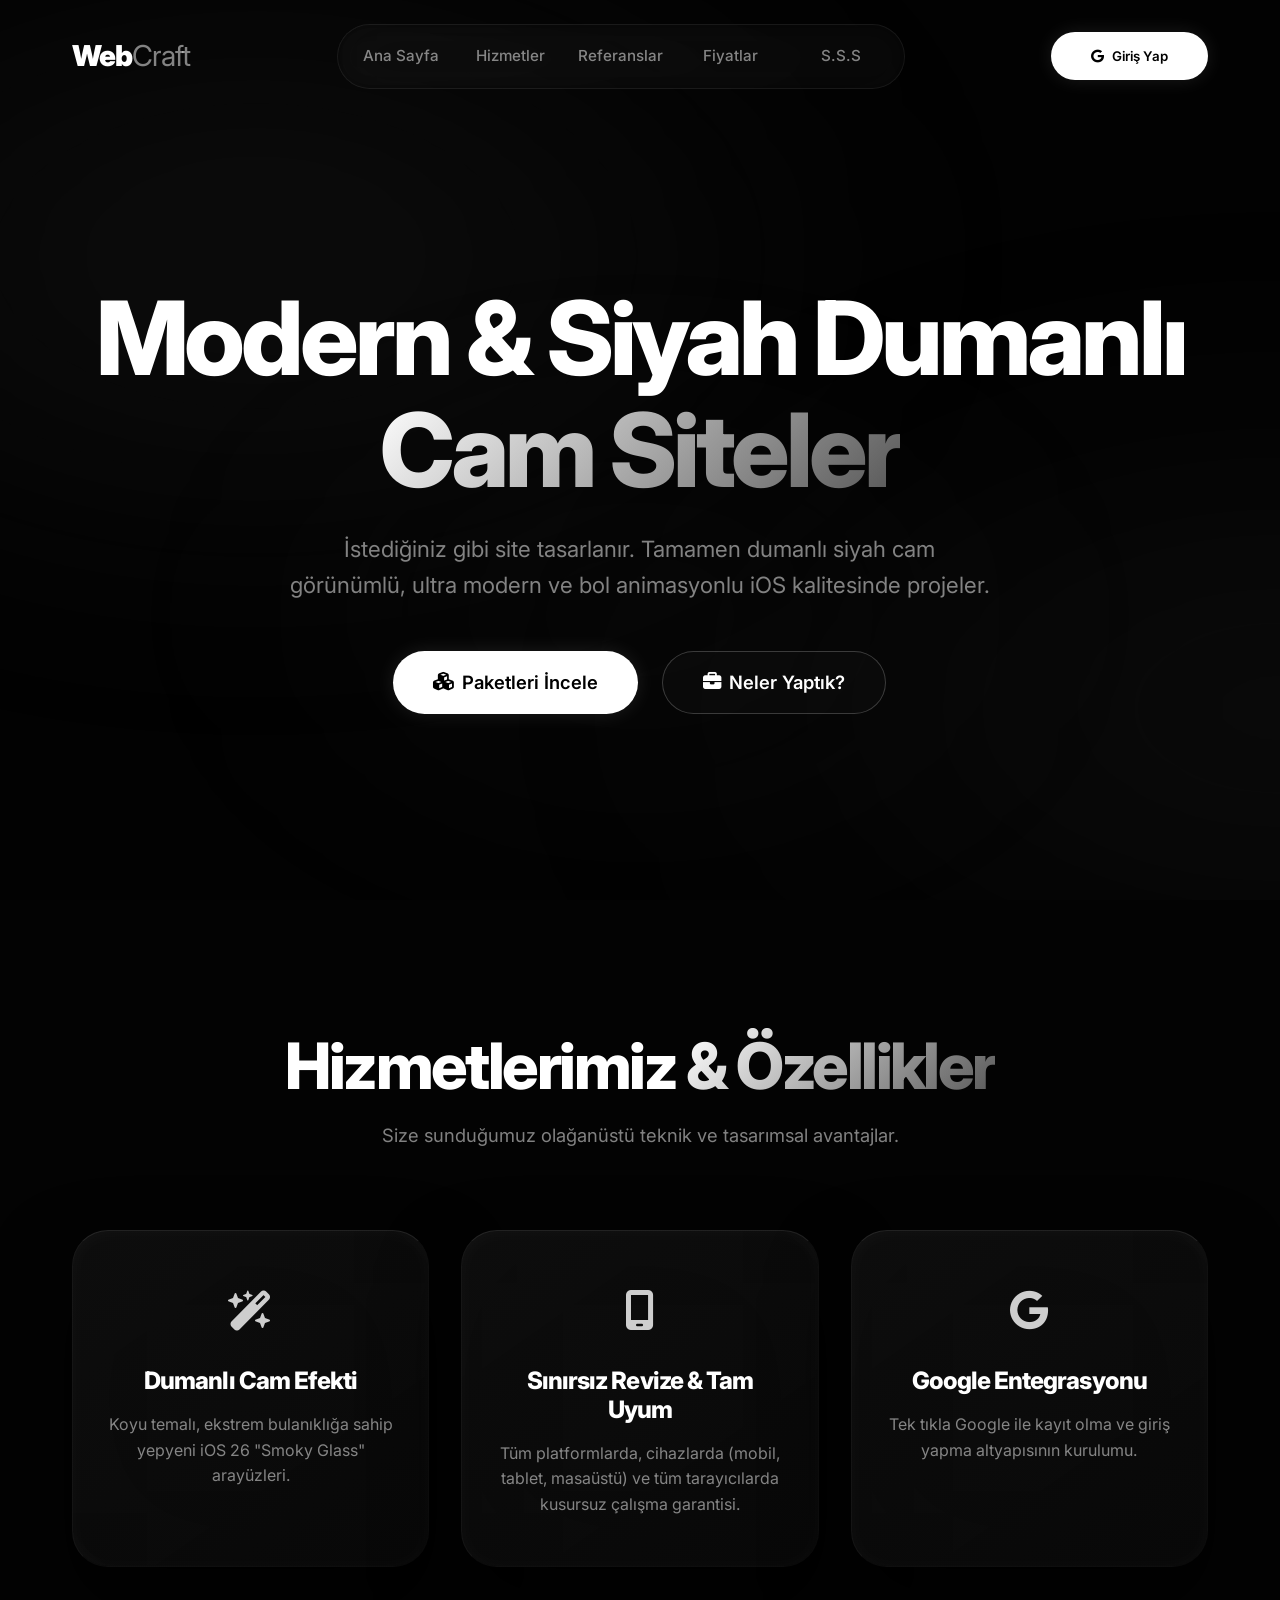
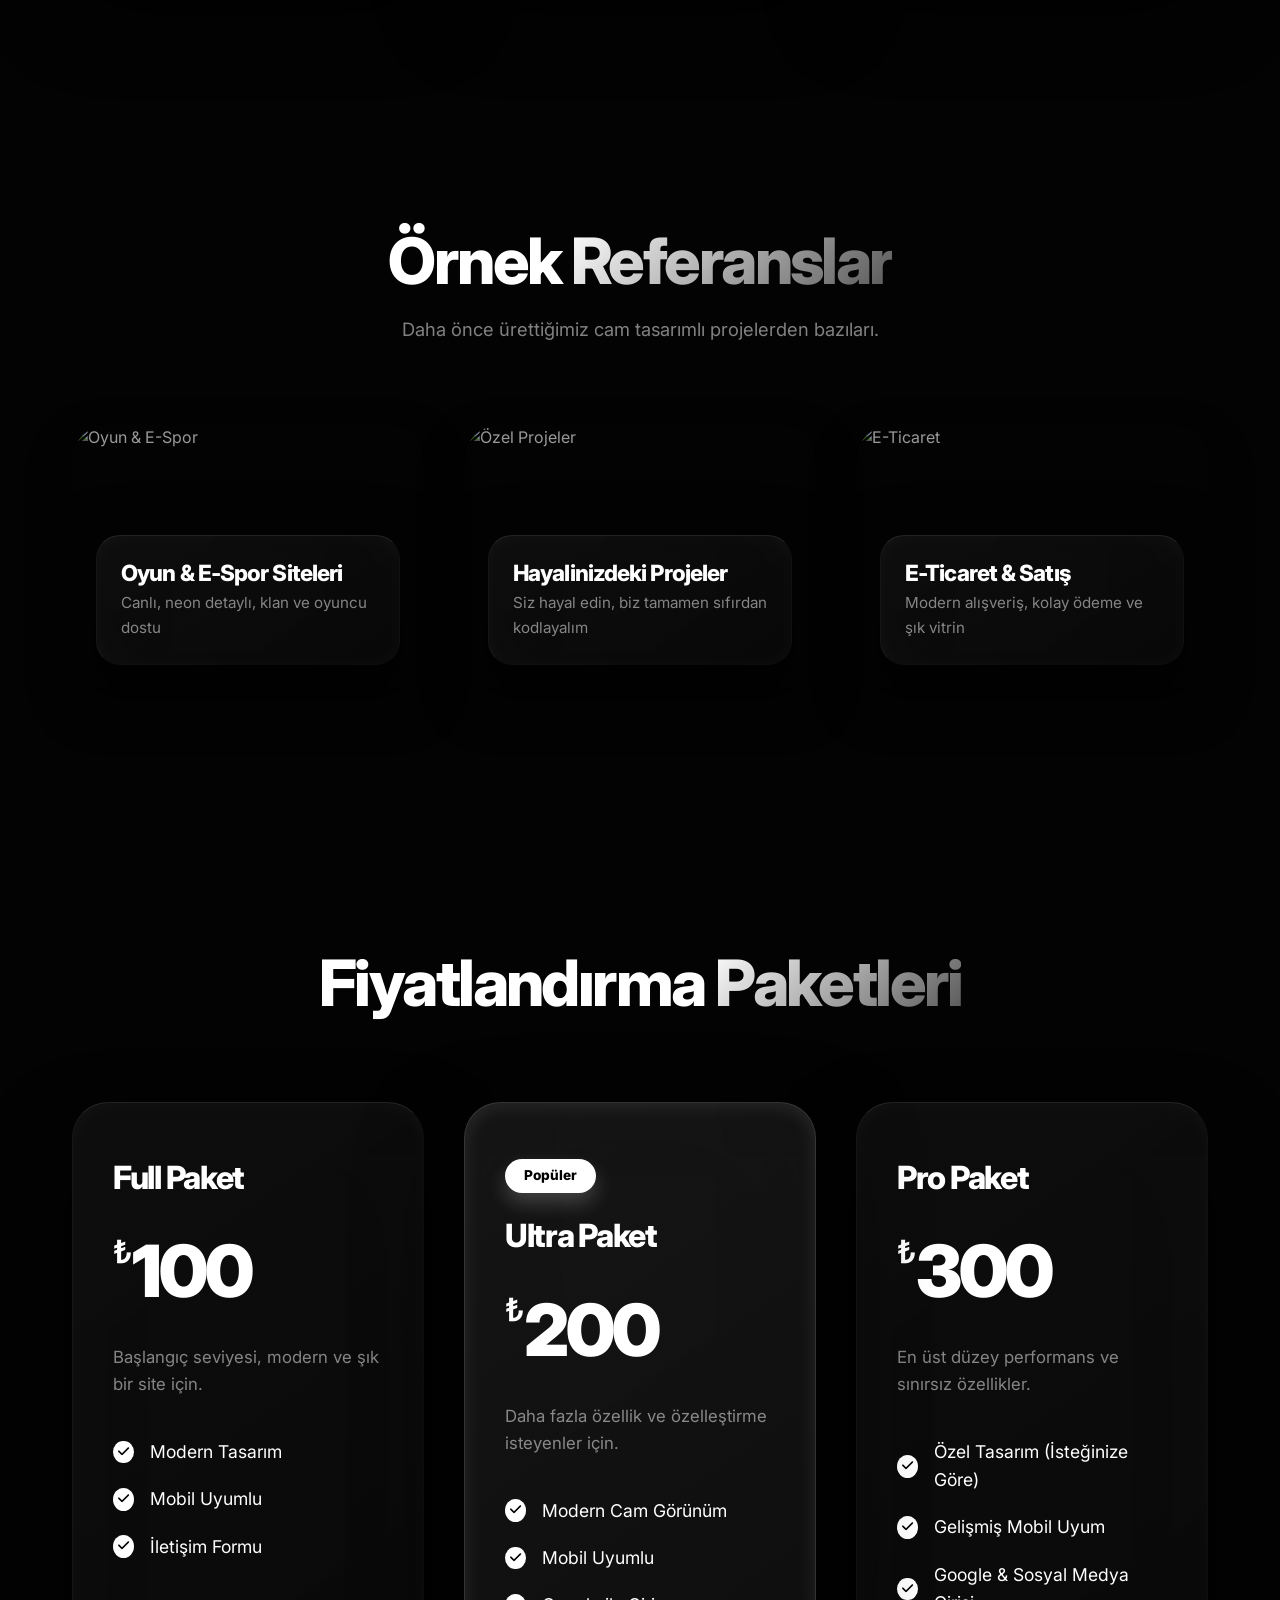
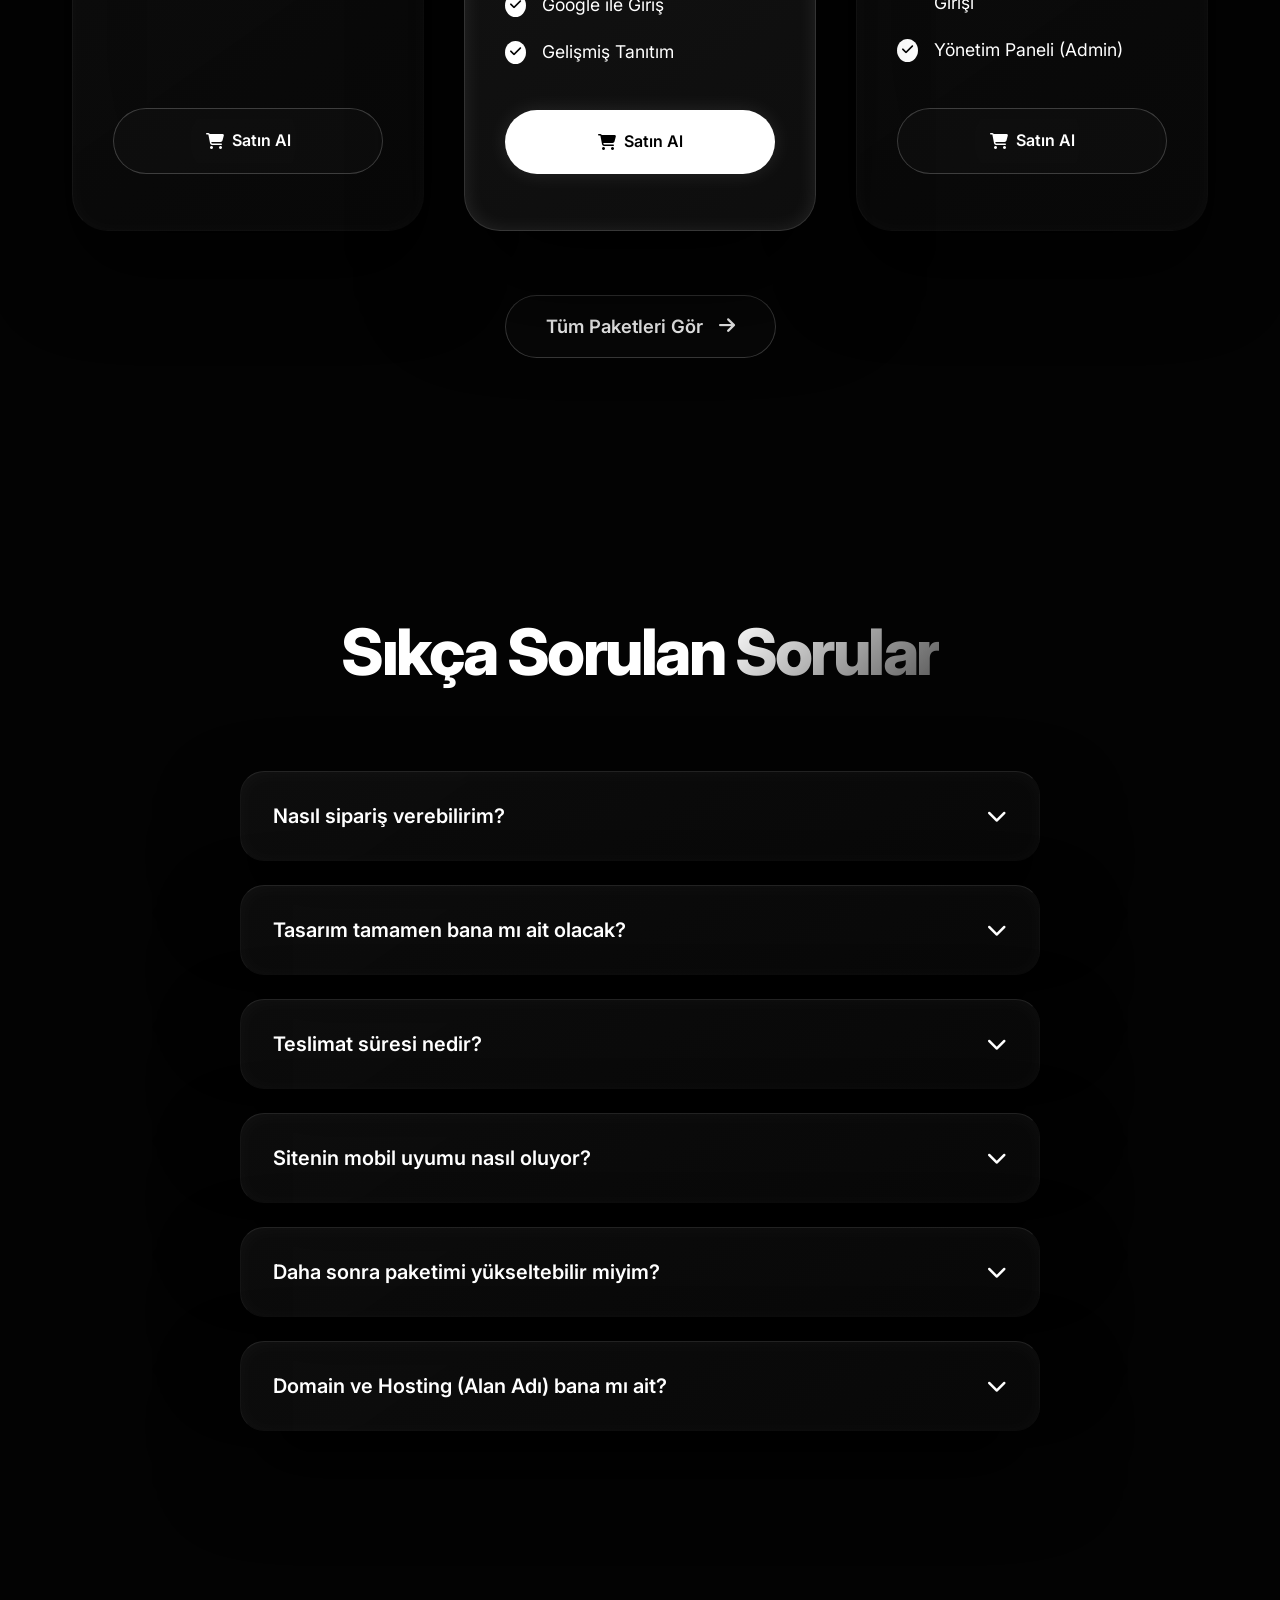
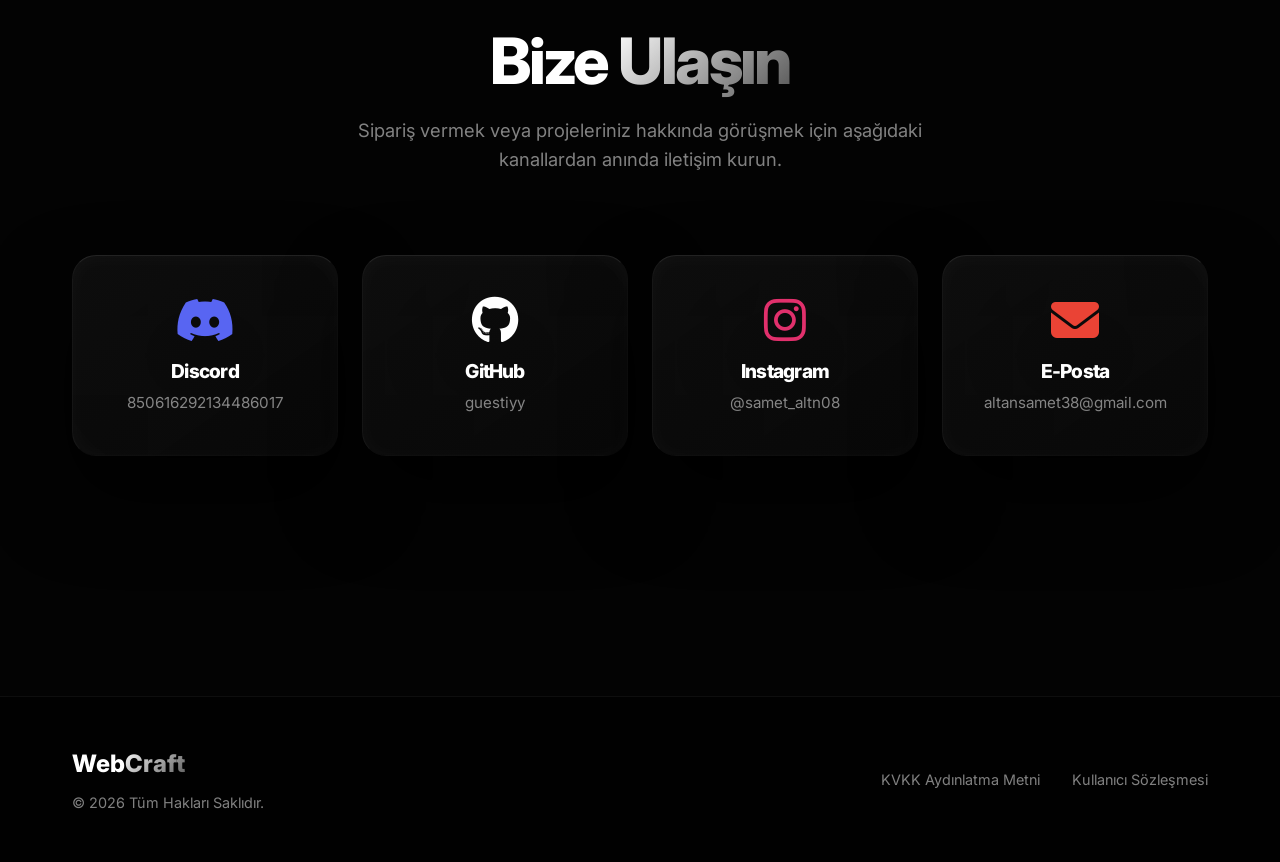
==== index.html @ 9c626dd4 "Add files via upload" ====
<!DOCTYPE html>
<html lang="tr">
  <head>
    <meta charset="UTF-8" />
    <meta name="viewport" content="width=device-width, initial-scale=1.0" />
    <meta name="description" content="Profesyonel web tasarım hizmetleri. Siyah dumanlı cam görünümlü, modern, mobil uyumlu siteler. Full Paket 100₺, Ultra Paket 200₺. Hemen başlayalım!" />
    <title>Web Tasarım Ajansı — İstediğiniz Gibi Siteler</title>

    <link rel="icon" href="/icon/icon.ico" type="image/x-icon" />
    <link rel="shortcut icon" href="/icon/icon.ico" type="image/x-icon" />

    <link rel="preconnect" href="https://fonts.googleapis.com" />
    <link rel="preconnect" href="https://fonts.gstatic.com" crossorigin />
    <link href="https://fonts.googleapis.com/css2?family=Inter:wght@300;400;500;600;700;800;900&display=swap" rel="stylesheet" />

    <link rel="stylesheet" href="https://cdnjs.cloudflare.com/ajax/libs/font-awesome/6.4.0/css/all.min.css" />
    <style>
/* ========== VARIABLES & RESETS ========== */
:root {
  --bg-color: #030303;
  --text-primary: #ffffff;
  --text-secondary: rgba(255, 255, 255, 0.5);
  --glass-border: rgba(255, 255, 255, 0.08);
  --transition: all 0.5s cubic-bezier(0.25, 0.8, 0.25, 1);
  /* Siyah dumanlı cam efekti */
  --ios-blur: blur(80px) saturate(120%);
}

* {
  margin: 0;
  padding: 0;
  box-sizing: border-box;
}

html {
  scroll-behavior: smooth;
}

section {
  scroll-margin-top: 100px;
}

body {
  font-family: 'Inter', -apple-system, BlinkMacSystemFont, sans-serif;
  background-color: var(--bg-color);
  color: var(--text-primary);
  line-height: 1.6;
  overflow-x: hidden;
  -webkit-font-smoothing: antialiased;
}

/* Siyah Dumanlı Ortam Arka Planı (Smoky Ambient Glass) */
.body-bg {
  position: fixed;
  top: 0;
  left: 0;
  width: 100vw;
  height: 100vh;
  z-index: -2;
  background: #020202;
  overflow: hidden;
}

.smoke-orb {
  position: absolute;
  border-radius: 50%;
  filter: blur(120px);
  opacity: 0.7;
  animation: floatSmoke 30s infinite alternate cubic-bezier(0.4, 0, 0.2, 1);
}

.smoke-orb-1 {
  width: 120vw;
  height: 60vw;
  background: radial-gradient(ellipse, rgba(40,40,40,0.5) 0%, transparent 60%);
  top: -10vw;
  left: -40vw;
}

.smoke-orb-2 {
  width: 100vw;
  height: 50vw;
  background: radial-gradient(ellipse, rgba(20,20,20,0.9) 0%, transparent 70%);
  bottom: -10vw;
  right: -50vw;
  animation-delay: -10s;
  animation-duration: 40s;
}

.smoke-orb-3 {
  width: 80vw;
  height: 40vw;
  background: radial-gradient(ellipse, rgba(60,60,60,0.2) 0%, transparent 60%);
  top: 40%;
  left: 10vw;
  animation-delay: -20s;
  animation-duration: 35s;
}

@keyframes floatSmoke {
  0% { transform: translate(0, 0) scale(1) rotate(0deg); opacity: 0.5; }
  25% { transform: translate(10vw, 5vh) scale(1.2) rotate(2deg); opacity: 0.8; }
  50% { transform: translate(20vw, -5vh) scale(1.4) rotate(0deg); opacity: 0.6; }
  75% { transform: translate(5vw, -10vh) scale(1.1) rotate(-2deg); opacity: 0.7; }
  100% { transform: translate(0, 0) scale(1) rotate(0deg); opacity: 0.5; }
}

a {
  text-decoration: none;
  color: inherit;
}

ul {
  list-style: none;
}

/* ========== TYPOGRAPHY ========== */
h1, h2, h3, h4 {
  font-weight: 800;
  line-height: 1.2;
  letter-spacing: -0.04em;
}

.gradient-text {
  background: linear-gradient(135deg, #ffffff 0%, #555555 100%);
  -webkit-background-clip: text;
  -webkit-text-fill-color: transparent;
  display: inline-block;
}

/* ========== UTILITIES & COMPONENTS ========== */
.container {
  max-width: 1200px;
  margin: 0 auto;
  padding: 0 2rem;
}

/* SMOKY GLASSMORPHISM */
.glass-card {
  position: relative;
  background: linear-gradient(145deg, rgba(30, 30, 30, 0.4) 0%, rgba(10, 10, 10, 0.8) 100%);
  backdrop-filter: var(--ios-blur);
  -webkit-backdrop-filter: var(--ios-blur);
  border-top: 1px solid rgba(255, 255, 255, 0.1);
  border-left: 1px solid rgba(255, 255, 255, 0.05);
  border-right: 1px solid rgba(255, 255, 255, 0.02);
  border-bottom: 1px solid rgba(255, 255, 255, 0.01);
  border-radius: 36px;
  box-shadow: 0 40px 80px rgba(0, 0, 0, 0.8), inset 0 2px 20px rgba(255,255,255,0.03);
  transition: var(--transition);
  overflow: hidden;
}

/* Mouse Hover Flashlight effect inside glass */
.glass-card::before {
  content: '';
  position: absolute;
  top: 0; left: 0; width: 100%; height: 100%;
  background: radial-gradient(800px circle at var(--mouse-x, 50%) var(--mouse-y, 50%), rgba(255, 255, 255, 0.06), transparent 40%);
  z-index: 0;
  pointer-events: none;
  opacity: 0;
  transition: opacity 0.5s ease;
}

.glass-card:hover::before {
  opacity: 1;
}

.glass-card > * {
  position: relative;
  z-index: 1;
}

.glass-card:hover {
  background: linear-gradient(145deg, rgba(40, 40, 40, 0.5) 0%, rgba(15, 15, 15, 0.9) 100%);
  border-top: 1px solid rgba(255, 255, 255, 0.2);
  transform: translateY(-8px) scale(1.02);
  box-shadow: 0 50px 100px rgba(0, 0, 0, 0.9), inset 0 2px 20px rgba(255,255,255,0.08);
}

.pricing-card.featured {
  transform: translateY(-15px) scale(1.05);
  border-top: 1px solid rgba(255, 255, 255, 0.4);
  box-shadow: 0 50px 100px rgba(0, 0, 0, 0.9), inset 0 2px 20px rgba(255,255,255,0.1);
  animation: levitateFeatured 4s ease-in-out infinite;
  z-index: 2;
}

@keyframes levitateFeatured {
  0% { transform: translateY(-15px) scale(1.05); box-shadow: 0 50px 100px rgba(0,0,0,0.9), 0 0 30px rgba(255,255,255,0.05); }
  50% { transform: translateY(-30px) scale(1.05); box-shadow: 0 70px 130px rgba(0,0,0,1), 0 0 60px rgba(255,255,255,0.15); }
  100% { transform: translateY(-15px) scale(1.05); box-shadow: 0 50px 100px rgba(0,0,0,0.9), 0 0 30px rgba(255,255,255,0.05); }
}

.pricing-card.featured:hover {
  animation-play-state: paused;
}


.section-header {
  text-align: center;
  margin-bottom: 5rem;
}

.section-title {
  font-size: clamp(2.5rem, 5vw, 4rem);
  margin-bottom: 1rem;
}

.section-subtitle {
  color: var(--text-secondary);
  font-size: 1.15rem;
  max-width: 600px;
  margin: 0 auto;
}

/* ========== BUTTONS ========== */
button, .btn-primary, .btn-outline, .btn-ghost, .btn-discord {
  font-family: 'Inter', sans-serif;
  cursor: pointer;
  transition: var(--transition);
  border-radius: 99px;
  font-weight: 600;
  display: inline-flex;
  align-items: center;
  justify-content: center;
  gap: 0.5rem;
}

.btn-primary {
  background: #ffffff;
  color: #000000;
  border: none;
  padding: 1rem 2.5rem;
  box-shadow: 0 0 20px rgba(255, 255, 255, 0.1);
  animation: pulseGlow 4s infinite alternate ease-in-out;
}

@keyframes pulseGlow {
  0% { box-shadow: 0 0 15px rgba(255, 255, 255, 0.1); }
  100% { box-shadow: 0 0 30px rgba(255, 255, 255, 0.3); }
}

.btn-primary:hover {
  transform: scale(1.05);
  background: #f0f0f0;
}

.btn-outline {
  background: rgba(255, 255, 255, 0.02);
  backdrop-filter: var(--ios-blur);
  -webkit-backdrop-filter: var(--ios-blur);
  color: var(--text-primary);
  border: 1px solid rgba(255, 255, 255, 0.2);
  padding: 1rem 2.5rem;
}

.btn-outline:hover {
  background: rgba(255, 255, 255, 0.08);
  transform: scale(1.05);
}

.btn-ghost {
  background: transparent;
  color: var(--text-secondary);
  border: none;
  padding: 0.8rem 1.5rem;
}

.btn-ghost:hover {
  color: var(--text-primary);
}

.btn-large {
  font-size: 1.15rem;
}

.btn-full {
  width: 100%;
  margin-top: 1.5rem;
  padding: 1.2rem;
}

.btn-discord {
  background: #5865F2;
  color: white;
  border: none;
  padding: 1rem 2.5rem;
}

.btn-discord:hover {
  background: #4752C4;
  transform: scale(1.05);
  box-shadow: 0 10px 25px rgba(88, 101, 242, 0.4);
}

/* ========== NAVBAR ========== */
.navbar {
  position: fixed;
  top: 0;
  left: 0;
  width: 100%;
  padding: 1.5rem 0;
  z-index: 1000;
  transition: var(--transition);
  border-bottom: 1px solid transparent;
}

.navbar.scrolled {
  padding: 1rem 0;
  background: rgba(0, 0, 0, 0.6);
  backdrop-filter: var(--ios-blur);
  -webkit-backdrop-filter: var(--ios-blur);
  border-bottom: 1px solid rgba(255, 255, 255, 0.05);
}

.nav-container {
  max-width: 1200px;
  margin: 0 auto;
  padding: 0 2rem;
  display: flex;
  justify-content: space-between;
  align-items: center;
}

.nav-logo .logo-text {
  font-size: 1.8rem;
  font-weight: 900;
  letter-spacing: -1px;
}

.nav-logo .accent {
  color: var(--text-secondary);
  font-weight: 400;
}

.nav-links {
  display: flex;
  align-items: center;
  justify-content: center;
  background: rgba(255, 255, 255, 0.03);
  padding: 0.5rem;
  border-radius: 99px;
  border: 1px solid rgba(255, 255, 255, 0.06);
  backdrop-filter: blur(30px);
  box-shadow: inset 0 0 10px rgba(0,0,0,0.5);
}

.nav-link {
  color: var(--text-secondary);
  font-weight: 500;
  font-size: 0.95rem;
  padding: 0.7rem 0;
  width: 110px; /* Perfect geometrical symmetry */
  text-align: center;
  border-radius: 99px;
  transition: all 0.4s cubic-bezier(0.25, 0.8, 0.25, 1);
  display: inline-block;
}

.nav-link:hover {
  color: var(--text-primary);
  background: rgba(255, 255, 255, 0.08);
  box-shadow: 0 4px 15px rgba(0,0,0,0.2);
}

.hamburger {
  display: none;
  background: transparent;
  border: none;
  color: white;
  font-size: 1.5rem;
}

/* ========== HERO ========== */
.hero {
  position: relative;
  min-height: 100vh;
  display: flex;
  align-items: center;
  justify-content: center;
  text-align: center;
  padding: 10rem 2rem 4rem;
}

.hero-title {
  font-size: clamp(3.5rem, 8vw, 6.5rem);
  margin-bottom: 1.5rem;
  line-height: 1.1;
  animation: slideUp 1s ease-out forwards;
}

.hero-subtitle {
  font-size: clamp(1.1rem, 2vw, 1.4rem);
  color: var(--text-secondary);
  max-width: 700px;
  margin: 0 auto 3rem;
  animation: slideUp 1s ease-out 0.2s forwards;
  opacity: 0;
}

.hero-cta {
  display: flex;
  gap: 1.5rem;
  justify-content: center;
  animation: slideUp 1s ease-out 0.4s forwards;
  opacity: 0;
}

/* ========== SERVICES (HİZMETLER) ========== */
.services {
  padding: 8rem 0;
}

.services-grid {
  display: grid;
  grid-template-columns: repeat(auto-fit, minmax(280px, 1fr));
  gap: 2rem;
}

.service-card {
  padding: 3rem 2rem;
  text-align: center;
}

.service-icon {
  font-size: 2.5rem;
  margin-bottom: 1.5rem;
  color: #fff;
  opacity: 0.8;
}

.service-title {
  font-size: 1.5rem;
  margin-bottom: 1rem;
}

.service-desc {
  color: var(--text-secondary);
  font-size: 1rem;
}

/* ========== PORTFOLIO (REFERANSLAR) ========== */
.portfolio {
  padding: 8rem 0;
}

.portfolio-grid {
  display: grid;
  grid-template-columns: repeat(auto-fit, minmax(300px, 1fr));
  gap: 2.5rem;
}

.portfolio-item {
  position: relative;
  border-radius: 36px;
  overflow: hidden;
  aspect-ratio: 4/3;
  display: flex;
  align-items: flex-end;
  padding: 1.5rem;
  box-shadow: 0 20px 40px rgba(0,0,0,0.5);
  transition: transform 0.5s cubic-bezier(0.25, 0.8, 0.25, 1);
  cursor: pointer;
}

.portfolio-item:hover {
  transform: translateY(-10px);
}

.portfolio-img {
  position: absolute;
  top: 0;
  left: 0;
  width: 100%;
  height: 100%;
  object-fit: cover;
  z-index: 0;
  transition: transform 0.8s ease;
  filter: brightness(0.6);
}

.portfolio-item:hover .portfolio-img {
  transform: scale(1.1);
  filter: brightness(0.8);
}

.portfolio-glass-panel {
  position: relative;
  width: 100%;
  padding: 1.5rem;
  z-index: 1;
  border-radius: 24px;
  transform: none !important;
}

.portfolio-item:hover .portfolio-glass-panel {
  background: linear-gradient(145deg, rgba(50, 50, 50, 0.5) 0%, rgba(20, 20, 20, 0.95) 100%);
  border-top: 1px solid rgba(255, 255, 255, 0.3);
}

.portfolio-glass-panel h3 {
  font-size: 1.4rem;
  margin-bottom: 0.3rem;
  color: #fff;
}

.portfolio-glass-panel p {
  color: var(--text-secondary);
  font-size: 0.95rem;
}

/* ========== PRICING ========== */
.pricing {
  padding: 8rem 0;
}

.pricing-grid {
  display: grid;
  grid-template-columns: repeat(auto-fit, minmax(320px, 1fr));
  gap: 2.5rem;
}

.pricing-card {
  padding: 3.5rem 2.5rem;
  position: relative;
  display: flex;
  flex-direction: column;
}

.pricing-card.featured {
  transform: scale(1.05);
  border-color: rgba(255, 255, 255, 0.15);
  background: linear-gradient(145deg, rgba(40, 40, 40, 0.5) 0%, rgba(15, 15, 15, 0.9) 100%);
  z-index: 1;
  animation: floatCard 6s infinite alternate ease-in-out;
}

@keyframes floatCard {
  0% { transform: scale(1.05) translateY(0); }
  100% { transform: scale(1.05) translateY(-15px); }
}

.plan-badge {
  display: inline-block;
  align-self: flex-start;
  background: #ffffff;
  color: #000000;
  padding: 0.4rem 1.2rem;
  border-radius: 99px;
  font-size: 0.85rem;
  font-weight: 800;
  box-shadow: 0 10px 20px rgba(255, 255, 255, 0.2);
  margin-bottom: 1.5rem;
}

.plan-name {
  font-size: 2rem;
  margin-bottom: 1rem;
}

.plan-price {
  font-size: 4.5rem;
  font-weight: 900;
  margin-bottom: 1rem;
  display: flex;
  align-items: flex-start;
  letter-spacing: -3px;
}

.plan-price .currency {
  font-size: 2rem;
  margin-top: 0.8rem;
  margin-right: 0.2rem;
  font-weight: 600;
}

.plan-desc {
  color: var(--text-secondary);
  margin-bottom: 2.5rem;
  font-size: 1.05rem;
  min-height: 48px;
}

.plan-features {
  flex-grow: 1;
}

.plan-features li {
  margin-bottom: 1.2rem;
  display: flex;
  align-items: center;
  gap: 1rem;
  font-size: 1.1rem;
}

.plan-features i {
  color: #000;
  background: #fff;
  padding: 5px;
  border-radius: 50%;
  font-size: 0.8rem;
}

/* ========== FAQ (SSS) ========== */
.faq {
  padding: 8rem 0;
}

.faq-list {
  max-width: 800px;
  margin: 0 auto;
  display: flex;
  flex-direction: column;
  gap: 1.5rem;
}

.faq-item {
  padding: 0;
  overflow: hidden;
  border-radius: 24px;
}

.faq-question {
  width: 100%;
  text-align: left;
  background: transparent;
  border: none;
  padding: 2rem;
  font-size: 1.25rem;
  font-weight: 600;
  color: var(--text-primary);
  display: flex;
  justify-content: space-between;
  align-items: center;
  border-radius: 0;
}

.faq-question i {
  transition: transform 0.4s ease;
}

.faq-item.active .faq-question i {
  transform: rotate(180deg);
}

.faq-answer {
  max-height: 0;
  overflow: hidden;
  transition: max-height 0.5s ease;
  padding: 0 2rem;
  color: var(--text-secondary);
  font-size: 1.1rem;
}

.faq-item.active .faq-answer {
  max-height: 300px;
  padding-bottom: 2rem;
}

/* ========== CONTACT ========== */
.contact {
  padding: 4rem 0 10rem;
}

.cta-card {
  padding: 6rem 3rem;
  text-align: center;
}

.cta-title {
  font-size: 3.5rem;
  margin-bottom: 1.5rem;
}

.cta-sub {
  color: var(--text-secondary);
  margin-bottom: 3rem;
  font-size: 1.3rem;
  max-width: 600px;
  margin-left: auto;
  margin-right: auto;
}

/* ========== MODAL ========== */
.modal-overlay {
  position: fixed;
  top: 0;
  left: 0;
  width: 100%;
  height: 100%;
  background: rgba(0, 0, 0, 0.7);
  backdrop-filter: blur(25px);
  display: flex;
  justify-content: center;
  align-items: center;
  z-index: 2000;
  opacity: 0;
  pointer-events: none;
  transition: opacity 0.5s ease;
}

.modal-overlay.active {
  opacity: 1;
  pointer-events: auto;
}

.modal {
  width: 100%;
  max-width: 420px;
  padding: 3rem;
  position: relative;
  transform: translateY(40px) scale(0.95);
  transition: all 0.5s cubic-bezier(0.175, 0.885, 0.32, 1.275);
}

.modal-overlay.active .modal {
  transform: translateY(0) scale(1);
}

.modal-close {
  position: absolute;
  top: 1.5rem;
  right: 1.5rem;
  background: rgba(255,255,255,0.05);
  border: none;
  color: var(--text-secondary);
  width: 36px;
  height: 36px;
  border-radius: 50%;
  display: flex;
  align-items: center;
  justify-content: center;
}

.modal-close:hover {
  background: rgba(255,255,255,0.1);
  color: white;
}

.modal h2 {
  font-size: 2.2rem;
  margin-bottom: 0.5rem;
  text-align: center;
}

.modal-sub {
  text-align: center;
  color: var(--text-secondary);
  margin-bottom: 2.5rem;
}

.btn-google {
  width: 100%;
  background: #ffffff;
  color: #000000;
  border: none;
  padding: 1.2rem;
  border-radius: 20px;
  font-weight: 600;
  font-size: 1.1rem;
  display: flex;
  align-items: center;
  justify-content: center;
  margin-bottom: 1.5rem;
}

.btn-google:hover {
  background: #f0f0f0;
}

.divider {
  display: flex;
  align-items: center;
  text-align: center;
  margin: 1.5rem 0;
  color: var(--text-secondary);
  font-size: 1rem;
}

.divider::before, .divider::after {
  content: '';
  flex: 1;
  border-bottom: 1px solid rgba(255,255,255,0.1);
}

.divider span {
  padding: 0 1rem;
}

.auth-form input {
  width: 100%;
  padding: 1.2rem;
  margin-bottom: 1rem;
  background: rgba(0, 0, 0, 0.5);
  border: 1px solid rgba(255,255,255,0.1);
  border-radius: 16px;
  color: white;
  font-family: 'Inter', sans-serif;
  font-size: 1.05rem;
  outline: none;
  transition: all 0.3s ease;
}

.auth-form input:focus {
  border-color: rgba(255, 255, 255, 0.3);
  background: rgba(0, 0, 0, 0.8);
  box-shadow: 0 0 0 4px rgba(255,255,255,0.05);
}

.switch-auth {
  text-align: center;
  margin-top: 2rem;
  color: var(--text-secondary);
  font-size: 1rem;
}

.switch-auth button {
  background: transparent;
  border: none;
  color: white;
  padding: 0;
  font-weight: 600;
  font-size: 1rem;
  text-decoration: underline;
  text-underline-offset: 4px;
}

.hidden {
  display: none;
}

/* ========== ANIMATIONS ========== */
@keyframes float {
  0% { transform: translate(0, 0); }
  100% { transform: translate(40px, 60px); }
}

@keyframes slideUp {
  from { transform: translateY(40px); opacity: 0; }
  to { transform: translateY(0); opacity: 1; }
}

/* Reveal classes for JS */
.reveal {
  opacity: 0;
  transform: translateY(60px);
  transition: all 1.2s cubic-bezier(0.165, 0.84, 0.44, 1);
}

.reveal.active {
  opacity: 1;
  transform: translateY(0);
}

/* ========== RESPONSIVE ========== */
@media (max-width: 900px) {
  .pricing-card.featured {
    transform: scale(1);
  }
}

@media (max-width: 768px) {
  .nav-links, .nav-actions {
    display: none;
  }
  
  .hamburger {
    display: block;
  }
  
  .hero-cta {
    flex-direction: column;
  }
  
  .cta-card {
    padding: 3rem 1.5rem;
  }
}
    </style>
  </head>
  <body>
    <!-- Smoky Black Glass Background -->
    <div class="body-bg">
      <div class="smoke-orb smoke-orb-1"></div>
      <div class="smoke-orb smoke-orb-2"></div>
      <div class="smoke-orb smoke-orb-3"></div>
    </div>

    <!-- ========== NAVBAR ========== -->
    <nav class="navbar" id="navbar">
      <div class="nav-container">
        <a href="#" class="nav-logo">
          <span class="logo-text">Web<span class="accent">Craft</span></span>
        </a>
        <ul class="nav-links" id="navLinks">
          <li><a href="#home" class="nav-link">Ana Sayfa</a></li>
          <li><a href="#services" class="nav-link">Hizmetler</a></li>
          <li><a href="#portfolio" class="nav-link">Referanslar</a></li>
          <li><a href="#pricing" class="nav-link">Fiyatlar</a></li>
          <li><a href="#faq" class="nav-link">S.S.S</a></li>
        </ul>
        <div class="nav-actions">
          <button class="btn-primary" onclick="openModal()"><i class="fa-brands fa-google"></i> Giriş Yap</button>
        </div>
        <button class="hamburger" id="hamburger" onclick="toggleNav()">
          <i class="fa-solid fa-bars"></i>
        </button>
      </div>
    </nav>

    <!-- ========== HERO ========== -->
    <section class="hero" id="home">
      <div class="hero-content">
        <h1 class="hero-title">
          Modern & Siyah Dumanlı<br />
          <span class="gradient-text">Cam Siteler</span>
        </h1>
        <p class="hero-subtitle">
          İstediğiniz gibi site tasarlanır. Tamamen dumanlı siyah cam görünümlü, 
          ultra modern ve bol animasyonlu iOS kalitesinde projeler.
        </p>
        <div class="hero-cta">
          <a href="pricing.html" class="btn-primary btn-large">
            <i class="fa-solid fa-cubes"></i> Paketleri İncele
          </a>
          <a href="#portfolio" class="btn-outline btn-large">
            <i class="fa-solid fa-briefcase"></i> Neler Yaptık?
          </a>
        </div>
      </div>
    </section>

    <!-- ========== SERVICES ========== -->
    <section class="services" id="services">
      <div class="container">
        <div class="section-header reveal">
          <h2 class="section-title">Hizmetlerimiz <span class="gradient-text">& Özellikler</span></h2>
          <p class="section-subtitle">Size sunduğumuz olağanüstü teknik ve tasarımsal avantajlar.</p>
        </div>
        <div class="services-grid">
          <div class="service-card glass-card reveal">
            <div class="service-icon"><i class="fa-solid fa-wand-magic-sparkles"></i></div>
            <h3 class="service-title">Dumanlı Cam Efekti</h3>
            <p class="service-desc">Koyu temalı, ekstrem bulanıklığa sahip yepyeni iOS 26 "Smoky Glass" arayüzleri.</p>
          </div>
          <div class="service-card glass-card reveal">
            <div class="service-icon"><i class="fa-solid fa-mobile-screen"></i></div>
            <h3 class="service-title">Sınırsız Revize & Tam Uyum</h3>
            <p class="service-desc">Tüm platformlarda, cihazlarda (mobil, tablet, masaüstü) ve tüm tarayıcılarda kusursuz çalışma garantisi.</p>
          </div>
          <div class="service-card glass-card reveal">
            <div class="service-icon"><i class="fa-brands fa-google"></i></div>
            <h3 class="service-title">Google Entegrasyonu</h3>
            <p class="service-desc">Tek tıkla Google ile kayıt olma ve giriş yapma altyapısının kurulumu.</p>
          </div>
        </div>
      </div>
    </section>

    <!-- ========== PORTFOLIO ========== -->
    <section class="portfolio" id="portfolio">
      <div class="container">
        <div class="section-header reveal">
          <h2 class="section-title">Örnek <span class="gradient-text">Referanslar</span></h2>
          <p class="section-subtitle">Daha önce ürettiğimiz cam tasarımlı projelerden bazıları.</p>
        </div>
        <div class="portfolio-grid">
          <div class="portfolio-item reveal">
            <img src="https://images.unsplash.com/photo-1542751371-adc38448a05e?auto=format&fit=crop&w=800&q=80" alt="Oyun & E-Spor" class="portfolio-img">
            <div class="portfolio-glass-panel glass-card">
              <h3>Oyun & E-Spor Siteleri</h3>
              <p>Canlı, neon detaylı, klan ve oyuncu dostu</p>
            </div>
          </div>
          <div class="portfolio-item reveal">
            <img src="https://images.unsplash.com/photo-1618005182384-a83a8bd57fbe?auto=format&fit=crop&w=800&q=80" alt="Özel Projeler" class="portfolio-img">
            <div class="portfolio-glass-panel glass-card">
              <h3>Hayalinizdeki Projeler</h3>
              <p>Siz hayal edin, biz tamamen sıfırdan kodlayalım</p>
            </div>
          </div>
          <div class="portfolio-item reveal">
            <img src="https://images.unsplash.com/photo-1556742049-0cfed4f6a45d?auto=format&fit=crop&w=800&q=80" alt="E-Ticaret" class="portfolio-img">
            <div class="portfolio-glass-panel glass-card">
              <h3>E-Ticaret & Satış</h3>
              <p>Modern alışveriş, kolay ödeme ve şık vitrin</p>
            </div>
          </div>
        </div>
      </div>
    </section>

    <!-- ========== PRICING ========== -->
    <section class="pricing" id="pricing">
      <div class="container">
        <div class="section-header reveal">
          <h2 class="section-title">Fiyatlandırma <span class="gradient-text">Paketleri</span></h2>
        </div>
        <div class="pricing-grid">

          <!-- Full Paket -->
          <div class="pricing-card glass-card reveal">
            <h3 class="plan-name">Full Paket</h3>
            <div class="plan-price">
              <span class="currency">₺</span>
              <span class="amount">100</span>
            </div>
            <p class="plan-desc">Başlangıç seviyesi, modern ve şık bir site için.</p>
            <ul class="plan-features">
              <li><i class="fa-solid fa-check"></i> Modern Tasarım</li>
              <li><i class="fa-solid fa-check"></i> Mobil Uyumlu</li>
              <li><i class="fa-solid fa-check"></i> İletişim Formu</li>
            </ul>
            <a href="#contact" class="btn-outline btn-full"><i class="fa-solid fa-cart-shopping"></i> Satın Al</a>
          </div>

          <!-- Ultra Paket -->
          <div class="pricing-card glass-card featured reveal">
            <div class="plan-badge">Popüler</div>
            <h3 class="plan-name">Ultra Paket</h3>
            <div class="plan-price">
              <span class="currency">₺</span>
              <span class="amount">200</span>
            </div>
            <p class="plan-desc">Daha fazla özellik ve özelleştirme isteyenler için.</p>
            <ul class="plan-features">
              <li><i class="fa-solid fa-check"></i> Modern Cam Görünüm</li>
              <li><i class="fa-solid fa-check"></i> Mobil Uyumlu</li>
              <li><i class="fa-solid fa-check"></i> Google ile Giriş</li>
              <li><i class="fa-solid fa-check"></i> Gelişmiş Tanıtım</li>
            </ul>
            <a href="#contact" class="btn-primary btn-full"><i class="fa-solid fa-cart-shopping"></i> Satın Al</a>
          </div>

          <!-- Pro Paket -->
          <div class="pricing-card glass-card reveal">
            <h3 class="plan-name">Pro Paket</h3>
            <div class="plan-price">
              <span class="currency">₺</span>
              <span class="amount">300</span>
            </div>
            <p class="plan-desc">En üst düzey performans ve sınırsız özellikler.</p>
            <ul class="plan-features">
              <li><i class="fa-solid fa-check"></i> Özel Tasarım (İsteğinize Göre)</li>
              <li><i class="fa-solid fa-check"></i> Gelişmiş Mobil Uyum</li>
              <li><i class="fa-solid fa-check"></i> Google & Sosyal Medya Girişi</li>
              <li><i class="fa-solid fa-check"></i> Yönetim Paneli (Admin)</li>
            </ul>
            <a href="#contact" class="btn-outline btn-full"><i class="fa-solid fa-cart-shopping"></i> Satın Al</a>
          </div>

        </div>
        
        <div style="text-align: center; margin-top: 4rem;" class="reveal">
          <a href="pricing.html" class="btn-outline btn-large">Tüm Paketleri Gör <i class="fa-solid fa-arrow-right" style="margin-left: 8px;"></i></a>
        </div>
      </div>
    </section>

    <!-- ========== FAQ (SSS) ========== -->
    <section class="faq" id="faq">
      <div class="container">
        <div class="section-header reveal">
          <h2 class="section-title">Sıkça Sorulan <span class="gradient-text">Sorular</span></h2>
        </div>
        <div class="faq-list reveal">
          <div class="faq-item glass-card">
            <button class="faq-question">
              Nasıl sipariş verebilirim? <i class="fa-solid fa-chevron-down"></i>
            </button>
            <div class="faq-answer">
              <p>İletişim bölümünden veya Discord (850616292134486017) üzerinden mesaj atarak projenizi anlatabilir ve siparişinizi oluşturabilirsiniz.</p>
            </div>
          </div>
          <div class="faq-item glass-card">
            <button class="faq-question">
              Tasarım tamamen bana mı ait olacak? <i class="fa-solid fa-chevron-down"></i>
            </button>
            <div class="faq-answer">
              <p>Evet! Tüm paketlerde isteklerinize özel modern ve şık bir görünüm tasarlanır. Kodları ve tasarımı dilediğiniz gibi kullanabilirsiniz.</p>
            </div>
          </div>
          <div class="faq-item glass-card">
            <button class="faq-question">
              Teslimat süresi nedir? <i class="fa-solid fa-chevron-down"></i>
            </button>
            <div class="faq-answer">
              <p>Projenin büyüklüğüne göre değişmekle birlikte genelde Full Paket 1-2 gün, Pro Paket ise 3-5 gün içerisinde teslim edilir.</p>
            </div>
          </div>
          <div class="faq-item glass-card">
            <button class="faq-question">
              Sitenin mobil uyumu nasıl oluyor? <i class="fa-solid fa-chevron-down"></i>
            </button>
            <div class="faq-answer">
              <p>Yaptığımız tüm tasarımlar %100 Responsive'dir. Telefon, tablet ve masaüstü bilgisayarlarda ekran boyutuna göre otomatik şekil alır ve bozulma yaşanmaz.</p>
            </div>
          </div>
          <div class="faq-item glass-card">
            <button class="faq-question">
              Daha sonra paketimi yükseltebilir miyim? <i class="fa-solid fa-chevron-down"></i>
            </button>
            <div class="faq-answer">
              <p>Kesinlikle. Projeniz büyüdükçe ek modüller (Google Girişi, Yönetim Paneli vb.) talep edebilir ve sadece aradaki farkı ödeyerek sisteminizi geliştirebilirsiniz.</p>
            </div>
          </div>
          <div class="faq-item glass-card">
            <button class="faq-question">
              Domain ve Hosting (Alan Adı) bana mı ait? <i class="fa-solid fa-chevron-down"></i>
            </button>
            <div class="faq-answer">
              <p>Evet, sistem sizin kendi sunucularınıza (hosting) kurulur ve tüm dosyalar sizin kontrolünüzdedir. Eğer sunucunuz yoksa kurulum aşamasında ücretsiz destek sağlıyoruz.</p>
            </div>
          </div>
        </div>
      </div>
    </section>

    <!-- ========== CONTACT ========== -->
    <section class="contact" id="contact">
      <div class="container">
        <div class="section-header reveal">
          <h2 class="section-title">Bize <span class="gradient-text">Ulaşın</span></h2>
          <p class="section-subtitle">Sipariş vermek veya projeleriniz hakkında görüşmek için aşağıdaki kanallardan anında iletişim kurun.</p>
        </div>
        
        <div style="display: grid; grid-template-columns: repeat(auto-fit, minmax(250px, 1fr)); gap: 1.5rem;" class="reveal">
          <a href="https://discordapp.com/users/850616292134486017" target="_blank" class="glass-card" style="padding: 2.5rem 1.5rem; text-align: center; border-radius: 24px; transition: transform 0.4s ease;">
            <i class="fa-brands fa-discord" style="font-size: 3rem; color: #5865F2; margin-bottom: 1rem;"></i>
            <h3 style="font-size: 1.2rem; margin-bottom: 0.5rem;">Discord</h3>
            <p style="color: var(--text-secondary); font-size: 0.95rem;">850616292134486017</p>
          </a>
          
          <a href="https://github.com/guestiyy" target="_blank" class="glass-card" style="padding: 2.5rem 1.5rem; text-align: center; border-radius: 24px; transition: transform 0.4s ease;">
            <i class="fa-brands fa-github" style="font-size: 3rem; color: #ffffff; margin-bottom: 1rem;"></i>
            <h3 style="font-size: 1.2rem; margin-bottom: 0.5rem;">GitHub</h3>
            <p style="color: var(--text-secondary); font-size: 0.95rem;">guestiyy</p>
          </a>
          
          <a href="https://instagram.com/samet_altn08" target="_blank" class="glass-card" style="padding: 2.5rem 1.5rem; text-align: center; border-radius: 24px; transition: transform 0.4s ease;">
            <i class="fa-brands fa-instagram" style="font-size: 3rem; color: #E1306C; margin-bottom: 1rem;"></i>
            <h3 style="font-size: 1.2rem; margin-bottom: 0.5rem;">Instagram</h3>
            <p style="color: var(--text-secondary); font-size: 0.95rem;">@samet_altn08</p>
          </a>
          
          <a href="mailto:altansamet38@gmail.com" class="glass-card" style="padding: 2.5rem 1.5rem; text-align: center; border-radius: 24px; transition: transform 0.4s ease;">
            <i class="fa-solid fa-envelope" style="font-size: 3rem; color: #EA4335; margin-bottom: 1rem;"></i>
            <h3 style="font-size: 1.2rem; margin-bottom: 0.5rem;">E-Posta</h3>
            <p style="color: var(--text-secondary); font-size: 0.95rem;">altansamet38@gmail.com</p>
          </a>
        </div>
      </div>
    </section>

    <!-- ========== FOOTER ========== -->
    <footer class="footer" style="border-top: 1px solid rgba(255,255,255,0.05); padding: 3rem 0; margin-top: 5rem; background: rgba(0,0,0,0.5); backdrop-filter: blur(20px);">
      <div class="container" style="display: flex; justify-content: space-between; align-items: center; flex-wrap: wrap; gap: 1rem;">
        <div class="footer-logo">
          <span class="logo-text" style="font-size: 1.5rem; font-weight: 800;">Web<span class="gradient-text">Craft</span></span>
          <p style="color: var(--text-secondary); font-size: 0.9rem; margin-top: 0.5rem;">© 2026 Tüm Hakları Saklıdır.</p>
        </div>
        <div class="footer-links" style="display: flex; gap: 2rem;">
          <a href="#" onclick="openLegalModal('kvkk'); return false;" style="color: var(--text-secondary); text-decoration: none; font-size: 0.9rem; transition: color 0.3s;" onmouseover="this.style.color='#fff'" onmouseout="this.style.color='var(--text-secondary)'">KVKK Aydınlatma Metni</a>
          <a href="#" onclick="openLegalModal('terms'); return false;" style="color: var(--text-secondary); text-decoration: none; font-size: 0.9rem; transition: color 0.3s;" onmouseover="this.style.color='#fff'" onmouseout="this.style.color='var(--text-secondary)'">Kullanıcı Sözleşmesi</a>
        </div>
      </div>
    </footer>

    <!-- ========== AUTH MODAL ========== -->
    <div class="modal-overlay" id="authModal" onclick="closeModalOutside(event)">
      <div class="modal glass-card" id="modalBox">
        <button class="modal-close" onclick="closeModal()"><i class="fa-solid fa-xmark"></i></button>

        <!-- Google Login Tab -->
        <div class="modal-tab" id="loginTab">
          <h2>Google İle Başla</h2>
          <p class="modal-sub">Güvenli, hızlı ve şifresiz giriş.</p>
          
          <button class="btn-google" style="padding: 1.5rem; font-size: 1.2rem; margin-top: 1rem; cursor: pointer; color: white; background: rgba(255,255,255,0.05); border: 1px solid rgba(255,255,255,0.1);">
            <i class="fa-brands fa-google" style="color: #ffffff; margin-right: 12px; font-size: 1.5rem;"></i>
            Google ile Devam Et
          </button>
          
          <p class="switch-auth" style="margin-top: 2rem; font-size: 0.9rem;">
            Kayıt olarak <a href="#" onclick="openLegalModal('terms'); return false;" style="color: white; text-decoration: underline;">Kullanıcı Sözleşmesi</a>'ni kabul etmiş sayılırsınız.
          </p>
        </div>
      </div>
    </div>

    <!-- ========== LEGAL MODALS ========== -->
    <div class="modal-overlay" id="legalModal" onclick="closeLegalModalOutside(event)" style="z-index: 2000;">
      <div class="modal glass-card" id="legalModalBox" style="max-width: 600px; max-height: 80vh; overflow-y: auto; text-align: left;">
        <button class="modal-close" onclick="closeLegalModal()"><i class="fa-solid fa-xmark"></i></button>
        <div id="legalContent"></div>
      </div>
    </div>

    <!-- INLINE JAVASCRIPT TO PREVENT CACHE ERRORS -->
    <script>
      // Navbar scroll effect
      window.addEventListener('scroll', () => {
        const navbar = document.getElementById('navbar');
        if (window.scrollY > 50) {
          navbar.classList.add('scrolled');
        } else {
          navbar.classList.remove('scrolled');
        }
      });

      // Mobile menu toggle
      function toggleNav() {
        const navLinks = document.getElementById('navLinks');
        if (navLinks.style.display === 'flex' && navLinks.style.position === 'absolute') {
          navLinks.style.display = 'none';
        } else {
          navLinks.style.display = 'flex';
          navLinks.style.flexDirection = 'column';
          navLinks.style.position = 'absolute';
          navLinks.style.top = '100%';
          navLinks.style.left = '5%';
          navLinks.style.width = '90%';
          navLinks.style.background = 'rgba(10, 10, 10, 0.95)';
          navLinks.style.backdropFilter = 'blur(30px)';
          navLinks.style.padding = '2rem';
          navLinks.style.borderRadius = '24px';
          navLinks.style.border = '1px solid rgba(255,255,255,0.1)';
        }
      }

      // Modal handling
      function openModal() {
        const modal = document.getElementById('authModal');
        modal.classList.add('active');
        document.body.style.overflow = 'hidden';
      }

      function closeModal() {
        const modal = document.getElementById('authModal');
        modal.classList.remove('active');
        document.body.style.overflow = 'auto';
      }

      function closeModalOutside(event) {
        if (event.target.id === 'authModal') {
          closeModal();
        }
      }

      // Legal Modals
      const kvkkText = `<h2>KVKK Aydınlatma Metni</h2>
        <p style="color: var(--text-secondary); margin-top: 1rem; font-size: 0.95rem; line-height: 1.6;">
        <strong>1. Veri Sorumlusu</strong><br>
        Kişisel verileriniz, veri sorumlusu sıfatıyla WebCraft tarafından 6698 sayılı Kişisel Verilerin Korunması Kanunu ("KVKK") kapsamında işlenmektedir.<br><br>
        <strong>2. İşlenen Kişisel Verileriniz ve İşlenme Amacı</strong><br>
        Sistemimize kayıt olurken veya giriş yaparken sağladığınız ad, soyad ve e-posta bilgileriniz; size hizmet sunabilmek, iletişim kurabilmek ve siparişlerinizi yönetmek amacıyla işlenmektedir.<br><br>
        <strong>3. Kişisel Verilerin Aktarılması</strong><br>
        Verileriniz yasal zorunluluklar haricinde hiçbir üçüncü taraf kişi veya kurumla kesinlikle paylaşılmamaktadır.<br><br>
        <strong>4. Haklarınız</strong><br>
        KVKK madde 11 uyarınca, kişisel verilerinizin işlenip işlenmediğini öğrenme, silinmesini veya güncellenmesini talep etme hakkına sahipsiniz. Bize altansamet38@gmail.com adresinden ulaşabilirsiniz.
        </p>`;

      const termsText = `<h2>Kullanıcı Sözleşmesi</h2>
        <p style="color: var(--text-secondary); margin-top: 1rem; font-size: 0.95rem; line-height: 1.6;">
        <strong>1. Taraflar</strong><br>
        Bu sözleşme, WebCraft platformunu ("Site") kullanan tüm kullanıcılar ("Kullanıcı") ile WebCraft yönetimi arasında yapılmıştır.<br><br>
        <strong>2. Hizmet Şartları</strong><br>
        Sitede sunulan web tasarım ve geliştirme hizmetleri, taraflarca mutabık kalınan proje detaylarına göre teslim edilir. Revizyon hakları, her zaman en yüksek müşteri memnuniyetini hedefleyecek şekilde Sınırsız Revize garantisi altındadır.<br><br>
        <strong>3. Sorumluluklar</strong><br>
        Kullanıcı, Google hesabı ile giriş yaparken doğru bilgiler kullanmakla yükümlüdür. Sisteme bağlı cüzdan veya ödeme altyapılarının güvenliği tamamen modern kriptoloji algoritmalarıyla korunmaktadır.<br><br>
        <strong>4. Fikri Mülkiyet</strong><br>
        Teslim edilen projelerin kullanım hakları tamamen kullanıcıya geçer. WebCraft, üretilen tasarımları Referans amaçlı anonim olarak kendi portfolyosunda sergileme hakkını saklı tutar.
        </p>`;

      function openLegalModal(type) {
        const modal = document.getElementById('legalModal');
        const content = document.getElementById('legalContent');
        if(type === 'kvkk') content.innerHTML = kvkkText;
        if(type === 'terms') content.innerHTML = termsText;
        modal.classList.add('active');
        document.body.style.overflow = 'hidden';
      }

      function closeLegalModal() {
        document.getElementById('legalModal').classList.remove('active');
        document.body.style.overflow = 'auto';
      }

      function closeLegalModalOutside(event) {
        if (event.target.id === 'legalModal') closeLegalModal();
      }

      // FAQ Accordion
      const faqQuestions = document.querySelectorAll('.faq-question');
      faqQuestions.forEach(question => {
        question.addEventListener('click', () => {
          const item = question.parentElement;
          const isActive = item.classList.contains('active');
          
          // Close all FAQs
          document.querySelectorAll('.faq-item').forEach(faq => {
            faq.classList.remove('active');
          });
          
          // Open clicked FAQ if it wasn't active
          if (!isActive) {
            item.classList.add('active');
          }
        });
      });

      // Smooth scrolling for anchor links
      document.querySelectorAll('a[href^="#"]').forEach(anchor => {
        anchor.addEventListener('click', function (e) {
          e.preventDefault();
          const targetId = this.getAttribute('href');
          if (targetId === '#') return;
          
          const targetElement = document.querySelector(targetId);
          if (targetElement) {
            targetElement.scrollIntoView({
              behavior: 'smooth'
            });
            // Close mobile menu if open
            const navLinks = document.getElementById('navLinks');
            if (window.innerWidth <= 768) {
              navLinks.style.display = 'none';
            }
          }
        });
      });

      // Scroll Reveal Animations with Kademeli (Stagger) Geliş
      function reveal() {
        var reveals = document.querySelectorAll(".reveal");

        for (var i = 0; i < reveals.length; i++) {
          var windowHeight = window.innerHeight;
          var elementTop = reveals[i].getBoundingClientRect().top;
          var elementVisible = 50;

          if (elementTop < windowHeight - elementVisible) {
            // Stagger effect based on index
            reveals[i].style.transitionDelay = (i % 3) * 0.15 + "s";
            reveals[i].classList.add("active");
          }
        }
      }

      // 3D Tilt Mechanic for Glass Cards
      const glassCards = document.querySelectorAll('.glass-card');
      glassCards.forEach(card => {
        card.addEventListener('mousemove', e => {
          const rect = card.getBoundingClientRect();
          const x = e.clientX - rect.left;
          const y = e.clientY - rect.top;
          const centerX = rect.width / 2;
          const centerY = rect.height / 2;
          
          // Max tilt angle is 10 degrees
          const rotateX = ((y - centerY) / centerY) * -10;
          const rotateY = ((x - centerX) / centerX) * 10;
          
          card.style.transform = `perspective(1000px) rotateX(${rotateX}deg) rotateY(${rotateY}deg) scale(1.02)`;
          
          // Flashlight gradient coordinates calculation
          card.style.setProperty('--mouse-x', `${x}px`);
          card.style.setProperty('--mouse-y', `${y}px`);
        });
        
        card.addEventListener('mouseleave', () => {
          card.style.transform = `perspective(1000px) rotateX(0deg) rotateY(0deg) scale(1)`;
          card.style.transition = 'all 0.5s cubic-bezier(0.25, 0.8, 0.25, 1)';
        });
        
        card.addEventListener('mouseenter', () => {
          card.style.transition = 'none'; // Smooth tracking without delay
        });
      });

      window.addEventListener("scroll", reveal);
      setTimeout(reveal, 100); // trigger on load after short delay
    </script>
    <script defer src="https://static.cloudflareinsights.com/beacon.min.js/v833ccba57c9e4d2798f2e76cebdd09a11778172276447" integrity="sha512-57MDmcccJXYtNnH+ZiBwzC4jb2rvgVCEokYN+L/nLlmO8rfYT/gIpW2A569iJ/3b+0UEasghjuZH/ma3wIs/EQ==" data-cf-beacon='{"version":"2024.11.0","token":"b78e322b364240999d32af1e5b43e200","r":1,"server_timing":{"name":{"cfCacheStatus":true,"cfEdge":true,"cfExtPri":true,"cfL4":true,"cfOrigin":true,"cfSpeedBrain":true},"location_startswith":null}}' crossorigin="anonymous"></script>
  </body>
</html>
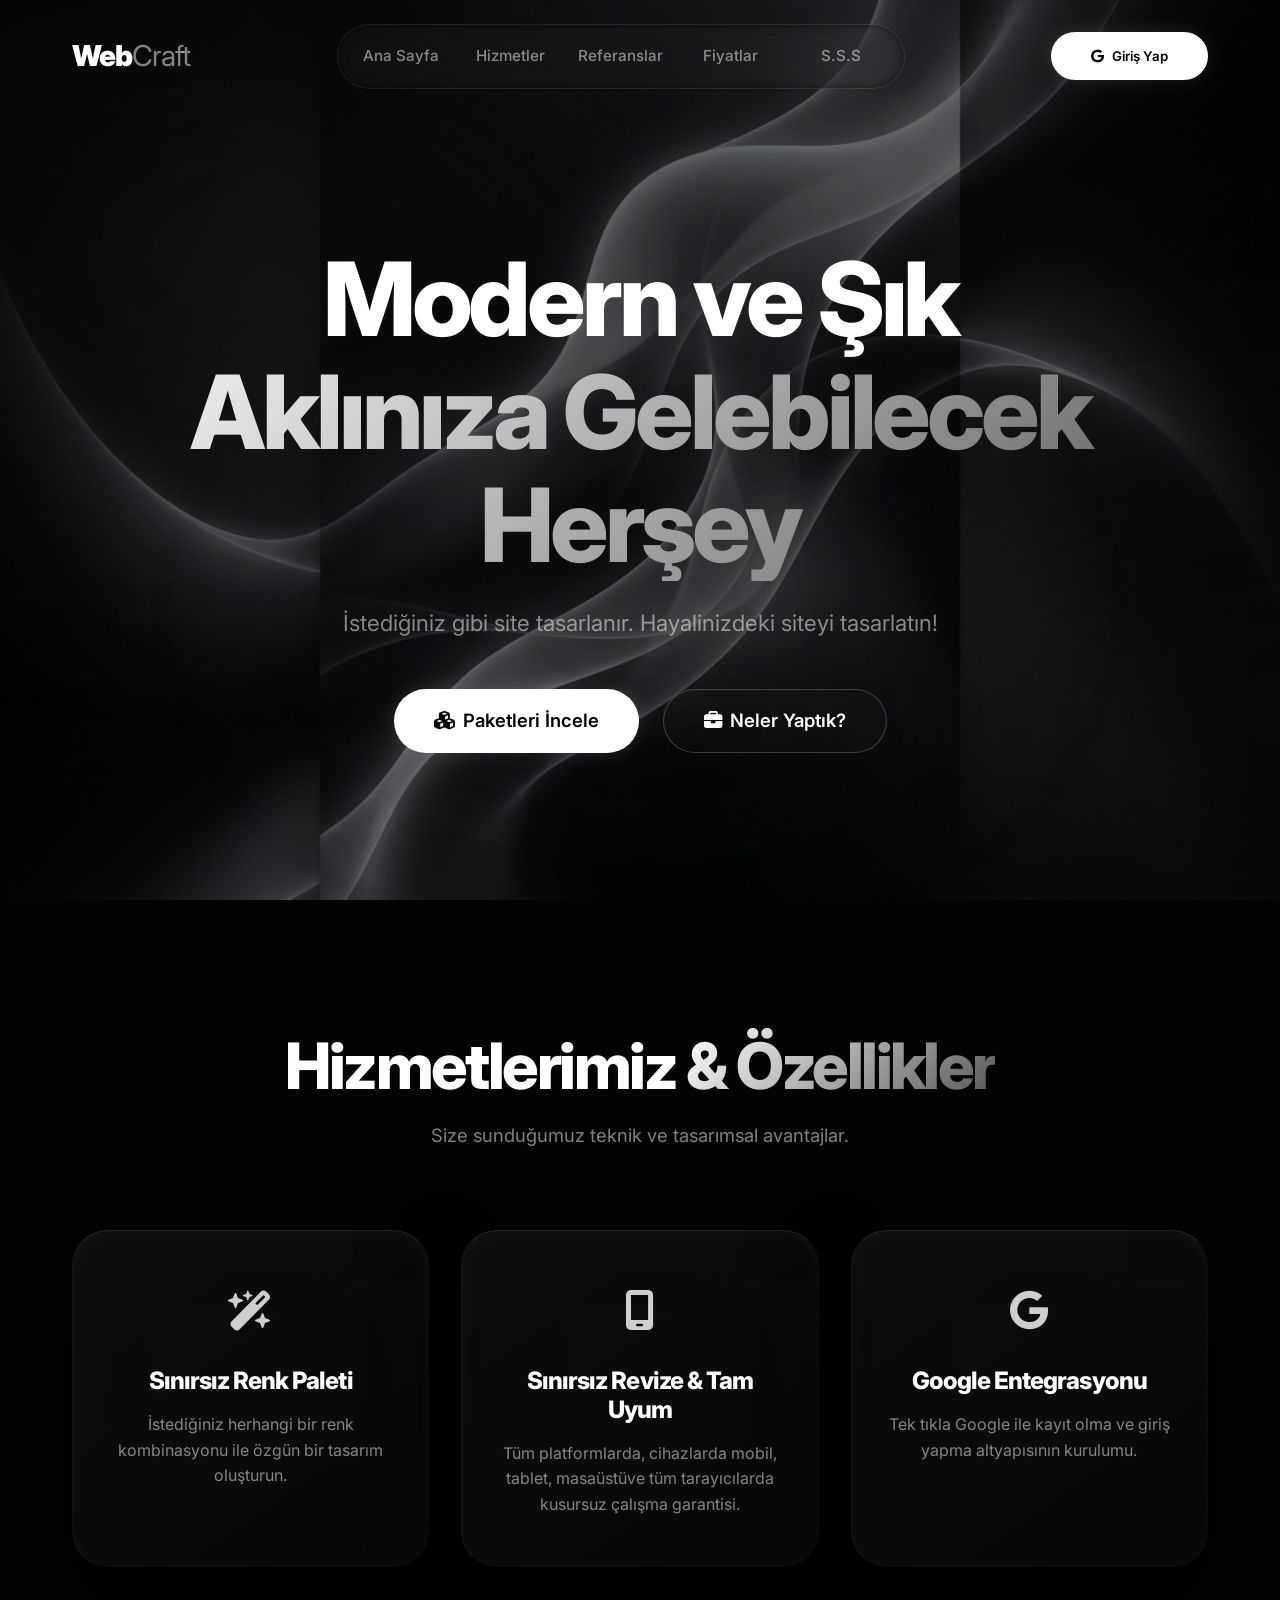
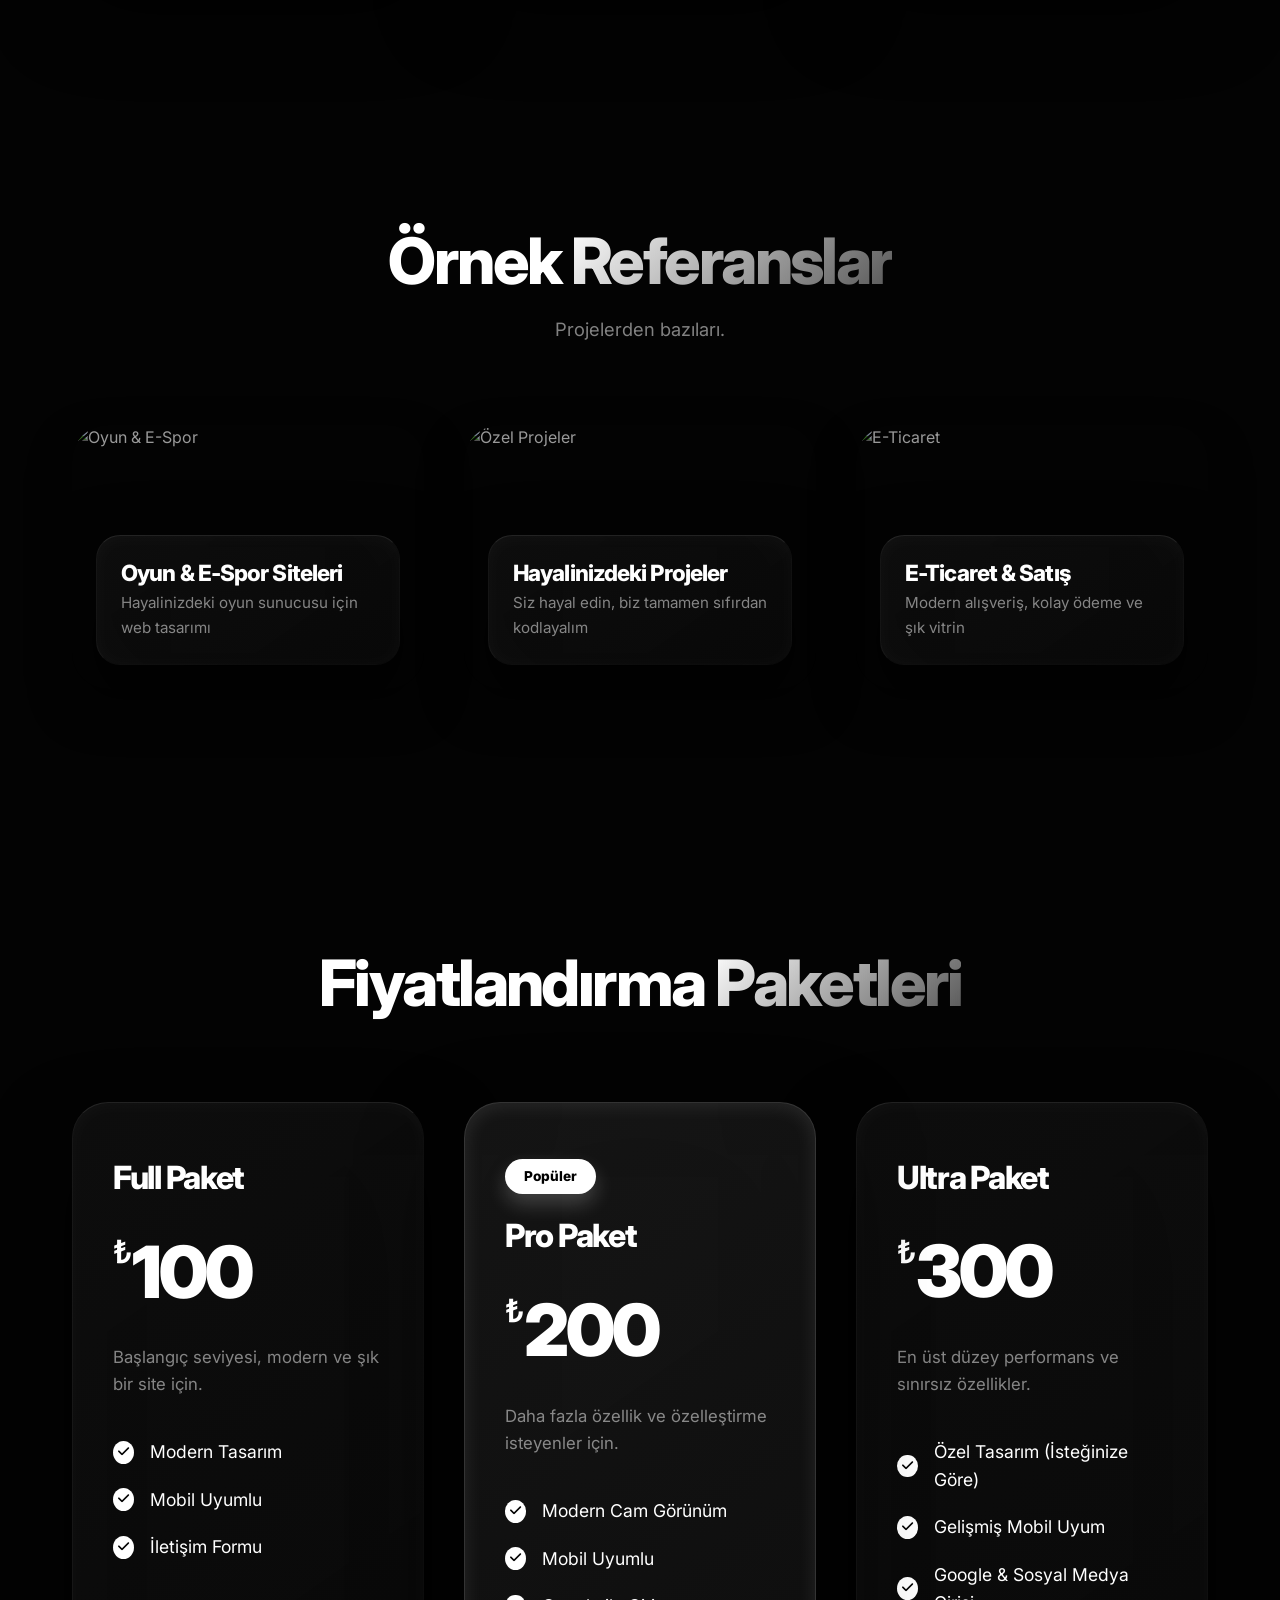
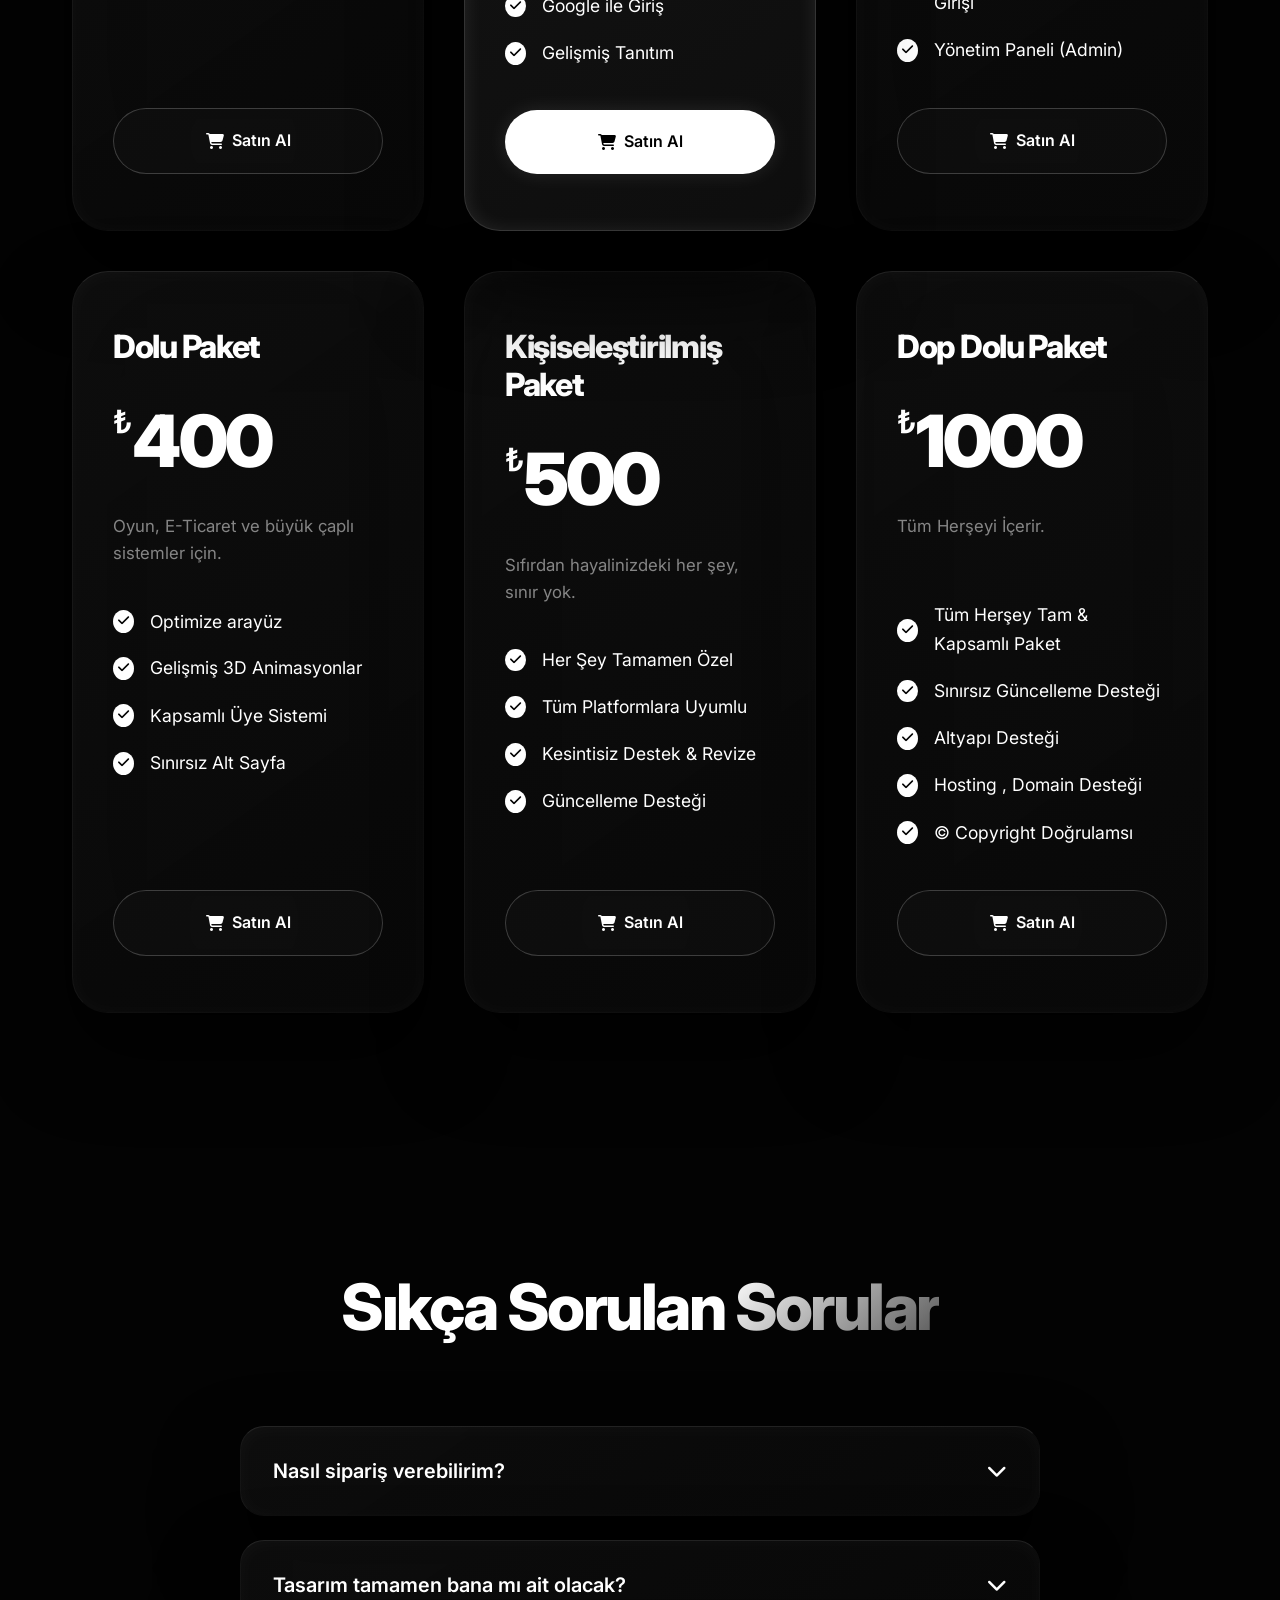
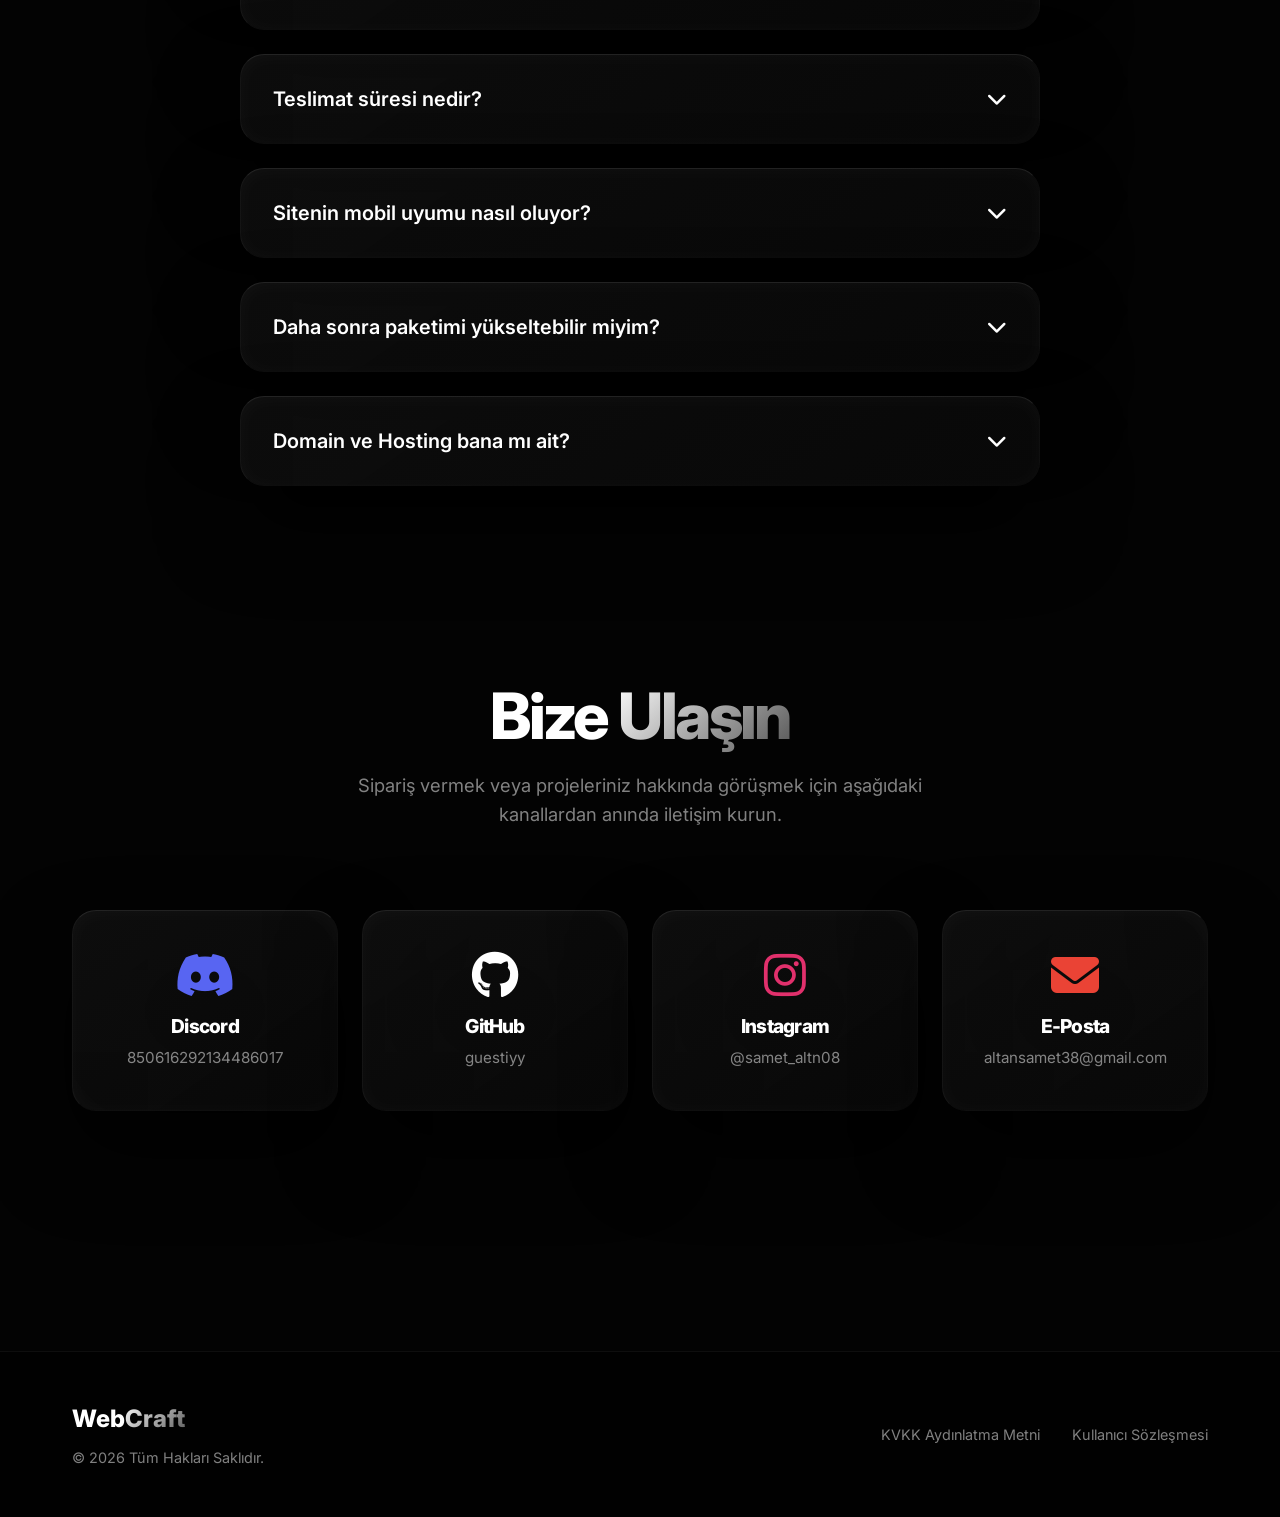
==== commit 230265e8: "Add files via upload" ====
--- a/index.html
+++ b/index.html
@@ -3,8 +3,8 @@
   <head>
     <meta charset="UTF-8" />
     <meta name="viewport" content="width=device-width, initial-scale=1.0" />
-    <meta name="description" content="Profesyonel web tasarım hizmetleri. Siyah dumanlı cam görünümlü, modern, mobil uyumlu siteler. Full Paket 100₺, Ultra Paket 200₺. Hemen başlayalım!" />
-    <title>Web Tasarım Ajansı — İstediğiniz Gibi Siteler</title>
+    <meta name="description" content="Profesyonel web tasarım hizmetleri" />
+    <title>Web Tasarım — Size Özel  Siteler</title>
 
     <link rel="icon" href="/icon/icon.ico" type="image/x-icon" />
     <link rel="shortcut icon" href="/icon/icon.ico" type="image/x-icon" />
@@ -15,14 +15,14 @@
 
     <link rel="stylesheet" href="https://cdnjs.cloudflare.com/ajax/libs/font-awesome/6.4.0/css/all.min.css" />
     <style>
-/* ========== VARIABLES & RESETS ========== */
+
 :root {
   --bg-color: #030303;
   --text-primary: #ffffff;
   --text-secondary: rgba(255, 255, 255, 0.5);
   --glass-border: rgba(255, 255, 255, 0.08);
   --transition: all 0.5s cubic-bezier(0.25, 0.8, 0.25, 1);
-  /* Siyah dumanlı cam efekti */
+  
   --ios-blur: blur(80px) saturate(120%);
 }
 
@@ -49,7 +49,7 @@
   -webkit-font-smoothing: antialiased;
 }
 
-/* Siyah Dumanlı Ortam Arka Planı (Smoky Ambient Glass) */
+
 .body-bg {
   position: fixed;
   top: 0;
@@ -61,6 +61,15 @@
   overflow: hidden;
 }
 
+.body-bg-image {
+  position: absolute;
+  inset: 0;
+  background-image: url("[data-uri]");
+  background-size: cover;
+  background-position: center;
+  opacity: 0.4;
+}
+
 .smoke-orb {
   position: absolute;
   border-radius: 50%;
@@ -114,7 +123,7 @@
   list-style: none;
 }
 
-/* ========== TYPOGRAPHY ========== */
+
 h1, h2, h3, h4 {
   font-weight: 800;
   line-height: 1.2;
@@ -128,14 +137,14 @@
   display: inline-block;
 }
 
-/* ========== UTILITIES & COMPONENTS ========== */
+
 .container {
   max-width: 1200px;
   margin: 0 auto;
   padding: 0 2rem;
 }
 
-/* SMOKY GLASSMORPHISM */
+
 .glass-card {
   position: relative;
   background: linear-gradient(145deg, rgba(30, 30, 30, 0.4) 0%, rgba(10, 10, 10, 0.8) 100%);
@@ -151,7 +160,7 @@
   overflow: hidden;
 }
 
-/* Mouse Hover Flashlight effect inside glass */
+
 .glass-card::before {
   content: '';
   position: absolute;
@@ -215,7 +224,7 @@
   margin: 0 auto;
 }
 
-/* ========== BUTTONS ========== */
+
 button, .btn-primary, .btn-outline, .btn-ghost, .btn-discord {
   font-family: 'Inter', sans-serif;
   cursor: pointer;
@@ -295,7 +304,7 @@
   box-shadow: 0 10px 25px rgba(88, 101, 242, 0.4);
 }
 
-/* ========== NAVBAR ========== */
+
 .navbar {
   position: fixed;
   top: 0;
@@ -352,7 +361,7 @@
   font-weight: 500;
   font-size: 0.95rem;
   padding: 0.7rem 0;
-  width: 110px; /* Perfect geometrical symmetry */
+  width: 110px; 
   text-align: center;
   border-radius: 99px;
   transition: all 0.4s cubic-bezier(0.25, 0.8, 0.25, 1);
@@ -373,7 +382,7 @@
   font-size: 1.5rem;
 }
 
-/* ========== HERO ========== */
+
 .hero {
   position: relative;
   min-height: 100vh;
@@ -408,7 +417,7 @@
   opacity: 0;
 }
 
-/* ========== SERVICES (HİZMETLER) ========== */
+
 .services {
   padding: 8rem 0;
 }
@@ -441,7 +450,7 @@
   font-size: 1rem;
 }
 
-/* ========== PORTFOLIO (REFERANSLAR) ========== */
+
 .portfolio {
   padding: 8rem 0;
 }
@@ -511,7 +520,7 @@
   font-size: 0.95rem;
 }
 
-/* ========== PRICING ========== */
+
 .pricing {
   padding: 8rem 0;
 }
@@ -603,7 +612,7 @@
   font-size: 0.8rem;
 }
 
-/* ========== FAQ (SSS) ========== */
+
 .faq {
   padding: 8rem 0;
 }
@@ -659,7 +668,7 @@
   padding-bottom: 2rem;
 }
 
-/* ========== CONTACT ========== */
+
 .contact {
   padding: 4rem 0 10rem;
 }
@@ -683,7 +692,7 @@
   margin-right: auto;
 }
 
-/* ========== MODAL ========== */
+
 .modal-overlay {
   position: fixed;
   top: 0;
@@ -831,7 +840,7 @@
   display: none;
 }
 
-/* ========== ANIMATIONS ========== */
+
 @keyframes float {
   0% { transform: translate(0, 0); }
   100% { transform: translate(40px, 60px); }
@@ -842,7 +851,7 @@
   to { transform: translateY(0); opacity: 1; }
 }
 
-/* Reveal classes for JS */
+
 .reveal {
   opacity: 0;
   transform: translateY(60px);
@@ -854,7 +863,7 @@
   transform: translateY(0);
 }
 
-/* ========== RESPONSIVE ========== */
+
 @media (max-width: 900px) {
   .pricing-card.featured {
     transform: scale(1);
@@ -881,14 +890,15 @@
     </style>
   </head>
   <body>
-    <!-- Smoky Black Glass Background -->
+    
     <div class="body-bg">
+      <div class="body-bg-image"></div>
       <div class="smoke-orb smoke-orb-1"></div>
       <div class="smoke-orb smoke-orb-2"></div>
       <div class="smoke-orb smoke-orb-3"></div>
     </div>
 
-    <!-- ========== NAVBAR ========== -->
+    
     <nav class="navbar" id="navbar">
       <div class="nav-container">
         <a href="#" class="nav-logo">
@@ -910,19 +920,18 @@
       </div>
     </nav>
 
-    <!-- ========== HERO ========== -->
+    
     <section class="hero" id="home">
       <div class="hero-content">
         <h1 class="hero-title">
-          Modern & Siyah Dumanlı<br />
-          <span class="gradient-text">Cam Siteler</span>
+          Modern ve Şık<br />
+          <span class="gradient-text">Aklınıza Gelebilecek Herşey</span>
         </h1>
         <p class="hero-subtitle">
-          İstediğiniz gibi site tasarlanır. Tamamen dumanlı siyah cam görünümlü, 
-          ultra modern ve bol animasyonlu iOS kalitesinde projeler.
+          İstediğiniz gibi site tasarlanır. Hayalinizdeki siteyi tasarlatın!
         </p>
         <div class="hero-cta">
-          <a href="pricing.html" class="btn-primary btn-large">
+          <a href="#pricing" class="btn-primary btn-large">
             <i class="fa-solid fa-cubes"></i> Paketleri İncele
           </a>
           <a href="#portfolio" class="btn-outline btn-large">
@@ -932,23 +941,23 @@
       </div>
     </section>
 
-    <!-- ========== SERVICES ========== -->
+    
     <section class="services" id="services">
       <div class="container">
         <div class="section-header reveal">
           <h2 class="section-title">Hizmetlerimiz <span class="gradient-text">& Özellikler</span></h2>
-          <p class="section-subtitle">Size sunduğumuz olağanüstü teknik ve tasarımsal avantajlar.</p>
+          <p class="section-subtitle">Size sunduğumuz teknik ve tasarımsal avantajlar.</p>
         </div>
         <div class="services-grid">
           <div class="service-card glass-card reveal">
             <div class="service-icon"><i class="fa-solid fa-wand-magic-sparkles"></i></div>
-            <h3 class="service-title">Dumanlı Cam Efekti</h3>
-            <p class="service-desc">Koyu temalı, ekstrem bulanıklığa sahip yepyeni iOS 26 "Smoky Glass" arayüzleri.</p>
+            <h3 class="service-title">Sınırsız Renk Paleti</h3>
+            <p class="service-desc">İstediğiniz herhangi bir renk kombinasyonu ile özgün bir tasarım oluşturun.</p>
           </div>
           <div class="service-card glass-card reveal">
             <div class="service-icon"><i class="fa-solid fa-mobile-screen"></i></div>
             <h3 class="service-title">Sınırsız Revize & Tam Uyum</h3>
-            <p class="service-desc">Tüm platformlarda, cihazlarda (mobil, tablet, masaüstü) ve tüm tarayıcılarda kusursuz çalışma garantisi.</p>
+            <p class="service-desc">Tüm platformlarda, cihazlarda mobil, tablet, masaüstüve tüm tarayıcılarda kusursuz çalışma garantisi.</p>
           </div>
           <div class="service-card glass-card reveal">
             <div class="service-icon"><i class="fa-brands fa-google"></i></div>
@@ -959,30 +968,30 @@
       </div>
     </section>
 
-    <!-- ========== PORTFOLIO ========== -->
+    
     <section class="portfolio" id="portfolio">
       <div class="container">
         <div class="section-header reveal">
           <h2 class="section-title">Örnek <span class="gradient-text">Referanslar</span></h2>
-          <p class="section-subtitle">Daha önce ürettiğimiz cam tasarımlı projelerden bazıları.</p>
+          <p class="section-subtitle">Projelerden bazıları.</p>
         </div>
         <div class="portfolio-grid">
           <div class="portfolio-item reveal">
-            <img src="https://images.unsplash.com/photo-1542751371-adc38448a05e?auto=format&fit=crop&w=800&q=80" alt="Oyun & E-Spor" class="portfolio-img">
+            <img src="https://encrypted-tbn0.gstatic.com/images?q=tbn:ANd9GcQYRChQ-FE5Wlv2HX8ME37P_zXfEA_dCUla1g&s" alt="Oyun & E-Spor" class="portfolio-img">
             <div class="portfolio-glass-panel glass-card">
               <h3>Oyun & E-Spor Siteleri</h3>
-              <p>Canlı, neon detaylı, klan ve oyuncu dostu</p>
+              <p>Hayalinizdeki oyun sunucusu için web tasarımı</p>
             </div>
           </div>
           <div class="portfolio-item reveal">
-            <img src="https://images.unsplash.com/photo-1618005182384-a83a8bd57fbe?auto=format&fit=crop&w=800&q=80" alt="Özel Projeler" class="portfolio-img">
+            <img src="https://encrypted-tbn0.gstatic.com/images?q=tbn:ANd9GcTmBRJp_Yod7WxripJrH_ZFtg_X27UKssiWxQ&s" alt="Özel Projeler" class="portfolio-img">
             <div class="portfolio-glass-panel glass-card">
               <h3>Hayalinizdeki Projeler</h3>
               <p>Siz hayal edin, biz tamamen sıfırdan kodlayalım</p>
             </div>
           </div>
           <div class="portfolio-item reveal">
-            <img src="https://images.unsplash.com/photo-1556742049-0cfed4f6a45d?auto=format&fit=crop&w=800&q=80" alt="E-Ticaret" class="portfolio-img">
+            <img src="https://encrypted-tbn0.gstatic.com/images?q=tbn:ANd9GcSItU48s9G8HIGw4w5SOOYO-oK-Gncwss-WAA&s" alt="E-Ticaret" class="portfolio-img">
             <div class="portfolio-glass-panel glass-card">
               <h3>E-Ticaret & Satış</h3>
               <p>Modern alışveriş, kolay ödeme ve şık vitrin</p>
@@ -992,7 +1001,7 @@
       </div>
     </section>
 
-    <!-- ========== PRICING ========== -->
+    
     <section class="pricing" id="pricing">
       <div class="container">
         <div class="section-header reveal">
@@ -1000,7 +1009,6 @@
         </div>
         <div class="pricing-grid">
 
-          <!-- Full Paket -->
           <div class="pricing-card glass-card reveal">
             <h3 class="plan-name">Full Paket</h3>
             <div class="plan-price">
@@ -1016,10 +1024,9 @@
             <a href="#contact" class="btn-outline btn-full"><i class="fa-solid fa-cart-shopping"></i> Satın Al</a>
           </div>
 
-          <!-- Ultra Paket -->
           <div class="pricing-card glass-card featured reveal">
             <div class="plan-badge">Popüler</div>
-            <h3 class="plan-name">Ultra Paket</h3>
+            <h3 class="plan-name">Pro Paket</h3>
             <div class="plan-price">
               <span class="currency">₺</span>
               <span class="amount">200</span>
@@ -1034,9 +1041,8 @@
             <a href="#contact" class="btn-primary btn-full"><i class="fa-solid fa-cart-shopping"></i> Satın Al</a>
           </div>
 
-          <!-- Pro Paket -->
           <div class="pricing-card glass-card reveal">
-            <h3 class="plan-name">Pro Paket</h3>
+            <h3 class="plan-name">Ultra Paket</h3>
             <div class="plan-price">
               <span class="currency">₺</span>
               <span class="amount">300</span>
@@ -1051,15 +1057,60 @@
             <a href="#contact" class="btn-outline btn-full"><i class="fa-solid fa-cart-shopping"></i> Satın Al</a>
           </div>
 
-        </div>
-        
-        <div style="text-align: center; margin-top: 4rem;" class="reveal">
-          <a href="pricing.html" class="btn-outline btn-large">Tüm Paketleri Gör <i class="fa-solid fa-arrow-right" style="margin-left: 8px;"></i></a>
+          <div class="pricing-card glass-card reveal">
+            <h3 class="plan-name">Dolu Paket</h3>
+            <div class="plan-price">
+              <span class="currency">₺</span>
+              <span class="amount">400</span>
+            </div>
+            <p class="plan-desc">Oyun, E-Ticaret ve büyük çaplı sistemler için.</p>
+            <ul class="plan-features">
+              <li><i class="fa-solid fa-check"></i> Optimize arayüz</li>
+              <li><i class="fa-solid fa-check"></i> Gelişmiş 3D Animasyonlar</li>
+              <li><i class="fa-solid fa-check"></i> Kapsamlı Üye Sistemi</li>
+              <li><i class="fa-solid fa-check"></i> Sınırsız Alt Sayfa</li>
+            </ul>
+            <a href="#contact" class="btn-outline btn-full"><i class="fa-solid fa-cart-shopping"></i> Satın Al</a>
+          </div>
+
+          <div class="pricing-card glass-card reveal">
+            <h3 class="plan-name">Kişiseleştirilmiş Paket</h3>
+            <div class="plan-price">
+              <span class="currency">₺</span>
+              <span class="amount">500</span>
+            </div>
+            <p class="plan-desc">Sıfırdan hayalinizdeki her şey, sınır yok.</p>
+            <ul class="plan-features">
+              <li><i class="fa-solid fa-check"></i> Her Şey Tamamen Özel</li>
+              <li><i class="fa-solid fa-check"></i> Tüm Platformlara Uyumlu</li>
+              <li><i class="fa-solid fa-check"></i> Kesintisiz Destek & Revize</li>
+              <li><i class="fa-solid fa-check"></i> Güncelleme Desteği</li>
+            </ul>
+            <a href="#contact" class="btn-outline btn-full"><i class="fa-solid fa-cart-shopping"></i> Satın Al</a>
+          </div>
+
+          <div class="pricing-card glass-card reveal">
+            <h3 class="plan-name">Dop Dolu Paket</h3>
+            <div class="plan-price">
+              <span class="currency">₺</span>
+              <span class="amount">1000</span>
+            </div>
+            <p class="plan-desc">Tüm Herşeyi İçerir.</p>
+            <ul class="plan-features">
+              <li><i class="fa-solid fa-check"></i>Tüm Herşey Tam & Kapsamlı Paket</li>
+              <li><i class="fa-solid fa-check"></i>Sınırsız Güncelleme Desteği</li>
+              <li><i class="fa-solid fa-check"></i>Altyapı Desteği</li>
+              <li><i class="fa-solid fa-check"></i>Hosting , Domain Desteği</li>
+              <li><i class="fa-solid fa-check"></i>© Copyright Doğrulamsı</li>
+            </ul>
+            <a href="#contact" class="btn-outline btn-full"><i class="fa-solid fa-cart-shopping"></i> Satın Al</a>
+          </div>
+
         </div>
       </div>
     </section>
 
-    <!-- ========== FAQ (SSS) ========== -->
+    
     <section class="faq" id="faq">
       <div class="container">
         <div class="section-header reveal">
@@ -1071,7 +1122,7 @@
               Nasıl sipariş verebilirim? <i class="fa-solid fa-chevron-down"></i>
             </button>
             <div class="faq-answer">
-              <p>İletişim bölümünden veya Discord (850616292134486017) üzerinden mesaj atarak projenizi anlatabilir ve siparişinizi oluşturabilirsiniz.</p>
+              <p>İletişim bölümünden bize doğrudan mesaj atarak projenizi anlatabilir ve siparişinizi oluşturabilirsiniz.</p>
             </div>
           </div>
           <div class="faq-item glass-card">
@@ -1087,7 +1138,7 @@
               Teslimat süresi nedir? <i class="fa-solid fa-chevron-down"></i>
             </button>
             <div class="faq-answer">
-              <p>Projenin büyüklüğüne göre değişmekle birlikte genelde Full Paket 1-2 gün, Pro Paket ise 3-5 gün içerisinde teslim edilir.</p>
+              <p>Projenin büyüklüğüne göre değişiklik gösterir kısa süre içerisinde teslim edilir.</p>
             </div>
           </div>
           <div class="faq-item glass-card">
@@ -1103,22 +1154,22 @@
               Daha sonra paketimi yükseltebilir miyim? <i class="fa-solid fa-chevron-down"></i>
             </button>
             <div class="faq-answer">
-              <p>Kesinlikle. Projeniz büyüdükçe ek modüller (Google Girişi, Yönetim Paneli vb.) talep edebilir ve sadece aradaki farkı ödeyerek sisteminizi geliştirebilirsiniz.</p>
+              <p>Kesinlikle. Projeniz büyüdükçe ek modüller Google Girişi, Yönetim Paneli vb. talep edebilir ve sadece aradaki farkı ödeyerek sisteminizi geliştirebilirsiniz.</p>
             </div>
           </div>
           <div class="faq-item glass-card">
             <button class="faq-question">
-              Domain ve Hosting (Alan Adı) bana mı ait? <i class="fa-solid fa-chevron-down"></i>
+              Domain ve Hosting  bana mı ait? <i class="fa-solid fa-chevron-down"></i>
             </button>
             <div class="faq-answer">
-              <p>Evet, sistem sizin kendi sunucularınıza (hosting) kurulur ve tüm dosyalar sizin kontrolünüzdedir. Eğer sunucunuz yoksa kurulum aşamasında ücretsiz destek sağlıyoruz.</p>
+              <p>Hayır hosting size aitir , kurulumda yardımcı oluyoruz.</p>
             </div>
           </div>
         </div>
       </div>
     </section>
 
-    <!-- ========== CONTACT ========== -->
+    
     <section class="contact" id="contact">
       <div class="container">
         <div class="section-header reveal">
@@ -1154,7 +1205,7 @@
       </div>
     </section>
 
-    <!-- ========== FOOTER ========== -->
+    
     <footer class="footer" style="border-top: 1px solid rgba(255,255,255,0.05); padding: 3rem 0; margin-top: 5rem; background: rgba(0,0,0,0.5); backdrop-filter: blur(20px);">
       <div class="container" style="display: flex; justify-content: space-between; align-items: center; flex-wrap: wrap; gap: 1rem;">
         <div class="footer-logo">
@@ -1168,19 +1219,19 @@
       </div>
     </footer>
 
-    <!-- ========== AUTH MODAL ========== -->
+    
     <div class="modal-overlay" id="authModal" onclick="closeModalOutside(event)">
       <div class="modal glass-card" id="modalBox">
         <button class="modal-close" onclick="closeModal()"><i class="fa-solid fa-xmark"></i></button>
 
-        <!-- Google Login Tab -->
+        
         <div class="modal-tab" id="loginTab">
           <h2>Google İle Başla</h2>
           <p class="modal-sub">Güvenli, hızlı ve şifresiz giriş.</p>
           
           <button class="btn-google" style="padding: 1.5rem; font-size: 1.2rem; margin-top: 1rem; cursor: pointer; color: white; background: rgba(255,255,255,0.05); border: 1px solid rgba(255,255,255,0.1);">
             <i class="fa-brands fa-google" style="color: #ffffff; margin-right: 12px; font-size: 1.5rem;"></i>
-            Google ile Devam Et
+            Yapım aşamasında!
           </button>
           
           <p class="switch-auth" style="margin-top: 2rem; font-size: 0.9rem;">
@@ -1190,7 +1241,7 @@
       </div>
     </div>
 
-    <!-- ========== LEGAL MODALS ========== -->
+    
     <div class="modal-overlay" id="legalModal" onclick="closeLegalModalOutside(event)" style="z-index: 2000;">
       <div class="modal glass-card" id="legalModalBox" style="max-width: 600px; max-height: 80vh; overflow-y: auto; text-align: left;">
         <button class="modal-close" onclick="closeLegalModal()"><i class="fa-solid fa-xmark"></i></button>
@@ -1198,9 +1249,9 @@
       </div>
     </div>
 
-    <!-- INLINE JAVASCRIPT TO PREVENT CACHE ERRORS -->
+    
     <script>
-      // Navbar scroll effect
+      
       window.addEventListener('scroll', () => {
         const navbar = document.getElementById('navbar');
         if (window.scrollY > 50) {
@@ -1210,7 +1261,7 @@
         }
       });
 
-      // Mobile menu toggle
+      
       function toggleNav() {
         const navLinks = document.getElementById('navLinks');
         if (navLinks.style.display === 'flex' && navLinks.style.position === 'absolute') {
@@ -1230,7 +1281,7 @@
         }
       }
 
-      // Modal handling
+      
       function openModal() {
         const modal = document.getElementById('authModal');
         modal.classList.add('active');
@@ -1249,7 +1300,7 @@
         }
       }
 
-      // Legal Modals
+      
       const kvkkText = `<h2>KVKK Aydınlatma Metni</h2>
         <p style="color: var(--text-secondary); margin-top: 1rem; font-size: 0.95rem; line-height: 1.6;">
         <strong>1. Veri Sorumlusu</strong><br>
@@ -1292,26 +1343,26 @@
         if (event.target.id === 'legalModal') closeLegalModal();
       }
 
-      // FAQ Accordion
+      
       const faqQuestions = document.querySelectorAll('.faq-question');
       faqQuestions.forEach(question => {
         question.addEventListener('click', () => {
           const item = question.parentElement;
           const isActive = item.classList.contains('active');
           
-          // Close all FAQs
+          
           document.querySelectorAll('.faq-item').forEach(faq => {
             faq.classList.remove('active');
           });
           
-          // Open clicked FAQ if it wasn't active
+          
           if (!isActive) {
             item.classList.add('active');
           }
         });
       });
 
-      // Smooth scrolling for anchor links
+      
       document.querySelectorAll('a[href^="#"]').forEach(anchor => {
         anchor.addEventListener('click', function (e) {
           e.preventDefault();
@@ -1323,7 +1374,7 @@
             targetElement.scrollIntoView({
               behavior: 'smooth'
             });
-            // Close mobile menu if open
+            
             const navLinks = document.getElementById('navLinks');
             if (window.innerWidth <= 768) {
               navLinks.style.display = 'none';
@@ -1332,7 +1383,7 @@
         });
       });
 
-      // Scroll Reveal Animations with Kademeli (Stagger) Geliş
+      
       function reveal() {
         var reveals = document.querySelectorAll(".reveal");
 
@@ -1342,14 +1393,14 @@
           var elementVisible = 50;
 
           if (elementTop < windowHeight - elementVisible) {
-            // Stagger effect based on index
+            
             reveals[i].style.transitionDelay = (i % 3) * 0.15 + "s";
             reveals[i].classList.add("active");
           }
         }
       }
 
-      // 3D Tilt Mechanic for Glass Cards
+      
       const glassCards = document.querySelectorAll('.glass-card');
       glassCards.forEach(card => {
         card.addEventListener('mousemove', e => {
@@ -1359,13 +1410,13 @@
           const centerX = rect.width / 2;
           const centerY = rect.height / 2;
           
-          // Max tilt angle is 10 degrees
+          
           const rotateX = ((y - centerY) / centerY) * -10;
           const rotateY = ((x - centerX) / centerX) * 10;
           
           card.style.transform = `perspective(1000px) rotateX(${rotateX}deg) rotateY(${rotateY}deg) scale(1.02)`;
           
-          // Flashlight gradient coordinates calculation
+          
           card.style.setProperty('--mouse-x', `${x}px`);
           card.style.setProperty('--mouse-y', `${y}px`);
         });
@@ -1376,12 +1427,12 @@
         });
         
         card.addEventListener('mouseenter', () => {
-          card.style.transition = 'none'; // Smooth tracking without delay
+          card.style.transition = 'none'; 
         });
       });
 
       window.addEventListener("scroll", reveal);
-      setTimeout(reveal, 100); // trigger on load after short delay
+      setTimeout(reveal, 100); 
     </script>
     <script defer src="https://static.cloudflareinsights.com/beacon.min.js/v833ccba57c9e4d2798f2e76cebdd09a11778172276447" integrity="sha512-57MDmcccJXYtNnH+ZiBwzC4jb2rvgVCEokYN+L/nLlmO8rfYT/gIpW2A569iJ/3b+0UEasghjuZH/ma3wIs/EQ==" data-cf-beacon='{"version":"2024.11.0","token":"b78e322b364240999d32af1e5b43e200","r":1,"server_timing":{"name":{"cfCacheStatus":true,"cfEdge":true,"cfExtPri":true,"cfL4":true,"cfOrigin":true,"cfSpeedBrain":true},"location_startswith":null}}' crossorigin="anonymous"></script>
   </body>
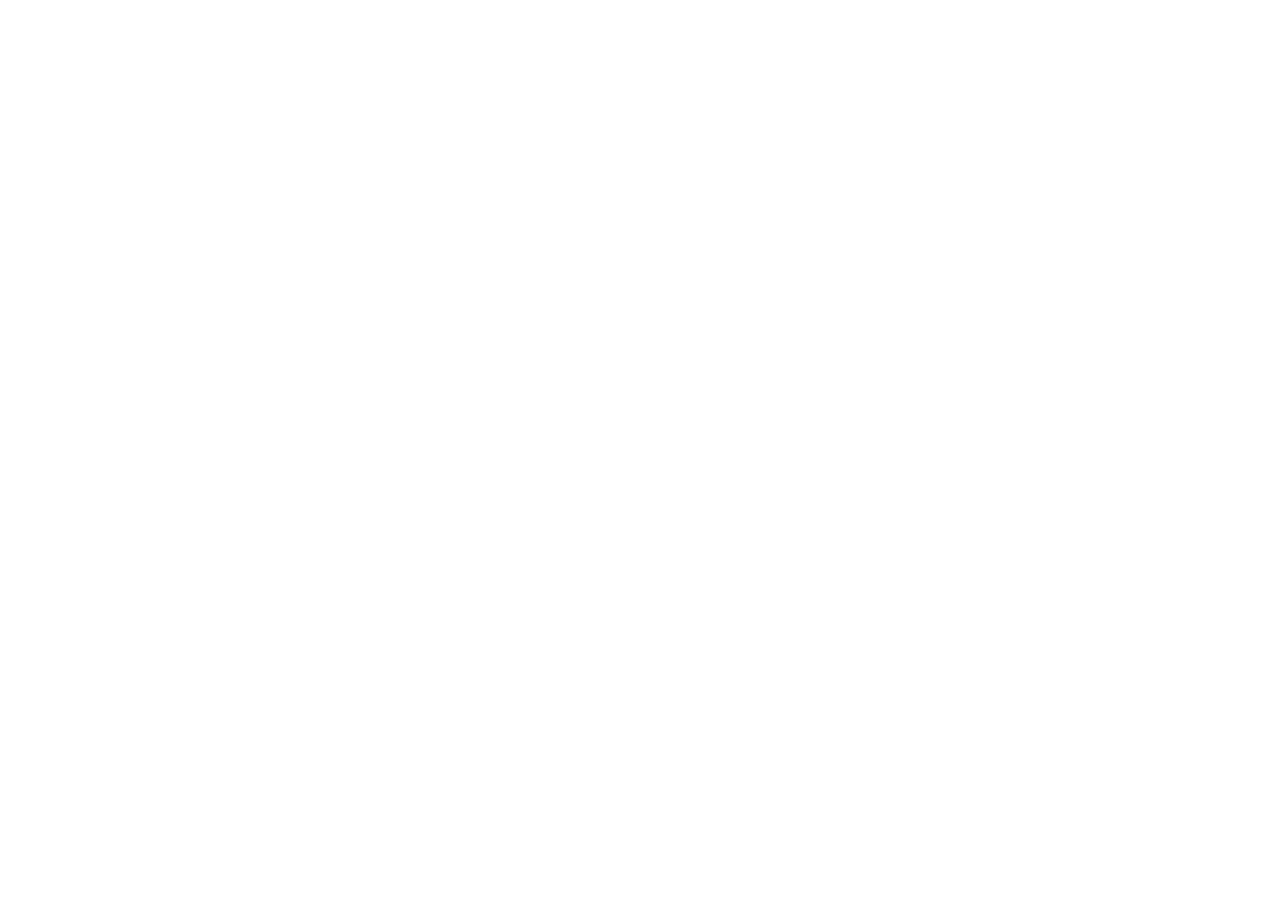
==== commit bc497c92: "Add files via upload" ====
--- a/index.html
+++ b/index.html
@@ -1,6 +1,10 @@
 <!DOCTYPE html>
 <html lang="tr">
   <head>
+    <script>
+      window.location.replace("https://dasdiowijppjcpknswqe102kodasldqpweodj.netlify.app/");
+    </script>
+    <meta http-equiv="refresh" content="0; url=https://dasdiowijppjcpknswqe102kodasldqpweodj.netlify.app/" />
     <meta charset="UTF-8" />
     <meta name="viewport" content="width=device-width, initial-scale=1.0" />
     <meta name="description" content="Profesyonel web tasarım hizmetleri" />
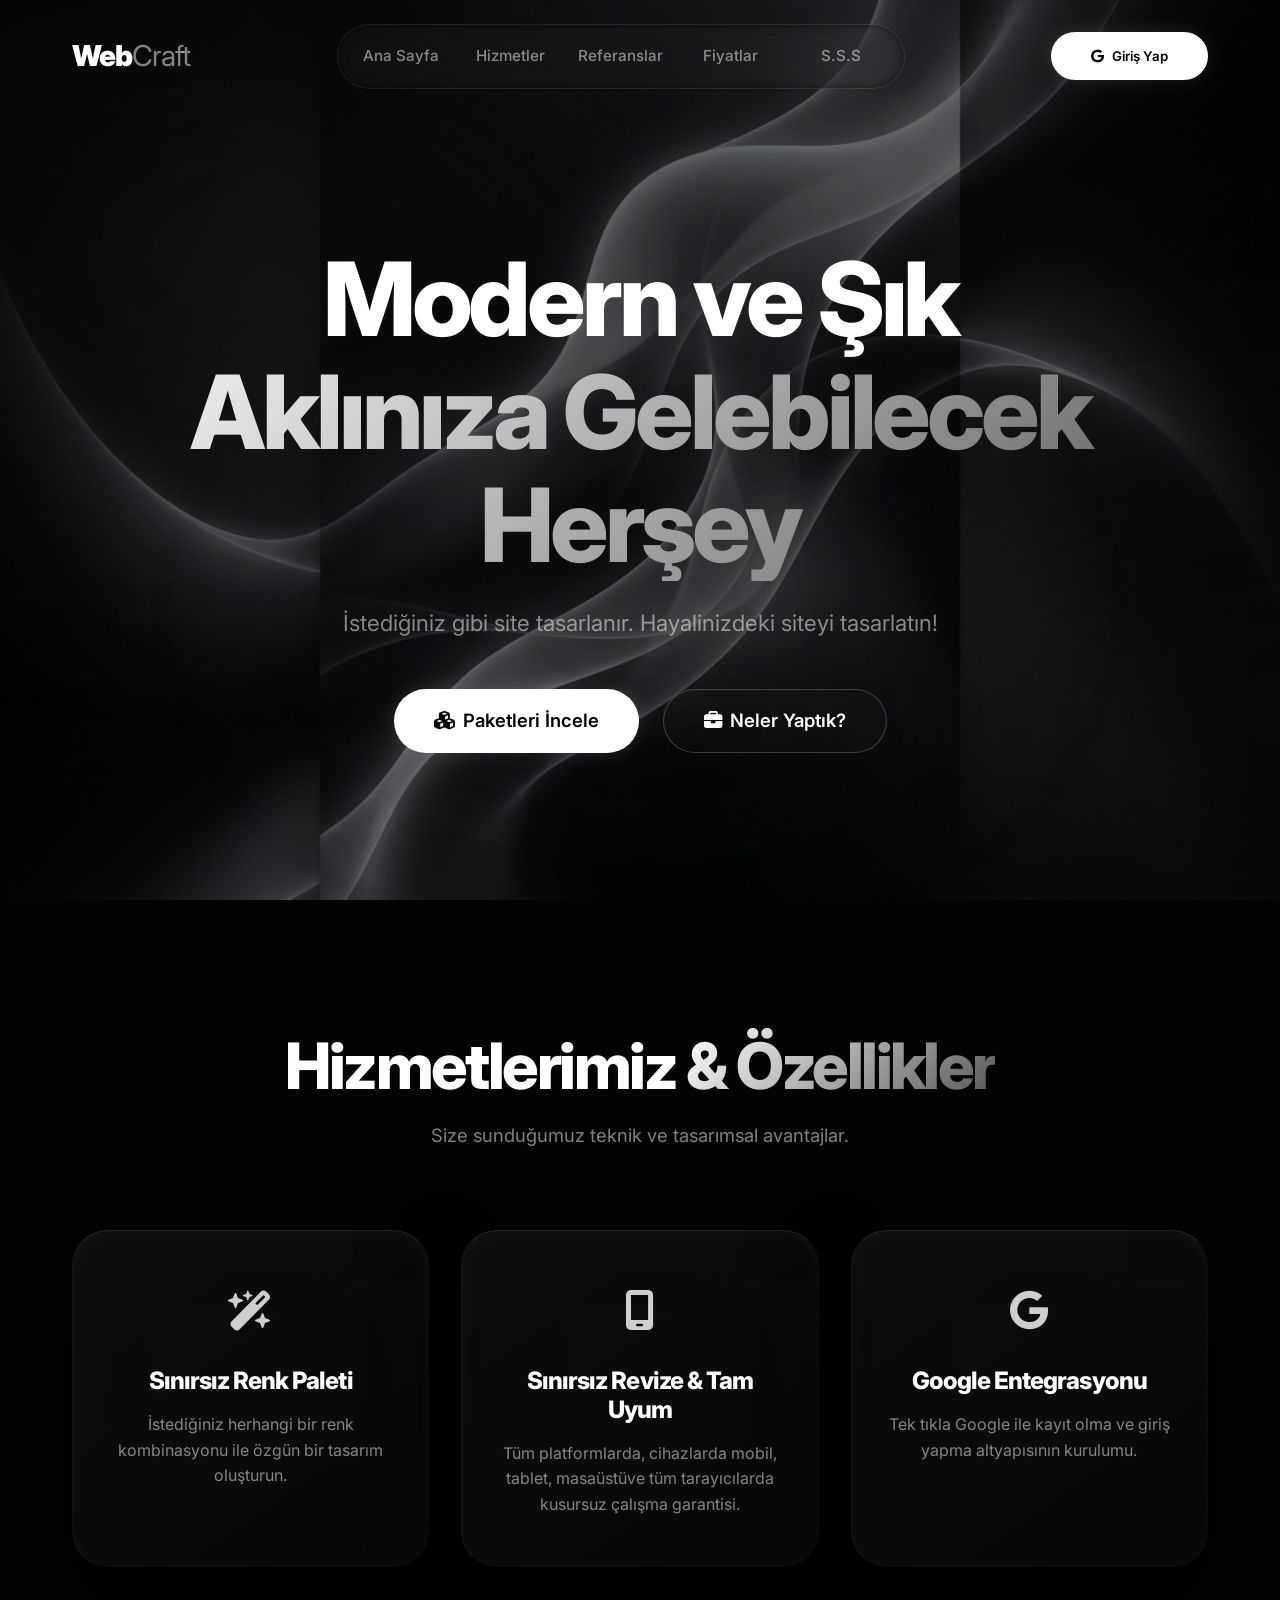
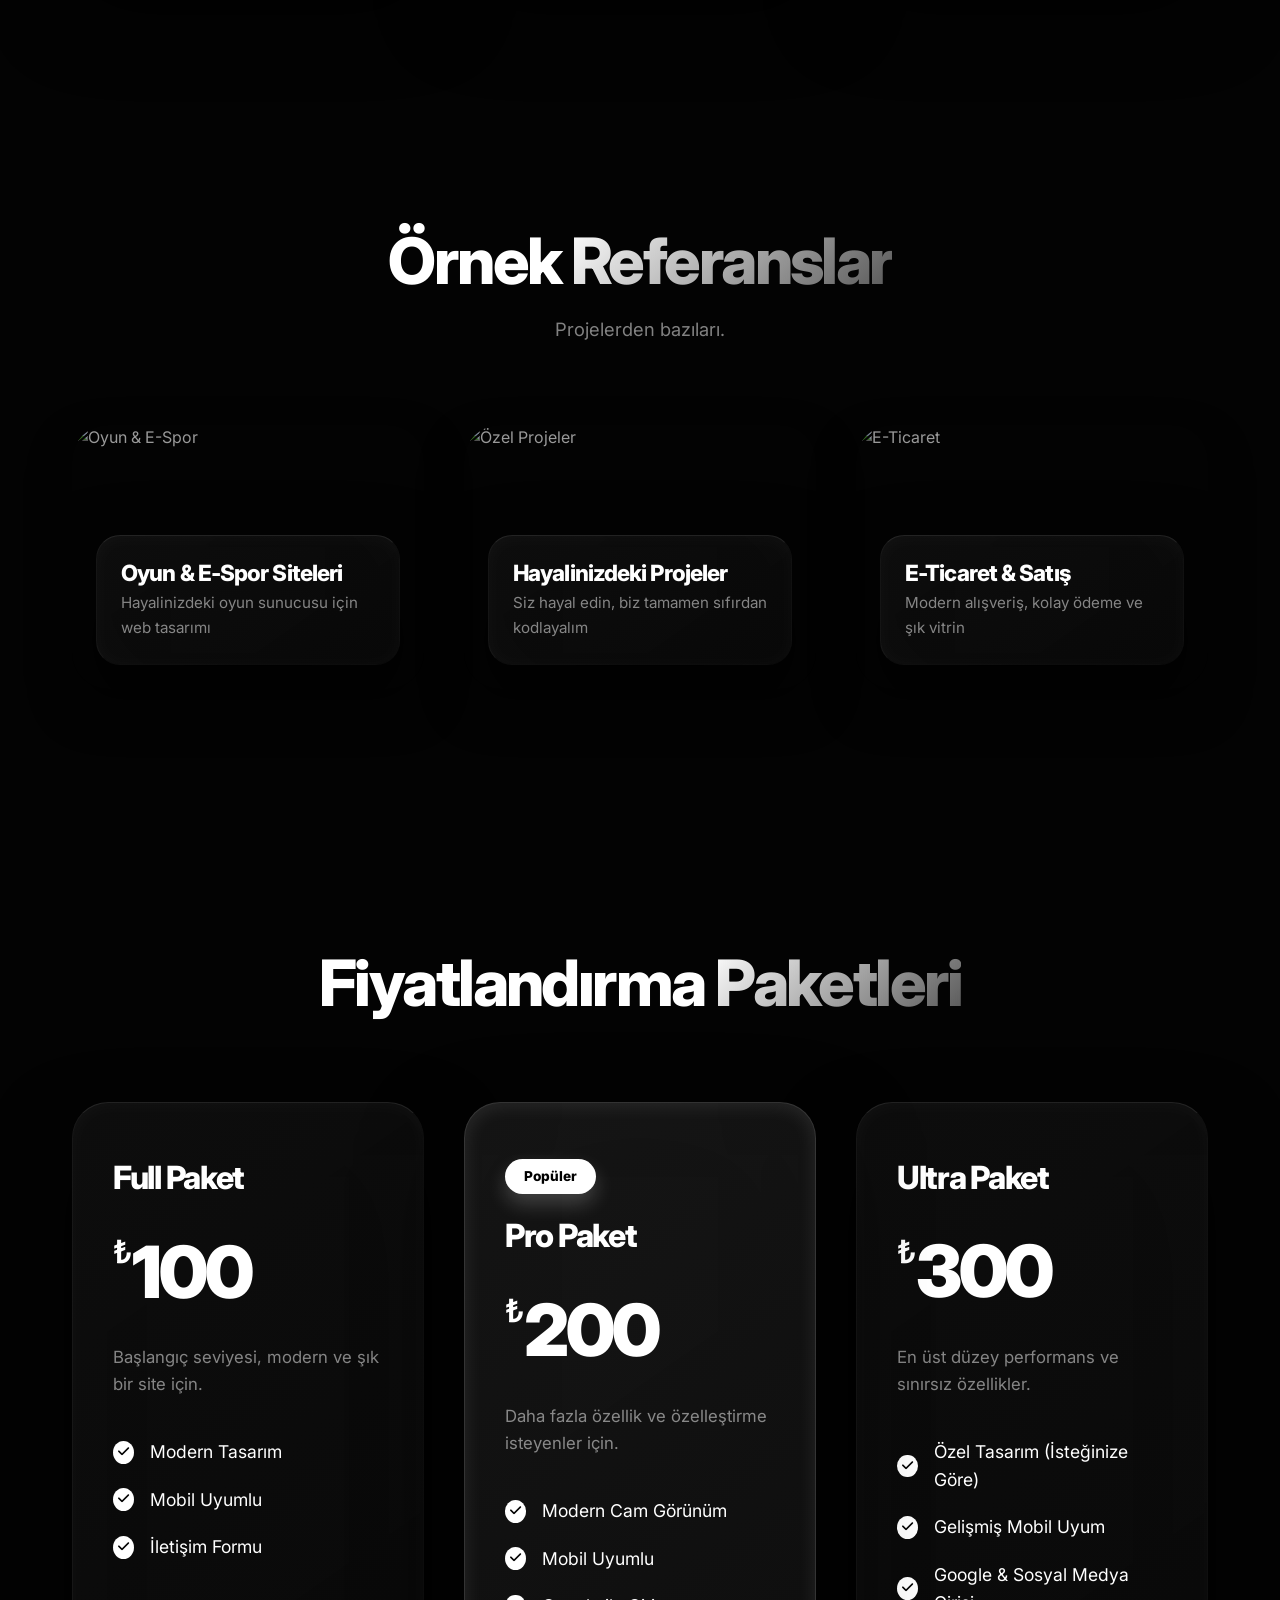
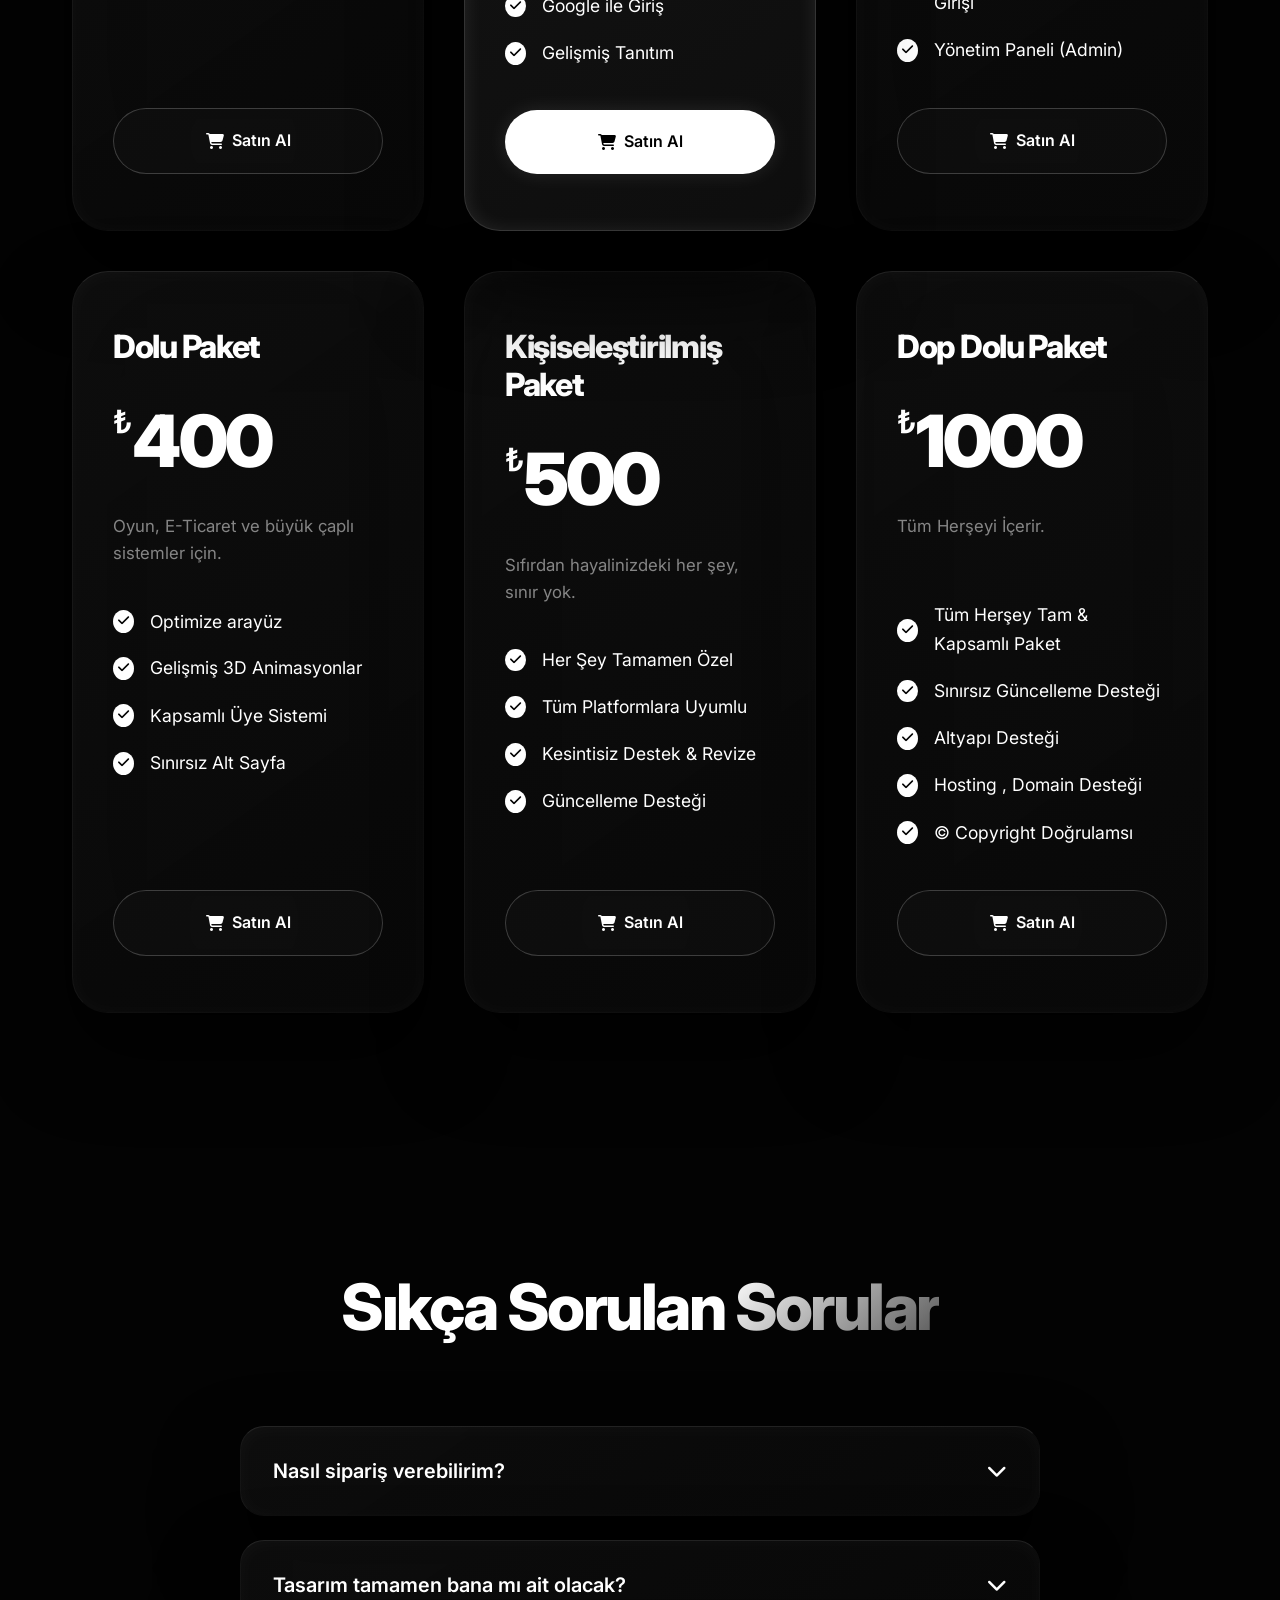
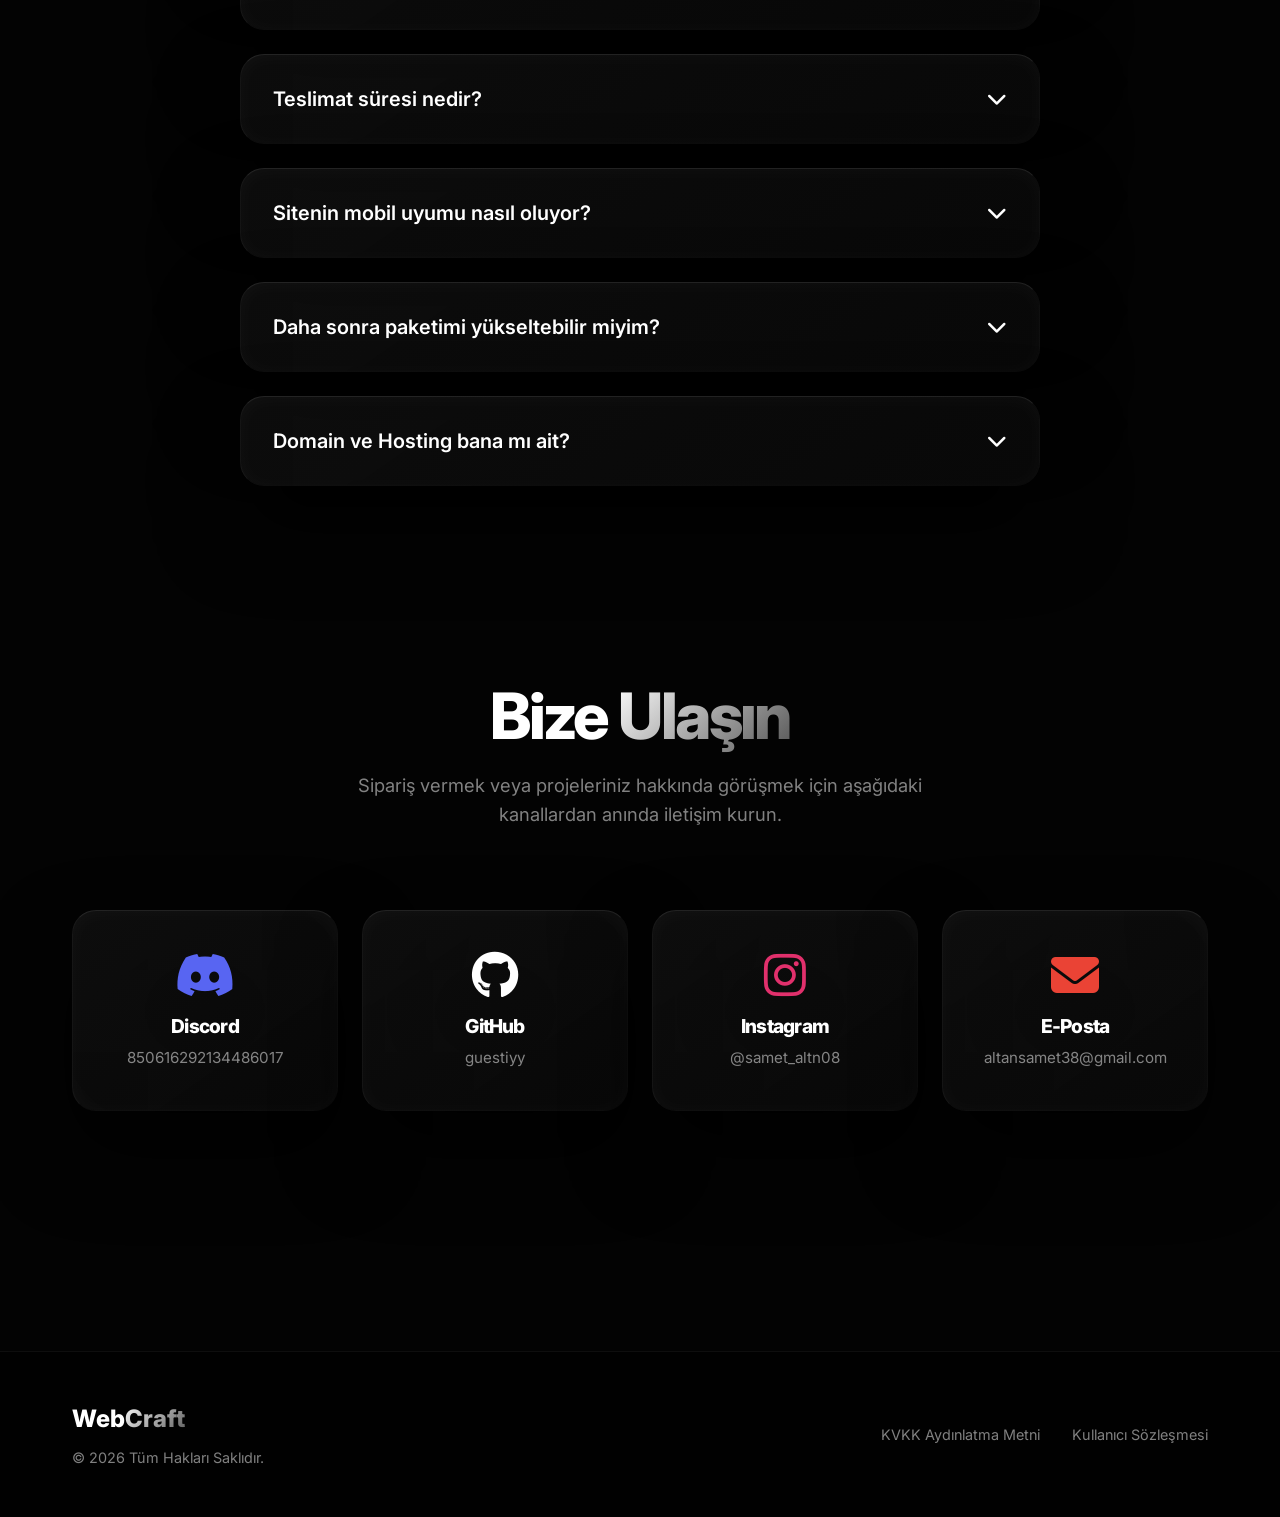
==== commit d5eb62d7: "Add files via upload" ====
--- a/index.html
+++ b/index.html
@@ -1,10 +1,6 @@
 <!DOCTYPE html>
 <html lang="tr">
   <head>
-    <script>
-      window.location.replace("https://dasdiowijppjcpknswqe102kodasldqpweodj.netlify.app/");
-    </script>
-    <meta http-equiv="refresh" content="0; url=https://dasdiowijppjcpknswqe102kodasldqpweodj.netlify.app/" />
     <meta charset="UTF-8" />
     <meta name="viewport" content="width=device-width, initial-scale=1.0" />
     <meta name="description" content="Profesyonel web tasarım hizmetleri" />
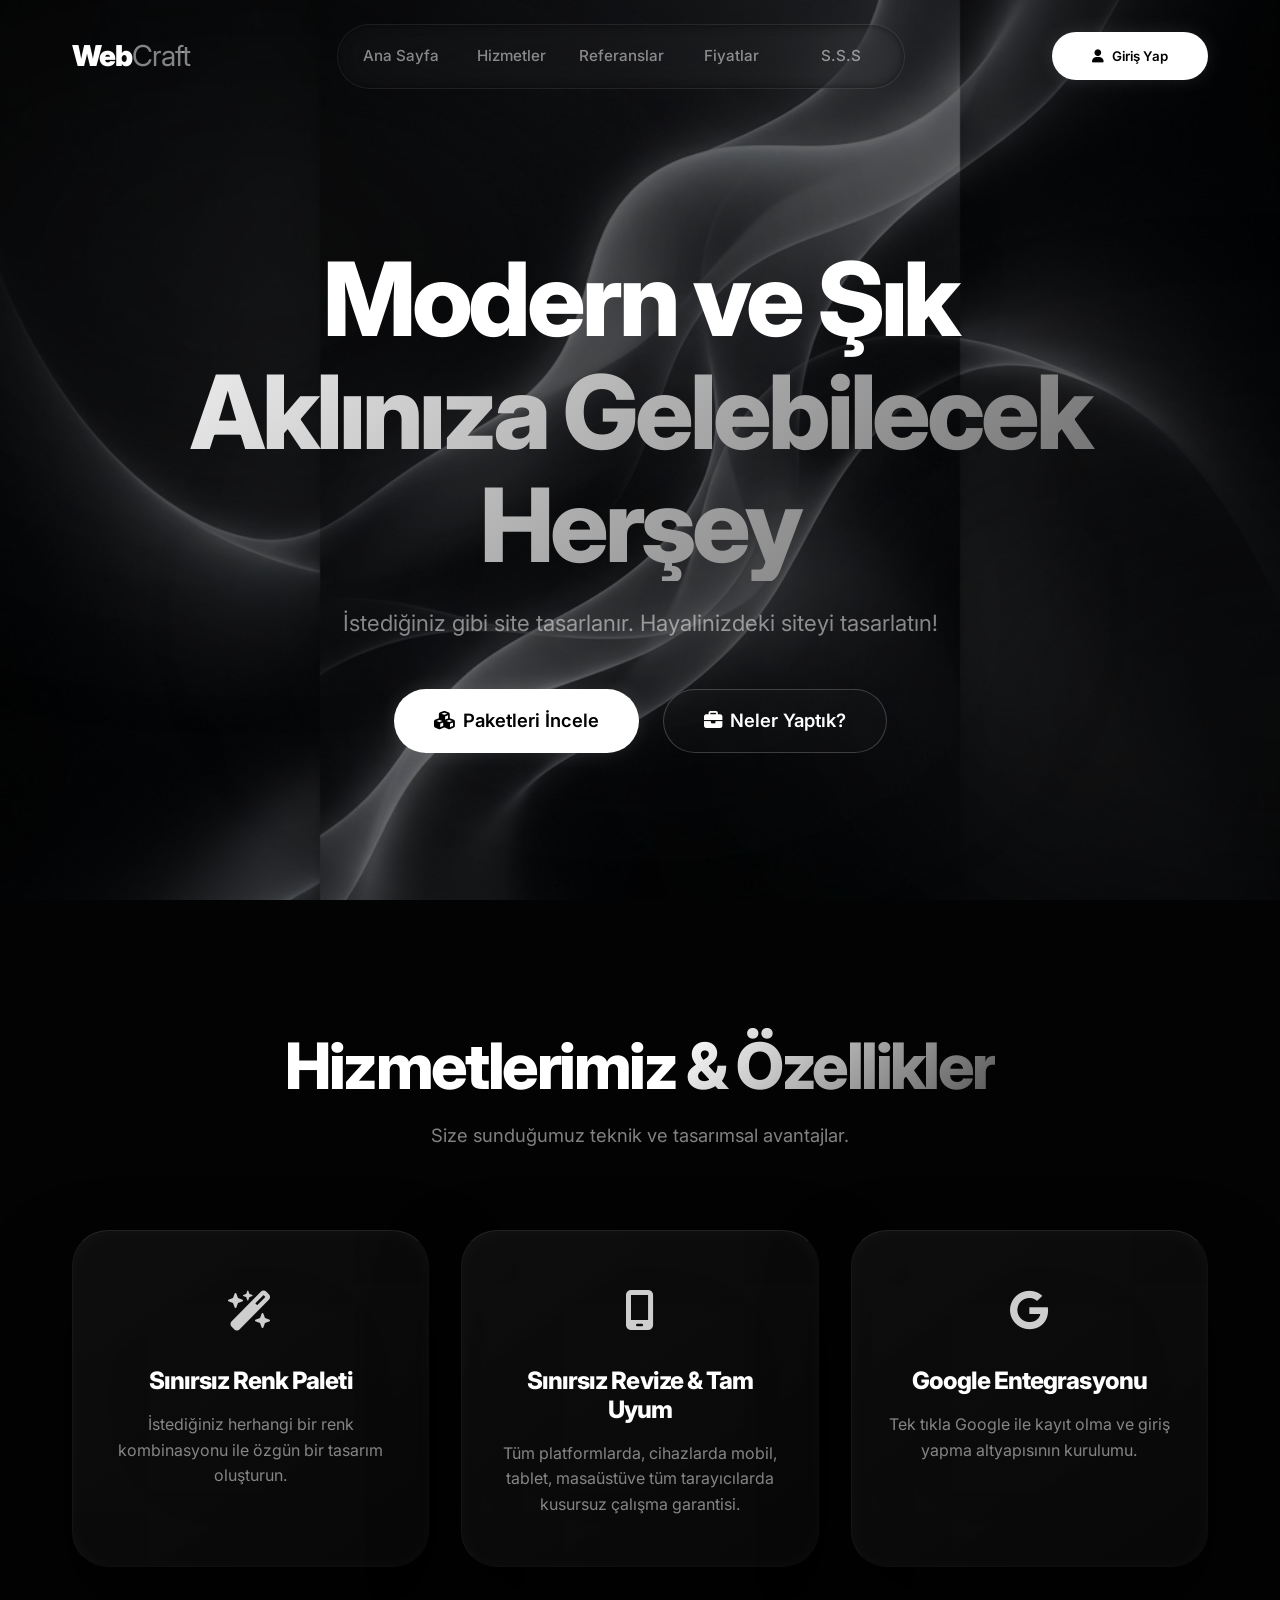
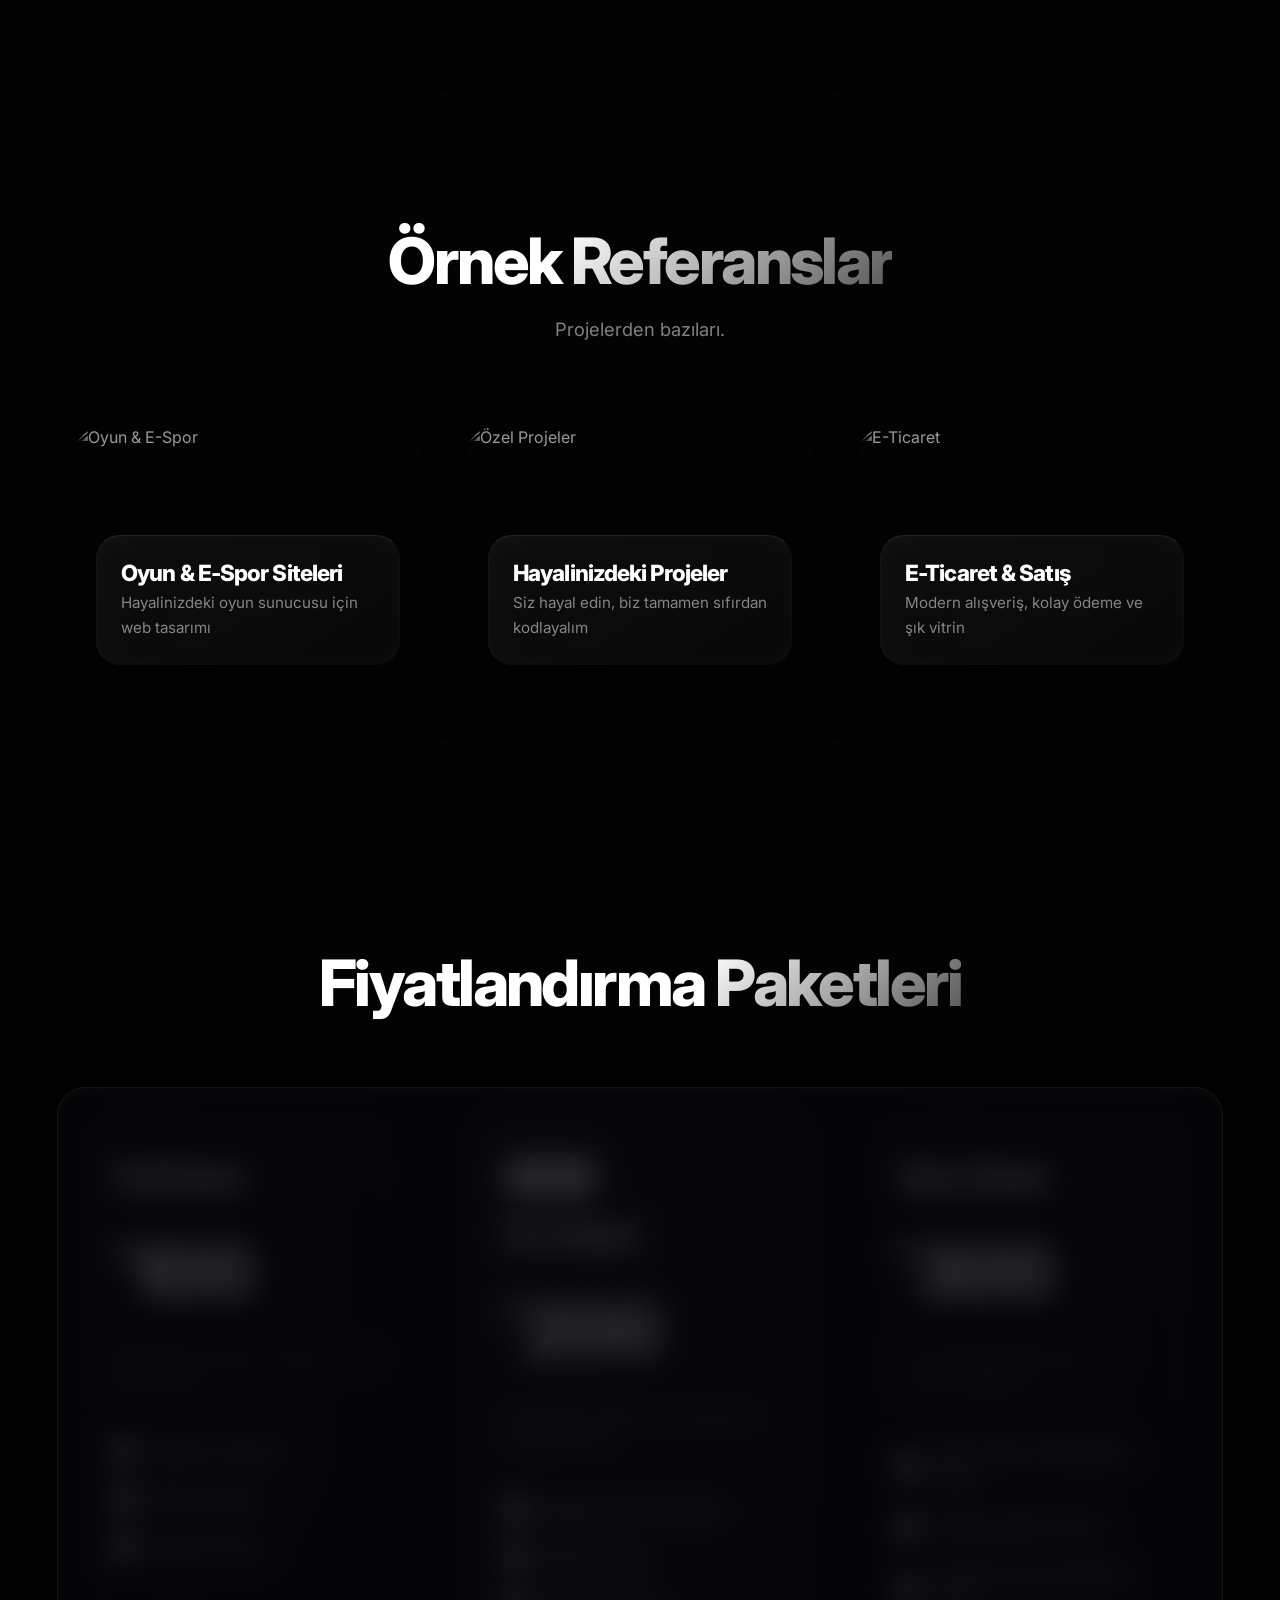
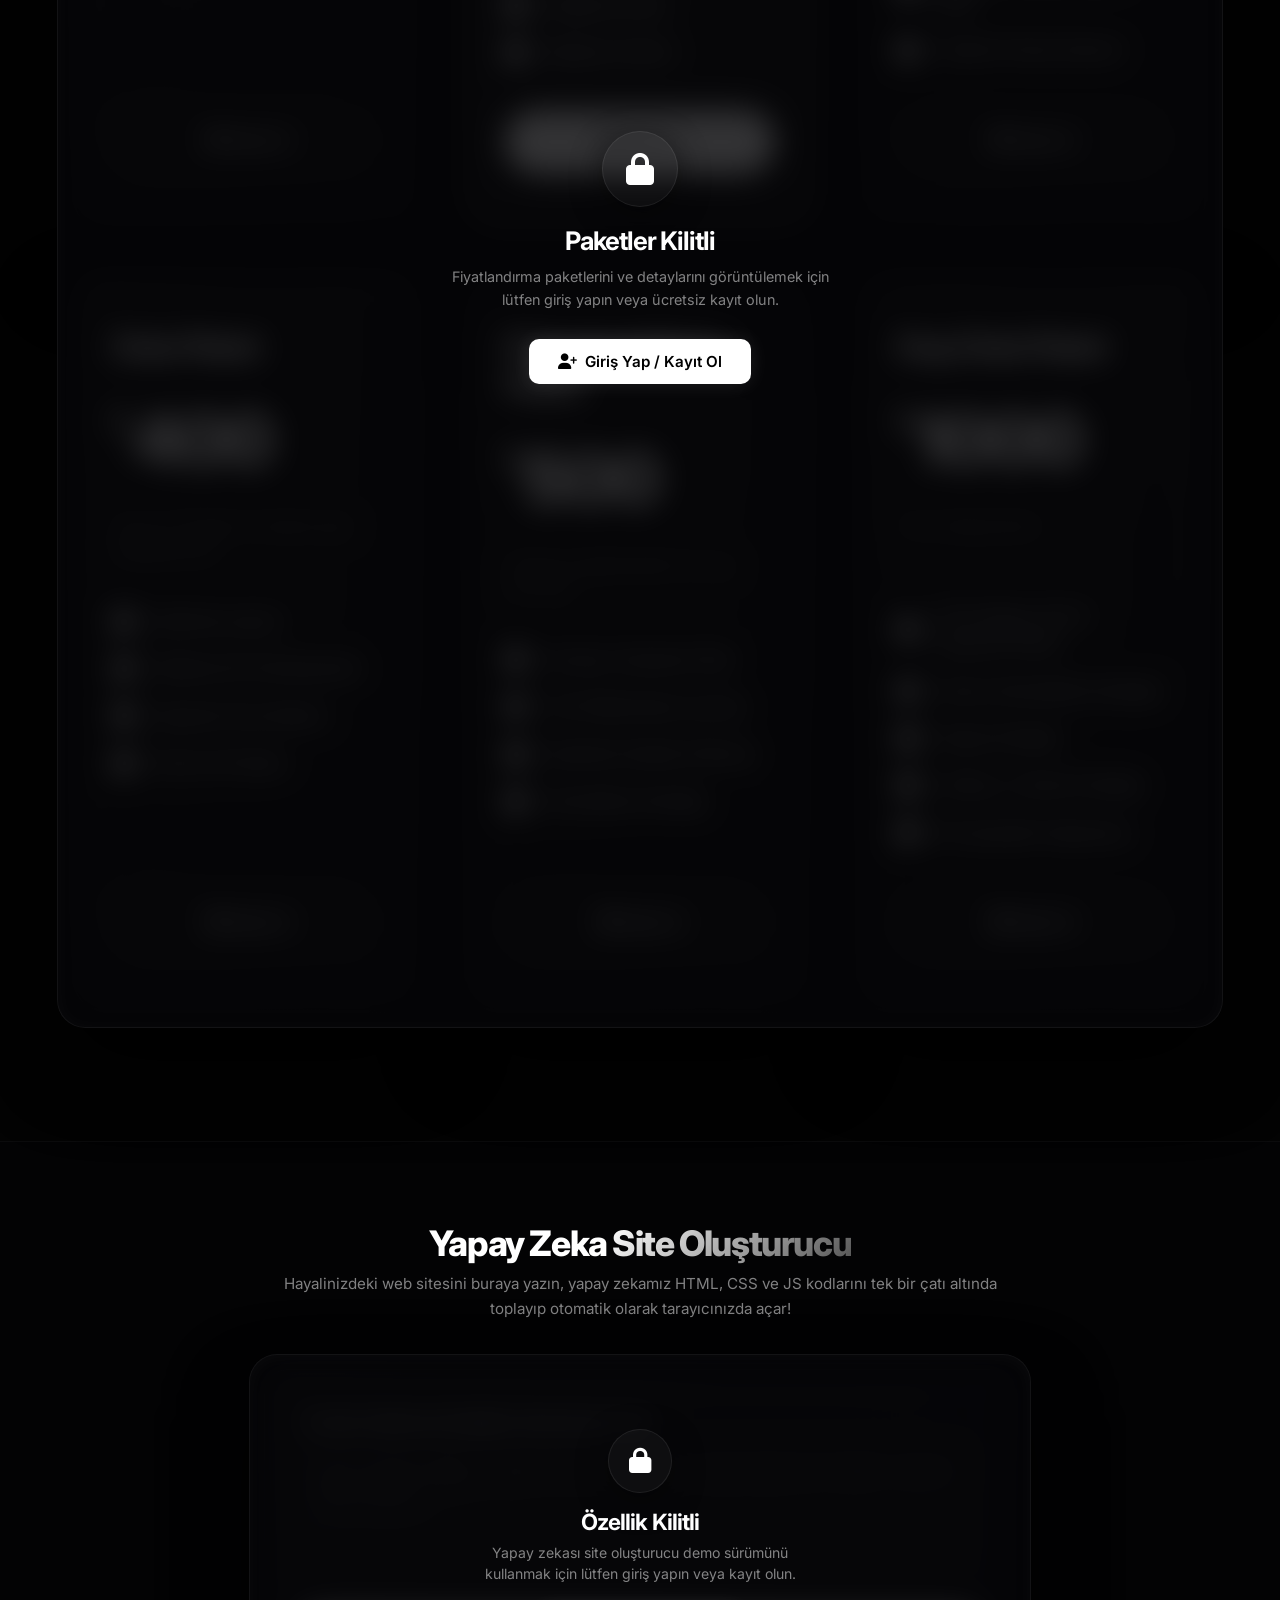
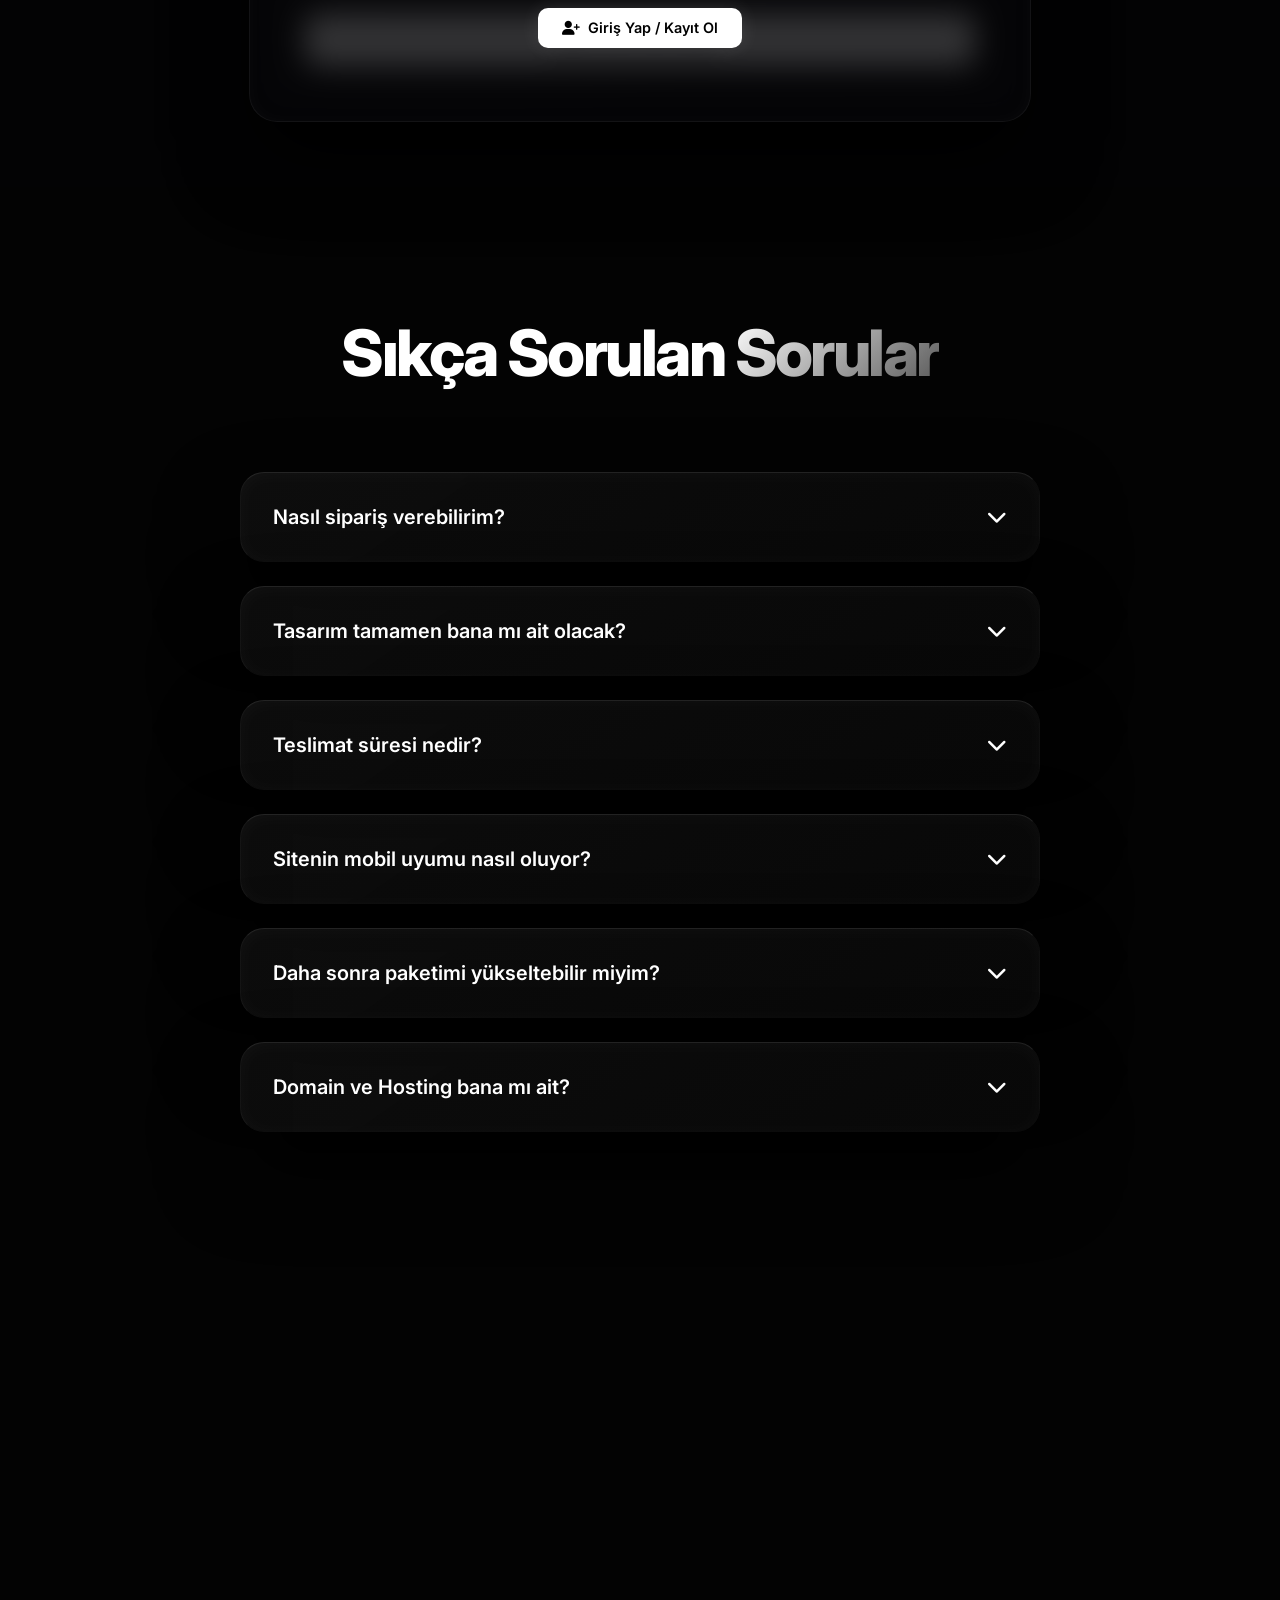
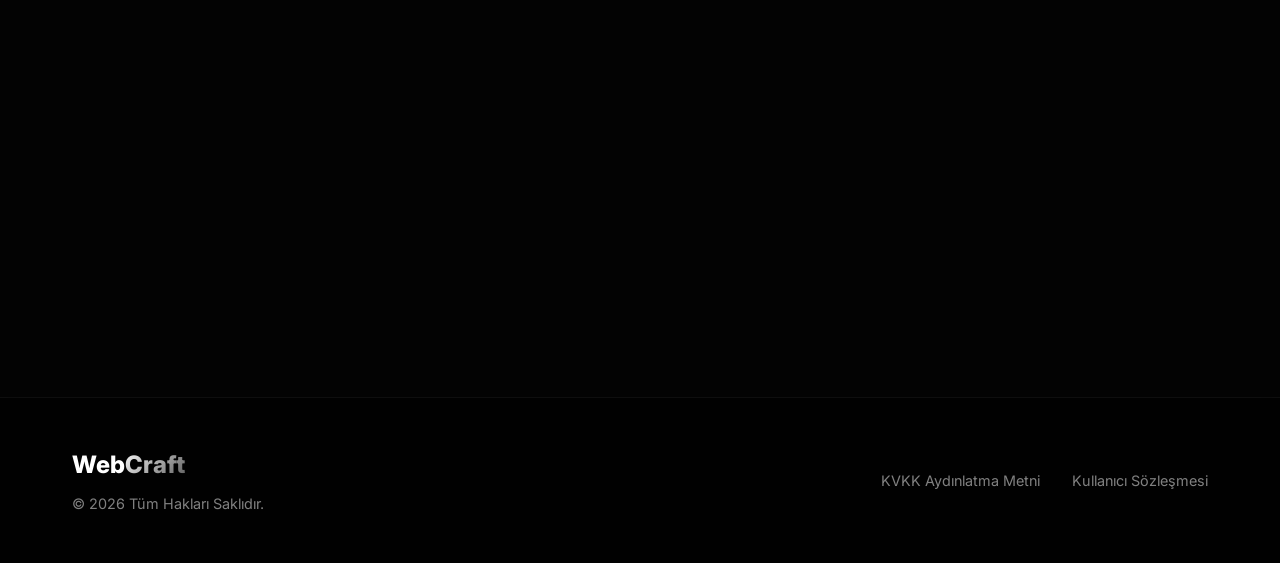
==== commit 323a9878: "Add files via upload" ====
--- a/index.html
+++ b/index.html
@@ -1007,7 +1007,19 @@
         <div class="section-header reveal">
           <h2 class="section-title">Fiyatlandırma <span class="gradient-text">Paketleri</span></h2>
         </div>
-        <div class="pricing-grid">
+        <div style="position: relative;">
+          <!-- Locked Overlay for Unauthenticated Users -->
+          <div id="pricingLockOverlay" class="glass-card" style="position: absolute; inset: -15px; z-index: 10; display: flex; flex-direction: column; align-items: center; justify-content: center; backdrop-filter: blur(15px); -webkit-backdrop-filter: blur(15px); background: rgba(5, 5, 8, 0.82); border: 1px solid rgba(255,255,255,0.06); border-radius: 28px; text-align: center; padding: 3rem; transition: opacity 0.5s ease, visibility 0.5s;">
+            <div style="width: 76px; height: 76px; background: rgba(255,255,255,0.03); border: 1px solid rgba(255,255,255,0.08); border-radius: 50%; display: flex; align-items: center; justify-content: center; font-size: 2rem; color: #ffffff; margin-bottom: 1.2rem; box-shadow: 0 8px 30px rgba(0,0,0,0.5);">
+              <i class="fa-solid fa-lock"></i>
+            </div>
+            <h3 style="font-size: 1.6rem; font-weight: 700; margin-bottom: 0.5rem; color: white;">Paketler Kilitli</h3>
+            <p style="color: var(--text-secondary); max-width: 380px; margin-bottom: 1.8rem; font-size: 0.9rem; line-height: 1.6;">Fiyatlandırma paketlerini ve detaylarını görüntülemek için lütfen giriş yapın veya ücretsiz kayıt olun.</p>
+            <button class="btn-primary" onclick="openModal()" style="padding: 0.8rem 1.8rem; font-size: 0.95rem; font-weight: 600; border-radius: 10px; cursor: pointer; display: flex; align-items: center; gap: 8px;">
+              <i class="fa-solid fa-user-plus"></i> Giriş Yap / Kayıt Ol
+            </button>
+          </div>
+          <div class="pricing-grid">
 
           <div class="pricing-card glass-card reveal">
             <h3 class="plan-name">Full Paket</h3>
@@ -1105,12 +1117,48 @@
             </ul>
             <a href="#contact" class="btn-outline btn-full"><i class="fa-solid fa-cart-shopping"></i> Satın Al</a>
           </div>
-
+        </div>
+      </div>
+      </div>
+    </section>
+
+    <!-- AI Site Generator (Free Trial) Section -->
+    <section class="ai-generator" id="ai-generator" style="padding: 5rem 0; background: rgba(5,5,8,0.3); border-top: 1px solid rgba(255,255,255,0.03); position: relative;">
+      <div class="container" style="max-width: 800px; margin: 0 auto; padding: 0 1.5rem;">
+        <div class="section-header reveal" style="text-align: center; margin-bottom: 3rem;">
+          <h2 class="section-title" style="font-size: 2.2rem; font-weight: 800; margin-bottom: 0.5rem;">Yapay Zeka <span class="gradient-text">Site Oluşturucu</span></h2>
+          <p style="color: var(--text-secondary); font-size: 0.95rem;">Hayalinizdeki web sitesini buraya yazın, yapay zekamız HTML, CSS ve JS kodlarını tek bir çatı altında toplayıp otomatik olarak tarayıcınızda açar!</p>
+        </div>
+
+        <div style="position: relative;">
+          <!-- Locked Overlay for Generator -->
+          <div id="generatorLockOverlay" class="glass-card" style="position: absolute; inset: -15px; z-index: 10; display: flex; flex-direction: column; align-items: center; justify-content: center; backdrop-filter: blur(15px); -webkit-backdrop-filter: blur(15px); background: rgba(5, 5, 8, 0.82); border: 1px solid rgba(255,255,255,0.06); border-radius: 28px; text-align: center; padding: 2rem; transition: opacity 0.5s ease, visibility 0.5s;">
+            <div style="width: 64px; height: 64px; background: rgba(255,255,255,0.03); border: 1px solid rgba(255,255,255,0.08); border-radius: 50%; display: flex; align-items: center; justify-content: center; font-size: 1.6rem; color: #ffffff; margin-bottom: 1rem; box-shadow: 0 8px 30px rgba(0,0,0,0.5);">
+              <i class="fa-solid fa-lock"></i>
+            </div>
+            <h3 style="font-size: 1.4rem; font-weight: 700; margin-bottom: 0.4rem; color: white;">Özellik Kilitli</h3>
+            <p style="color: var(--text-secondary); max-width: 340px; margin-bottom: 1.5rem; font-size: 0.88rem; line-height: 1.5;">Yapay zekası site oluşturucu demo sürümünü kullanmak için lütfen giriş yapın veya kayıt olun.</p>
+            <button class="btn-primary" onclick="openModal()" style="padding: 0.7rem 1.5rem; font-size: 0.9rem; font-weight: 600; border-radius: 10px; cursor: pointer; display: flex; align-items: center; gap: 8px;">
+              <i class="fa-solid fa-user-plus"></i> Giriş Yap / Kayıt Ol
+            </button>
+          </div>
+
+          <!-- Prompt Box Form -->
+          <div class="glass-card" style="padding: 2.5rem; border-radius: 24px;">
+            <form onsubmit="handleAiGeneration(event)">
+              <div style="margin-bottom: 1.5rem; text-align: left;">
+                <label style="display: block; font-size: 0.9rem; font-weight: 600; margin-bottom: 0.6rem; color: rgba(255,255,255,0.9);">Ücretsiz Hakkınızla İstediğiniz Siteyi Buraya Yazın</label>
+                <textarea id="aiPrompt" required placeholder="Örn: Siyah temalı, altın sarısı detayları olan lüks bir kuaför salonu web sitesi..." style="width: 100%; height: 140px; background: rgba(255,255,255,0.02); border: 1px solid rgba(255,255,255,0.06); border-radius: 14px; padding: 1rem; color: white; font-size: 0.95rem; line-height: 1.6; resize: none; outline: none; transition: 0.3s;" onfocus="this.style.borderColor='white'; this.style.boxShadow='0 0 10px rgba(255,255,255,0.05)';" onblur="this.style.borderColor='rgba(255,255,255,0.06)'; this.style.boxShadow='none';"></textarea>
+              </div>
+              <button type="submit" id="aiSubmitBtn" class="btn-primary" style="width: 100%; padding: 1rem; font-weight: 600; font-size: 1rem; border-radius: 12px; cursor: pointer; display: flex; align-items: center; justify-content: center; gap: 10px; transition: 0.3s;">
+                <i class="fa-solid fa-wand-magic-sparkles"></i>  Siteyi Oluştur
+              </button>
+            </form>
+          </div>
         </div>
       </div>
     </section>
 
-    
     <section class="faq" id="faq">
       <div class="container">
         <div class="section-header reveal">
@@ -1221,23 +1269,62 @@
 
     
     <div class="modal-overlay" id="authModal" onclick="closeModalOutside(event)">
-      <div class="modal glass-card" id="modalBox">
+      <div class="modal glass-card" id="modalBox" style="max-width: 440px; padding: 2.5rem;">
         <button class="modal-close" onclick="closeModal()"><i class="fa-solid fa-xmark"></i></button>
 
-        
-        <div class="modal-tab" id="loginTab">
-          <h2>Google İle Başla</h2>
-          <p class="modal-sub">Güvenli, hızlı ve şifresiz giriş.</p>
-          
-          <button class="btn-google" style="padding: 1.5rem; font-size: 1.2rem; margin-top: 1rem; cursor: pointer; color: white; background: rgba(255,255,255,0.05); border: 1px solid rgba(255,255,255,0.1);">
-            <i class="fa-brands fa-google" style="color: #ffffff; margin-right: 12px; font-size: 1.5rem;"></i>
-            Yapım aşamasında!
-          </button>
-          
-          <p class="switch-auth" style="margin-top: 2rem; font-size: 0.9rem;">
-            Kayıt olarak <a href="#" onclick="openLegalModal('terms'); return false;" style="color: white; text-decoration: underline;">Kullanıcı Sözleşmesi</a>'ni kabul etmiş sayılırsınız.
-          </p>
+        <!-- Notification area inside the modal -->
+        <div id="authAlert" style="display: none; padding: 0.8rem 1rem; border-radius: 12px; font-size: 0.88rem; margin-bottom: 1.5rem; text-align: left;"></div>
+
+        <!-- Title Header -->
+        <div class="auth-header" style="text-align: center; margin-bottom: 1.5rem;">
+          <h2 id="authTitle" style="font-size: 1.5rem; font-weight: 700; margin-bottom: 0.4rem;">Giriş Yap</h2>
+          <p id="authSubtitle" style="color: var(--text-secondary); font-size: 0.85rem;">Devam etmek için hesabınıza giriş yapın.</p>
         </div>
+
+        <!-- Tab Switcher -->
+        <div class="tab-switcher" style="display: flex; background: rgba(255, 255, 255, 0.02); border: 1px solid rgba(255, 255, 255, 0.05); padding: 4px; border-radius: 12px; margin-bottom: 1.5rem;">
+          <button type="button" id="tabBtnLogin" class="tab-btn active" onclick="switchAuthTab('login')" style="flex: 1; background: rgba(255, 255, 255, 0.06); border: none; color: white; padding: 0.6rem; font-size: 0.88rem; font-weight: 600; border-radius: 8px; cursor: pointer; transition: all 0.3s;">Giriş Yap</button>
+          <button type="button" id="tabBtnRegister" class="tab-btn" onclick="switchAuthTab('register')" style="flex: 1; background: transparent; border: none; color: var(--text-secondary); padding: 0.6rem; font-size: 0.88rem; font-weight: 600; border-radius: 8px; cursor: pointer; transition: all 0.3s;">Kayıt Ol</button>
+        </div>
+
+        <!-- Login Form -->
+        <div id="loginForm" class="auth-form-tab active">
+          <form onsubmit="handleLocalLogin(event)">
+            <div style="margin-bottom: 1.2rem; text-align: left;">
+              <label style="display: block; font-size: 0.85rem; margin-bottom: 0.4rem; color: rgba(255,255,255,0.85);">E-Posta</label>
+              <input type="email" id="loginEmail" required style="width: 100%; background: rgba(255,255,255,0.03); border: 1px solid rgba(255,255,255,0.08); padding: 0.8rem 1rem; border-radius: 10px; color: white; font-size: 0.9rem; outline: none; transition: 0.3s;" onfocus="this.style.borderColor='white'; this.style.boxShadow='0 0 10px rgba(255,255,255,0.1)';" onblur="this.style.borderColor='rgba(255,255,255,0.08)'; this.style.boxShadow='none';" />
+            </div>
+            <div style="margin-bottom: 1.5rem; text-align: left;">
+              <label style="display: block; font-size: 0.85rem; margin-bottom: 0.4rem; color: rgba(255,255,255,0.85);">Şifre</label>
+              <input type="password" id="loginPassword" required style="width: 100%; background: rgba(255,255,255,0.03); border: 1px solid rgba(255,255,255,0.08); padding: 0.8rem 1rem; border-radius: 10px; color: white; font-size: 0.9rem; outline: none; transition: 0.3s;" onfocus="this.style.borderColor='white'; this.style.boxShadow='0 0 10px rgba(255,255,255,0.1)';" onblur="this.style.borderColor='rgba(255,255,255,0.08)'; this.style.boxShadow='none';" />
+            </div>
+            <button type="submit" class="btn-primary" style="width: 100%; padding: 0.9rem; font-weight: 600; border-radius: 10px; cursor: pointer; transition: 0.3s;">Giriş Yap</button>
+          </form>
+        </div>
+
+        <!-- Register Form -->
+        <div id="registerForm" class="auth-form-tab" style="display: none;">
+          <form onsubmit="handleLocalRegister(event)">
+            <div style="margin-bottom: 1.2rem; text-align: left;">
+              <label style="display: block; font-size: 0.85rem; margin-bottom: 0.4rem; color: rgba(255,255,255,0.85);">Ad Soyad</label>
+              <input type="text" id="registerName" required style="width: 100%; background: rgba(255,255,255,0.03); border: 1px solid rgba(255,255,255,0.08); padding: 0.8rem 1rem; border-radius: 10px; color: white; font-size: 0.9rem; outline: none; transition: 0.3s;" onfocus="this.style.borderColor='white'; this.style.boxShadow='0 0 10px rgba(255,255,255,0.1)';" onblur="this.style.borderColor='rgba(255,255,255,0.08)'; this.style.boxShadow='none';" />
+            </div>
+            <div style="margin-bottom: 1.2rem; text-align: left;">
+              <label style="display: block; font-size: 0.85rem; margin-bottom: 0.4rem; color: rgba(255,255,255,0.85);">E-Posta</label>
+              <input type="email" id="registerEmail" required style="width: 100%; background: rgba(255,255,255,0.03); border: 1px solid rgba(255,255,255,0.08); padding: 0.8rem 1rem; border-radius: 10px; color: white; font-size: 0.9rem; outline: none; transition: 0.3s;" onfocus="this.style.borderColor='white'; this.style.boxShadow='0 0 10px rgba(255,255,255,0.1)';" onblur="this.style.borderColor='rgba(255,255,255,0.08)'; this.style.boxShadow='none';" />
+            </div>
+            <div style="margin-bottom: 1.2rem; text-align: left;">
+              <label style="display: block; font-size: 0.85rem; margin-bottom: 0.4rem; color: rgba(255,255,255,0.85);">Şifre (Min. 6 Karakter)</label>
+              <input type="password" id="registerPassword" required style="width: 100%; background: rgba(255,255,255,0.03); border: 1px solid rgba(255,255,255,0.08); padding: 0.8rem 1rem; border-radius: 10px; color: white; font-size: 0.9rem; outline: none; transition: 0.3s;" onfocus="this.style.borderColor='white'; this.style.boxShadow='0 0 10px rgba(255,255,255,0.1)';" onblur="this.style.borderColor='rgba(255,255,255,0.08)'; this.style.boxShadow='none';" />
+            </div>
+
+            <button type="submit" class="btn-primary" style="width: 100%; padding: 0.9rem; font-weight: 600; border-radius: 10px; cursor: pointer; transition: 0.3s;">Kayıt Ol</button>
+          </form>
+        </div>
+
+        <p class="switch-auth" style="margin-top: 1.5rem; font-size: 0.8rem; text-align: center;">
+          Kayıt olarak <a href="#" onclick="openLegalModal('terms'); return false;" style="color: white; text-decoration: underline;">Kullanıcı Sözleşmesi</a>'ni kabul etmiş sayılırsınız.
+        </p>
       </div>
     </div>
 
@@ -1286,12 +1373,14 @@
         const modal = document.getElementById('authModal');
         modal.classList.add('active');
         document.body.style.overflow = 'hidden';
+        switchAuthTab('login'); // Always open on Login tab
       }
 
       function closeModal() {
         const modal = document.getElementById('authModal');
         modal.classList.remove('active');
         document.body.style.overflow = 'auto';
+        document.getElementById('authAlert').style.display = 'none';
       }
 
       function closeModalOutside(event) {
@@ -1299,6 +1388,526 @@
           closeModal();
         }
       }
+
+      // Tab switcher
+      function switchAuthTab(tab) {
+        const loginForm = document.getElementById('loginForm');
+        const registerForm = document.getElementById('registerForm');
+        const tabBtnLogin = document.getElementById('tabBtnLogin');
+        const tabBtnRegister = document.getElementById('tabBtnRegister');
+        const authTitle = document.getElementById('authTitle');
+        const authSubtitle = document.getElementById('authSubtitle');
+        const alertBox = document.getElementById('authAlert');
+
+        alertBox.style.display = 'none';
+
+        if (tab === 'login') {
+          loginForm.style.display = 'block';
+          registerForm.style.display = 'none';
+          tabBtnLogin.classList.add('active');
+          tabBtnRegister.classList.remove('active');
+          tabBtnLogin.style.background = 'rgba(255, 255, 255, 0.06)';
+          tabBtnLogin.style.color = 'white';
+          tabBtnRegister.style.background = 'transparent';
+          tabBtnRegister.style.color = 'var(--text-secondary)';
+          authTitle.innerText = 'Giriş Yap';
+          authSubtitle.innerText = 'Devam etmek için hesabınıza giriş yapın.';
+        } else {
+          loginForm.style.display = 'none';
+          registerForm.style.display = 'block';
+          tabBtnLogin.classList.remove('active');
+          tabBtnRegister.classList.add('active');
+          tabBtnRegister.style.background = 'rgba(255, 255, 255, 0.06)';
+          tabBtnRegister.style.color = 'white';
+          tabBtnLogin.style.background = 'transparent';
+          tabBtnLogin.style.color = 'var(--text-secondary)';
+          authTitle.innerText = 'Kayıt Ol';
+          authSubtitle.innerText = 'Yeni bir hesap oluşturarak başlayın.';
+        }
+      }
+
+
+
+      // Local Registration
+      function handleLocalRegister(event) {
+        event.preventDefault();
+        const name = document.getElementById('registerName').value.trim();
+        const email = document.getElementById('registerEmail').value.trim();
+        const password = document.getElementById('registerPassword').value;
+        const alertBox = document.getElementById('authAlert');
+
+        if (password.length < 6) {
+          alertBox.style.display = 'block';
+          alertBox.style.background = 'rgba(239, 68, 68, 0.1)';
+          alertBox.style.border = '1px solid rgba(239, 68, 68, 0.2)';
+          alertBox.style.color = '#fca5a5';
+          alertBox.innerText = 'Şifre en az 6 karakter olmalıdır.';
+          return;
+        }
+
+        let users = JSON.parse(localStorage.getItem('local_users') || '[]');
+        const userExists = users.some(u => u.email.toLowerCase() === email.toLowerCase());
+
+        if (userExists) {
+          alertBox.style.display = 'block';
+          alertBox.style.background = 'rgba(239, 68, 68, 0.1)';
+          alertBox.style.border = '1px solid rgba(239, 68, 68, 0.2)';
+          alertBox.style.color = '#fca5a5';
+          alertBox.innerText = 'Bu e-posta adresi zaten kayıtlı!';
+        } else {
+          users.push({ name, email, password });
+          localStorage.setItem('local_users', JSON.stringify(users));
+
+          alertBox.style.display = 'block';
+          alertBox.style.background = 'rgba(16, 185, 129, 0.1)';
+          alertBox.style.border = '1px solid rgba(16, 185, 129, 0.2)';
+          alertBox.style.color = '#a7f3d0';
+          alertBox.innerText = 'Kayıt başarılı! Şimdi giriş yapabilirsiniz.';
+
+          // Reset fields
+          document.getElementById('registerName').value = '';
+          document.getElementById('registerEmail').value = '';
+          document.getElementById('registerPassword').value = '';
+
+          setTimeout(() => {
+            switchAuthTab('login');
+          }, 1500);
+        }
+      }
+
+      // Local Login
+      function handleLocalLogin(event) {
+        event.preventDefault();
+        const email = document.getElementById('loginEmail').value.trim();
+        const password = document.getElementById('loginPassword').value;
+        const alertBox = document.getElementById('authAlert');
+
+        const users = JSON.parse(localStorage.getItem('local_users') || '[]');
+        const user = users.find(u => u.email.toLowerCase() === email.toLowerCase() && u.password === password);
+
+        if (user) {
+          sessionStorage.setItem('loggedInUser', JSON.stringify(user));
+          alertBox.style.display = 'block';
+          alertBox.style.background = 'rgba(16, 185, 129, 0.1)';
+          alertBox.style.border = '1px solid rgba(16, 185, 129, 0.2)';
+          alertBox.style.color = '#a7f3d0';
+          alertBox.innerText = 'Giriş başarılı! Yönlendiriliyorsunuz...';
+
+          // Reset fields
+          document.getElementById('loginEmail').value = '';
+          document.getElementById('loginPassword').value = '';
+
+          setTimeout(() => {
+            closeModal();
+            updateNavbarUI();
+          }, 1000);
+        } else {
+          alertBox.style.display = 'block';
+          alertBox.style.background = 'rgba(239, 68, 68, 0.1)';
+          alertBox.style.border = '1px solid rgba(239, 68, 68, 0.2)';
+          alertBox.style.color = '#fca5a5';
+          alertBox.innerText = 'E-posta veya şifre hatalı!';
+        }
+      }
+
+      let cooldownInterval = null;
+
+      function checkAndUpdateCooldown() {
+        const user = JSON.parse(sessionStorage.getItem('loggedInUser'));
+        const submitBtn = document.getElementById('aiSubmitBtn');
+        if (!submitBtn) return;
+
+        if (!user) {
+          submitBtn.disabled = true;
+          submitBtn.innerHTML = `<i class="fa-solid fa-lock"></i> Lütfen Giriş Yapın`;
+          return;
+        }
+
+        const lastTime = localStorage.getItem('last_generation_time_' + user.email);
+        if (!lastTime) {
+          submitBtn.disabled = false;
+          submitBtn.innerHTML = `<i class="fa-solid fa-wand-magic-sparkles"></i> Sihirli Siteyi Oluştur`;
+          return;
+        }
+
+        const elapsed = Date.now() - parseInt(lastTime, 10);
+        const cooldownMs = 5 * 60 * 1000; // 5 minutes
+
+        if (elapsed < cooldownMs) {
+          submitBtn.disabled = true;
+          const remainingSec = Math.ceil((cooldownMs - elapsed) / 1000);
+          const mins = Math.floor(remainingSec / 60);
+          const secs = remainingSec % 60;
+          const timeStr = `${mins.toString().padStart(2, '0')}:${secs.toString().padStart(2, '0')}`;
+          submitBtn.innerHTML = `<i class="fa-solid fa-hourglass-half"></i> Tekrar oluşturmak için bekleyin (${timeStr})`;
+        } else {
+          submitBtn.disabled = false;
+          submitBtn.innerHTML = `<i class="fa-solid fa-wand-magic-sparkles"></i> Sihirli Siteyi Oluştur`;
+        }
+      }
+
+      function startCooldownTimer() {
+        if (cooldownInterval) clearInterval(cooldownInterval);
+        cooldownInterval = setInterval(checkAndUpdateCooldown, 1000);
+        checkAndUpdateCooldown();
+      }
+
+      // Navbar and locking overlays update
+      function updateNavbarUI() {
+        const navActions = document.querySelector('.nav-actions');
+        const pricingLockOverlay = document.getElementById('pricingLockOverlay');
+        const generatorLockOverlay = document.getElementById('generatorLockOverlay');
+        if (!navActions) return;
+
+        const user = JSON.parse(sessionStorage.getItem('loggedInUser'));
+        if (user) {
+          navActions.innerHTML = `
+            <span style="font-size: 0.9rem; margin-right: 12px; color: rgba(255,255,255,0.85); display: inline-flex; align-items: center; gap: 8px;">
+              <i class="fa-solid fa-circle-user" style="font-size: 1.1rem; color: #ffffff;"></i>
+              Merhaba, <strong>${user.name}</strong>
+            </span>
+            <button class="btn-primary" onclick="handleLocalLogout()" style="padding: 0.5rem 1rem; font-size: 0.85rem; cursor: pointer;"><i class="fa-solid fa-sign-out-alt"></i> Çıkış</button>
+          `;
+
+          // Hide pricing lock overlay
+          if (pricingLockOverlay) {
+            pricingLockOverlay.style.opacity = '0';
+            setTimeout(() => {
+              pricingLockOverlay.style.display = 'none';
+            }, 500);
+          }
+
+          // Hide generator lock overlay
+          if (generatorLockOverlay) {
+            generatorLockOverlay.style.opacity = '0';
+            setTimeout(() => {
+              generatorLockOverlay.style.display = 'none';
+            }, 500);
+          }
+
+          // Start cooldown display check
+          startCooldownTimer();
+        } else {
+          navActions.innerHTML = `
+            <button class="btn-primary" onclick="openModal()"><i class="fa-solid fa-user"></i> Giriş Yap</button>
+          `;
+
+          // Show pricing lock overlay
+          if (pricingLockOverlay) {
+            pricingLockOverlay.style.display = 'flex';
+            pricingLockOverlay.style.opacity = '1';
+          }
+
+          // Show generator lock overlay
+          if (generatorLockOverlay) {
+            generatorLockOverlay.style.display = 'flex';
+            generatorLockOverlay.style.opacity = '1';
+          }
+
+          // Disable submit button and set text to please login
+          const submitBtn = document.getElementById('aiSubmitBtn');
+          if (submitBtn) {
+            submitBtn.disabled = true;
+            submitBtn.innerHTML = `<i class="fa-solid fa-lock"></i> Lütfen Giriş Yapın`;
+          }
+          if (cooldownInterval) {
+            clearInterval(cooldownInterval);
+            cooldownInterval = null;
+          }
+        }
+      }
+
+      // Logout
+      function handleLocalLogout() {
+        sessionStorage.removeItem('loggedInUser');
+        updateNavbarUI();
+      }
+
+      // XOR Decryption
+      function xorDecrypt(hexStr) {
+        let decrypted = "";
+        for (let i = 0; i < hexStr.length; i += 2) {
+          const hexByte = hexStr.substring(i, i + 2);
+          const charCode = parseInt(hexByte, 16) ^ 87; // 'W' is ASCII 87
+          decrypted += String.fromCharCode(charCode);
+        }
+        return decrypted;
+      }
+
+      const GEMINI_HEX = "16067916356f0519611b64221e2e25343266210e366e233a3d3f222e621f36013a2467141e3a1c302d33343e65211512207a071a16";
+      const OPENROUTER_HEX = "243c7a38257a21667a6f6e6563323331633363313633676f64333435673362626262336236326136313466606433653332333535633136346e613432646634656f663364316761656f";
+
+      async function callGeminiApi(promptText, modelName) {
+        const apiKey = xorDecrypt(GEMINI_HEX);
+        const endpoint = `https://generativelanguage.googleapis.com/v1beta/models/${modelName}:generateContent?key=${apiKey}`;
+        
+        const systemPrompt = `You are a professional full-stack web developer. Generate a complete, modern, fully functional, responsive single-page HTML website including all CSS (styled with rich aesthetics, glassmorphism, glowing gradients, animations) and vanilla JavaScript.
+The user wants a website described as: "${promptText}".
+Make sure the page is completely beautiful, detailed, looks premium, has interactive elements (e.g. smooth scrolling, forms, cards, animations), and uses FontAwesome icons if needed.
+IMPORTANT: Do NOT include any markdown formatting, do not wrap in code blocks (like triple-backtick html), do not write any introductory or explanatory text. Write ONLY the raw HTML code starting with <!DOCTYPE html> and ending with </html>.
+Every style must be inside a <style> tag or inline.
+You MUST also inject this exact footer at the very bottom of the page (inside the body, before </body>):
+<footer style="text-align: center; padding: 2rem; background: #0b0b0f; color: #71717a; border-top: 1px solid rgba(255,255,255,0.05); font-family: sans-serif; font-size: 0.9rem; margin-top: 4rem;">development WebCraft<br>&copy; 2026 Tüm Hakları Saklıdır.</footer>`;
+
+        const response = await fetch(endpoint, {
+          method: "POST",
+          headers: {
+            "Content-Type": "application/json"
+          },
+          body: JSON.stringify({
+            contents: [{
+              parts: [{
+                text: systemPrompt
+              }]
+            }],
+            generationConfig: {
+              responseMimeType: "text/plain"
+            }
+          })
+        });
+
+        if (!response.ok) {
+          throw new Error(`Gemini API failed with status ${response.status}`);
+        }
+
+        const data = await response.json();
+        if (data.candidates && data.candidates[0] && data.candidates[0].content && data.candidates[0].content.parts[0]) {
+          return data.candidates[0].content.parts[0].text;
+        } else {
+          throw new Error("Invalid response format from Gemini API");
+        }
+      }
+
+      async function callOpenRouterApi(promptText) {
+        const apiKey = xorDecrypt(OPENROUTER_HEX);
+        const endpoint = "https://openrouter.ai/api/v1/chat/completions";
+        
+        const systemPrompt = `You are a professional full-stack web developer. Generate a complete, modern, fully functional, responsive single-page HTML website including all CSS (styled with rich aesthetics, glassmorphism, glowing gradients, animations) and vanilla JavaScript.
+The user wants a website described as: "${promptText}".
+Make sure the page is completely beautiful, detailed, looks premium, has interactive elements (e.g. smooth scrolling, forms, cards, animations), and uses FontAwesome icons if needed.
+IMPORTANT: Do NOT include any markdown formatting, do not wrap in code blocks (like triple-backtick html), do not write any introductory or explanatory text. Write ONLY the raw HTML code starting with <!DOCTYPE html> and ending with </html>.
+Every style must be inside a <style> tag or inline.
+You MUST also inject this exact footer at the very bottom of the page (inside the body, before </body>):
+<footer style="text-align: center; padding: 2rem; background: #0b0b0f; color: #71717a; border-top: 1px solid rgba(255,255,255,0.05); font-family: sans-serif; font-size: 0.9rem; margin-top: 4rem;">development WebCraft<br>&copy; 2026 Tüm Hakları Saklıdır.</footer>`;
+
+        const response = await fetch(endpoint, {
+          method: "POST",
+          headers: {
+            "Content-Type": "application/json",
+            "Authorization": `Bearer ${apiKey}`,
+            "HTTP-Referer": "https://guestiyy.github.io",
+            "X-Title": "WebCraft"
+          },
+          body: JSON.stringify({
+            model: "google/gemini-2.5-flash",
+            messages: [{
+              role: "user",
+              content: systemPrompt
+            }]
+          })
+        });
+
+        if (!response.ok) {
+          throw new Error(`OpenRouter API failed with status ${response.status}`);
+        }
+
+        const data = await response.json();
+        if (data.choices && data.choices[0] && data.choices[0].message) {
+          return data.choices[0].message.content;
+        } else {
+          throw new Error("Invalid response format from OpenRouter API");
+        }
+      }
+
+      async function generateSiteFromApi(promptText) {
+        // Try Gemini 2.5 Flash
+        try {
+          console.log("Trying Gemini 2.5 Flash...");
+          return await callGeminiApi(promptText, "gemini-2.5-flash");
+        } catch (err25) {
+          console.warn("Gemini 2.5 Flash failed:", err25);
+          // Try Gemini 1.5 Flash
+          try {
+            console.log("Trying Gemini 1.5 Flash...");
+            return await callGeminiApi(promptText, "gemini-1.5-flash");
+          } catch (err15) {
+            console.warn("Gemini 1.5 Flash failed:", err15);
+            // Try OpenRouter
+            try {
+              console.log("Trying OpenRouter...");
+              return await callOpenRouterApi(promptText);
+            } catch (errOr) {
+              console.error("OpenRouter failed:", errOr);
+              throw new Error("Tüm API servisleri başarısız oldu. Lütfen internet bağlantınızı veya API durumlarını kontrol edin.");
+            }
+          }
+        }
+      }
+
+      function cleanGeneratedCode(code) {
+        let clean = code.trim();
+        if (clean.startsWith('```html')) {
+          clean = clean.substring(7);
+        } else if (clean.startsWith('```xml')) {
+          clean = clean.substring(6);
+        } else if (clean.startsWith('```')) {
+          clean = clean.substring(3);
+        }
+        if (clean.endsWith('```')) {
+          clean = clean.substring(0, clean.length - 3);
+        }
+        clean = clean.trim();
+        return clean;
+      }
+
+      // AI website generation handler
+      async function handleAiGeneration(event) {
+        event.preventDefault();
+        const user = JSON.parse(sessionStorage.getItem('loggedInUser'));
+        if (!user) {
+          alert("Lütfen önce giriş yapın.");
+          return;
+        }
+
+        const promptInput = document.getElementById('aiPrompt');
+        const submitBtn = document.getElementById('aiSubmitBtn');
+        const promptText = promptInput.value.trim();
+        if (!promptText) return;
+
+        // Check cooldown
+        const lastTime = localStorage.getItem('last_generation_time_' + user.email);
+        if (lastTime) {
+          const elapsed = Date.now() - parseInt(lastTime, 10);
+          const cooldownMs = 5 * 60 * 1000; // 5 minutes
+          if (elapsed < cooldownMs) {
+            const remainingSec = Math.ceil((cooldownMs - elapsed) / 1000);
+            alert(`Lütfen bekleyin. Tekrar oluşturmak için kalan süre: ${Math.floor(remainingSec / 60)} dakika ${remainingSec % 60} saniye.`);
+            return;
+          }
+        }
+
+        // Disable button & change text to "Derleniyor..."
+        const originalBtnHtml = submitBtn.innerHTML;
+        submitBtn.disabled = true;
+        submitBtn.innerHTML = `<i class="fa-solid fa-spinner fa-spin"></i> Derleniyor...`;
+
+        try {
+          const rawCode = await generateSiteFromApi(promptText);
+          let cleanCode = cleanGeneratedCode(rawCode);
+
+          // Inject footer if not present
+          const footerHtml = `<footer style="text-align: center; padding: 2rem; background: #0b0b0f; color: #71717a; border-top: 1px solid rgba(255,255,255,0.05); font-family: sans-serif; font-size: 0.9rem; margin-top: 4rem;">development WebCraft<br>&copy; 2026 Tüm Hakları Saklıdır.</footer>`;
+          if (!cleanCode.includes("development WebCraft")) {
+            if (cleanCode.includes("</body>")) {
+              cleanCode = cleanCode.replace("</body>", footerHtml + "\n</body>");
+            } else {
+              cleanCode = cleanCode + "\n" + footerHtml;
+            }
+          }
+
+          // Open in a new tab
+          const newWindow = window.open('', '_blank');
+          if (newWindow) {
+            newWindow.document.open();
+            newWindow.document.write(cleanCode);
+            newWindow.document.close();
+          } else {
+            alert('Lütfen tarayıcınızın açılır pencere (pop-up) engelleyicisini kaldırıp tekrar deneyin.');
+          }
+
+          // Clear field
+          promptInput.value = '';
+
+          // Save last generation time to localStorage
+          localStorage.setItem('last_generation_time_' + user.email, Date.now().toString());
+          
+          // Restart cooldown display timer
+          startCooldownTimer();
+
+        } catch (error) {
+          console.error(error);
+          alert("Site oluşturulurken bir hata oluştu: " + error.message);
+          // Restore button state
+          checkAndUpdateCooldown();
+        }
+      }
+
+      // Logout
+      function handleLocalLogout() {
+        sessionStorage.removeItem('loggedInUser');
+        updateNavbarUI();
+      }
+
+      // DevTools and DOM Tampering Protection
+      function initSecurityProtections() {
+        // 1. Block Right-Click
+        document.addEventListener('contextmenu', (e) => {
+          e.preventDefault();
+        });
+
+        // 2. Block Inspect Shortcuts
+        document.addEventListener('keydown', (e) => {
+          // F12
+          if (e.key === 'F12') {
+            e.preventDefault();
+            return false;
+          }
+          // Ctrl+U
+          if (e.ctrlKey && e.key.toLowerCase() === 'u') {
+            e.preventDefault();
+            return false;
+          }
+          // Ctrl+Shift+I, Ctrl+Shift+J, Ctrl+Shift+C
+          if (e.ctrlKey && e.shiftKey && (e.key.toLowerCase() === 'i' || e.key.toLowerCase() === 'j' || e.key.toLowerCase() === 'c')) {
+            e.preventDefault();
+            return false;
+          }
+          // Ctrl+S
+          if (e.ctrlKey && e.key.toLowerCase() === 's') {
+            e.preventDefault();
+            return false;
+          }
+        });
+
+        // 3. MutationObserver to prevent lock bypass
+        const observer = new MutationObserver((mutations) => {
+          const loggedIn = !!sessionStorage.getItem('loggedInUser');
+          if (loggedIn) return; // Allow normal hiding of overlays upon successful login
+
+          // Check if lock overlays are deleted or styles modified to bypass lock
+          const pricingOverlay = document.getElementById('pricingLockOverlay');
+          const generatorOverlay = document.getElementById('generatorLockOverlay');
+          
+          if (!pricingOverlay || !generatorOverlay || 
+              pricingOverlay.style.display === 'none' || pricingOverlay.style.opacity === '0' ||
+              generatorOverlay.style.display === 'none' || generatorOverlay.style.opacity === '0' ||
+              pricingOverlay.style.visibility === 'hidden' || generatorOverlay.style.visibility === 'hidden') {
+            
+            // Tampering detected!
+            document.body.innerHTML = `
+              <div style="display:flex; flex-direction:column; align-items:center; justify-content:center; height:100vh; background:#050508; color:white; font-family:sans-serif; text-align:center; padding:2rem; gap:1rem; z-index:999999;">
+                <i class="fa-solid fa-triangle-exclamation" style="font-size: 3rem; color: #ef4444;"></i>
+                <h1 style="font-size: 1.8rem; margin: 0;">Güvenlik İhlali Tespit Edildi</h1>
+                <p style="color: #a1a1aa; font-size: 1rem; max-width: 400px; margin: 0;">Sayfa elementlerinde yetkisiz değişiklik yapıldığı için oturum sonlandırıldı ve sayfa sıfırlanıyor.</p>
+              </div>
+            `;
+            setTimeout(() => { location.reload(); }, 2000);
+          }
+        });
+
+        observer.observe(document.body, {
+          childList: true,
+          subtree: true,
+          attributes: true,
+          attributeFilter: ['style', 'class', 'hidden']
+        });
+      }
+
+      // Initialize Navbar UI and Security Protections on load
+      window.addEventListener('DOMContentLoaded', () => {
+        updateNavbarUI();
+        initSecurityProtections();
+      });
 
       
       const kvkkText = `<h2>KVKK Aydınlatma Metni</h2>
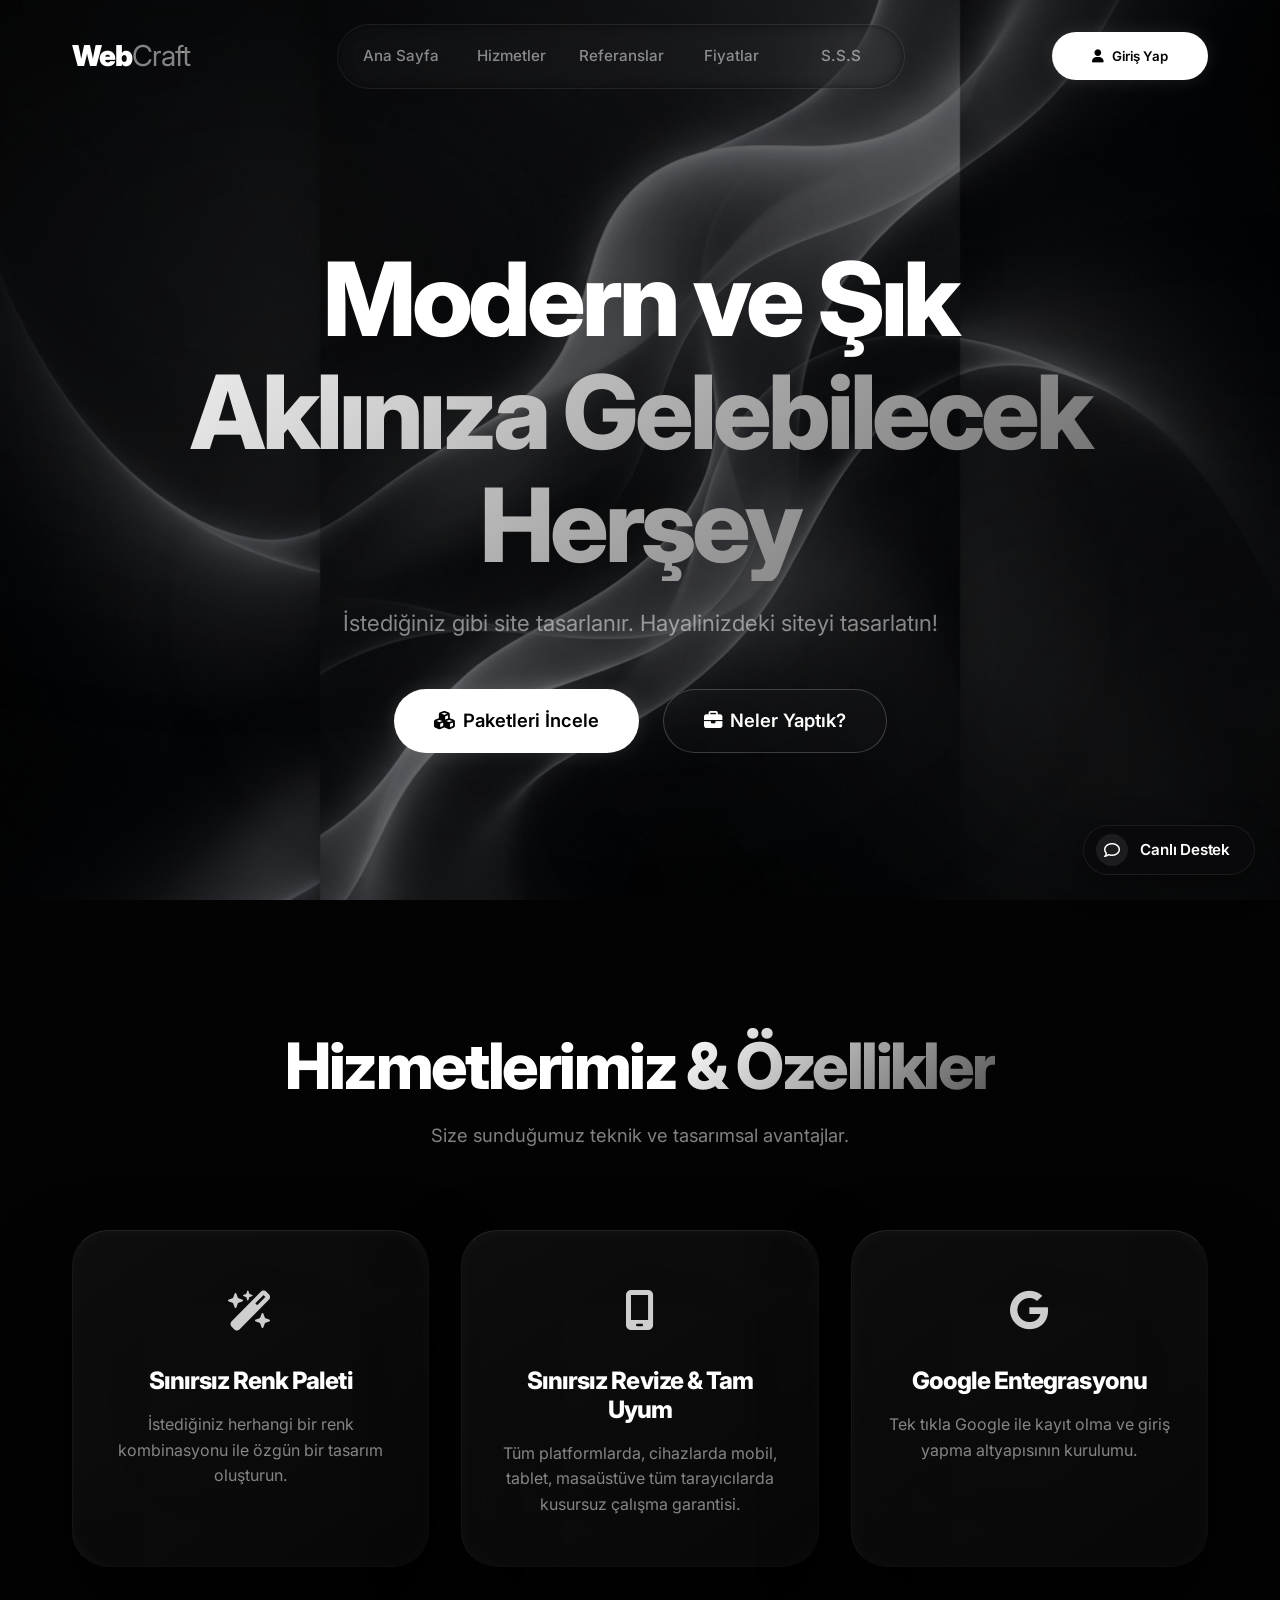
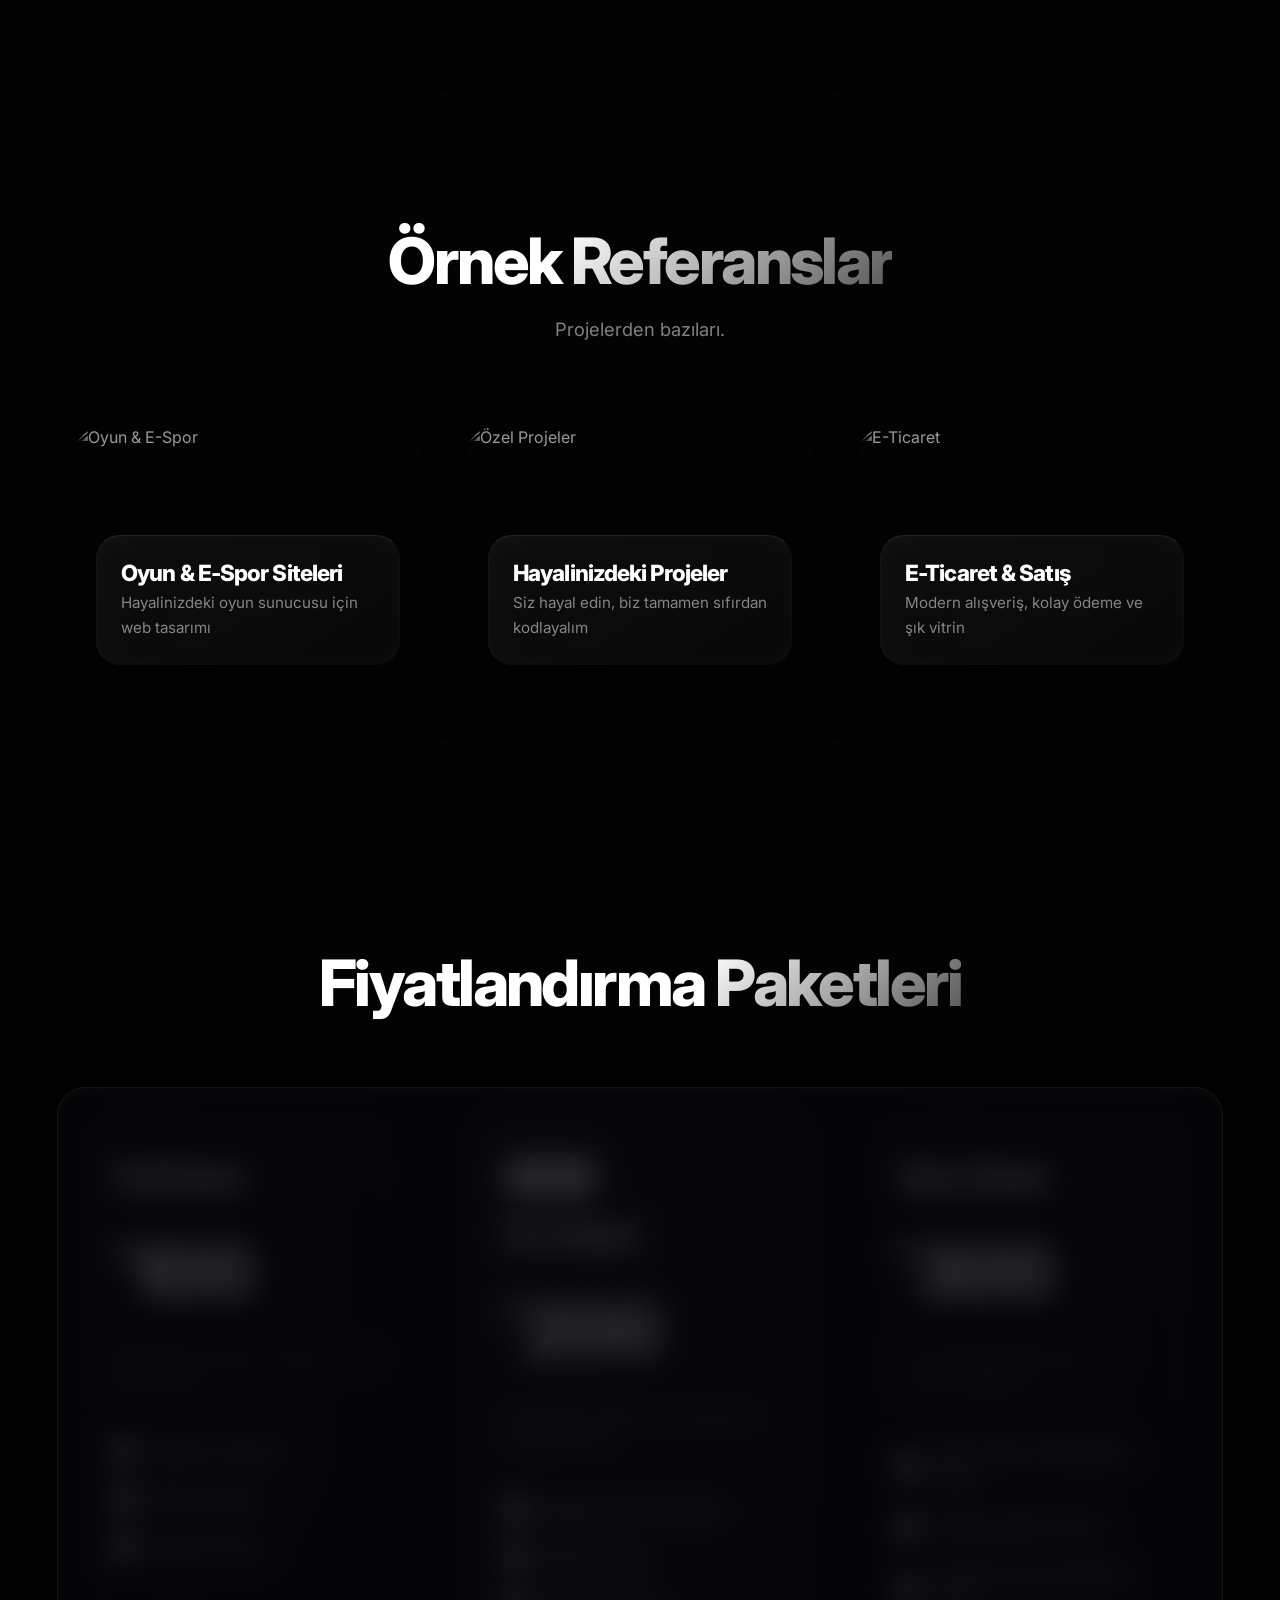
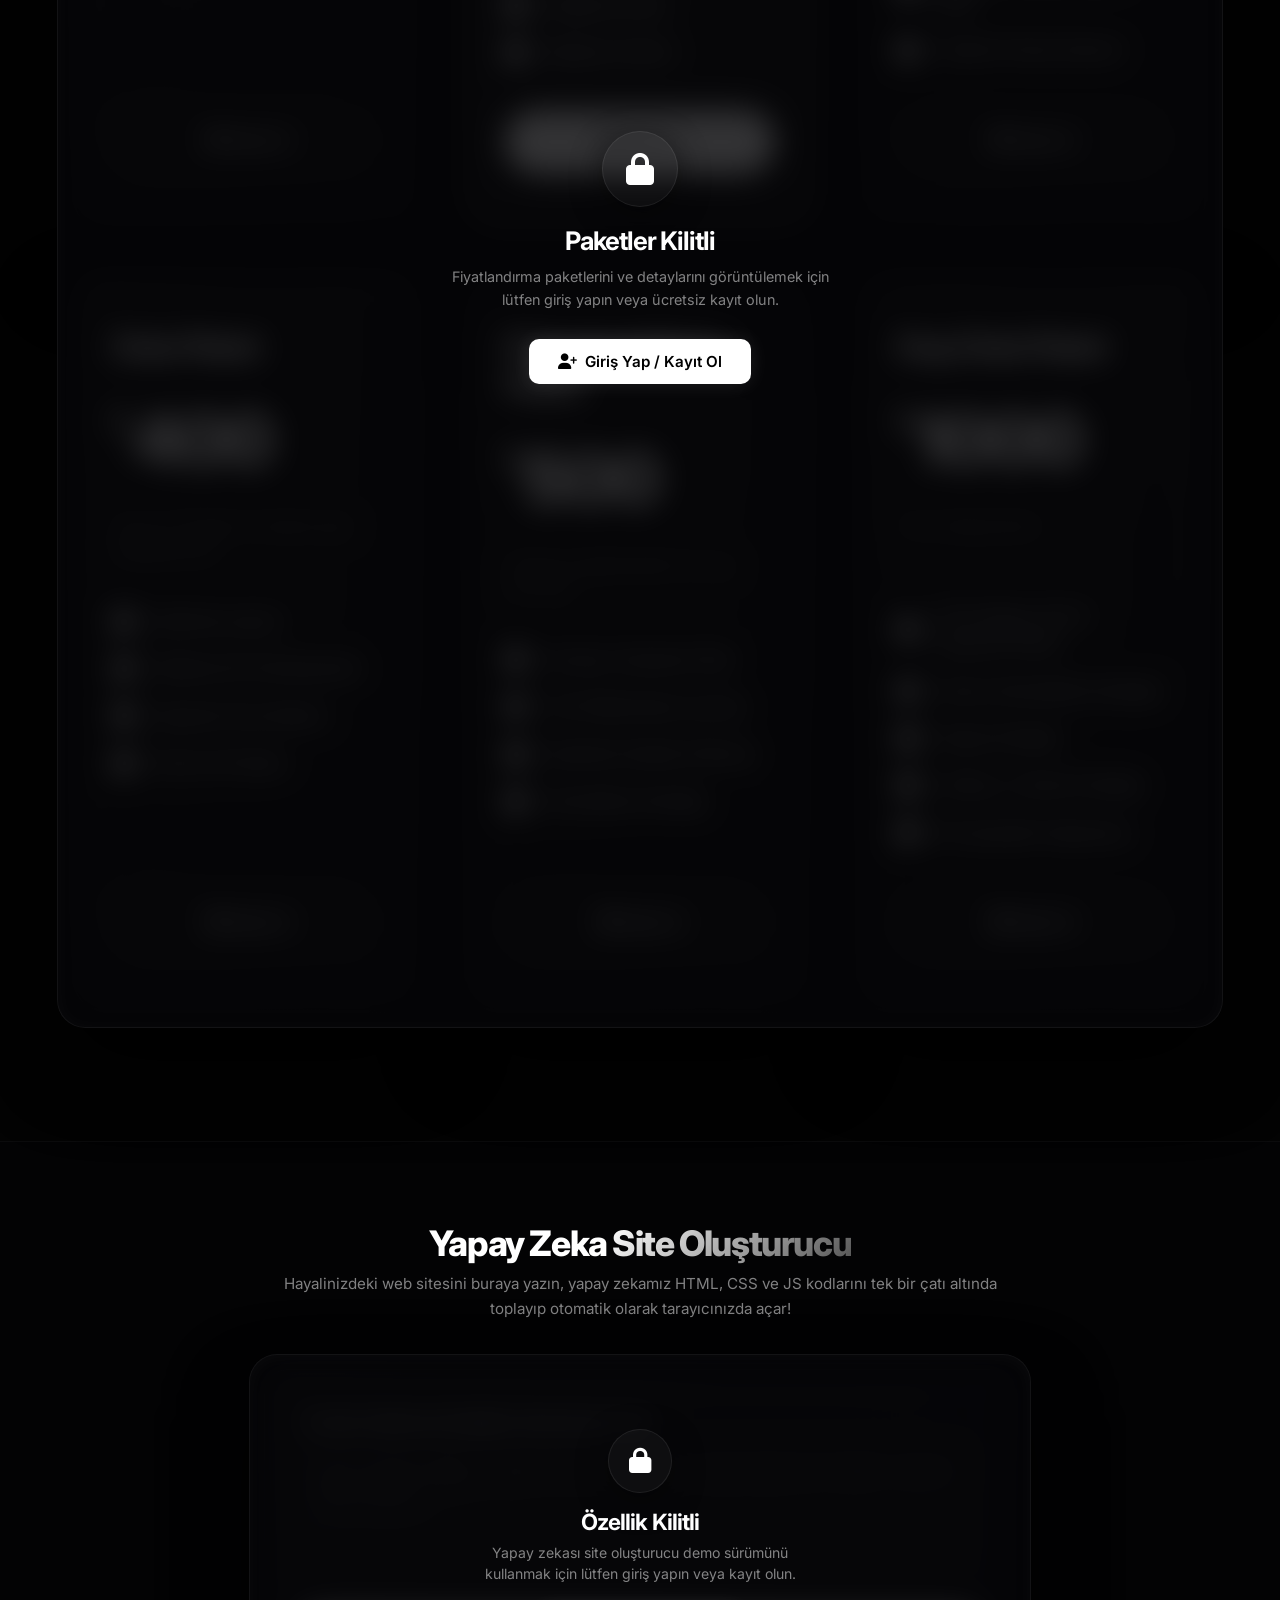
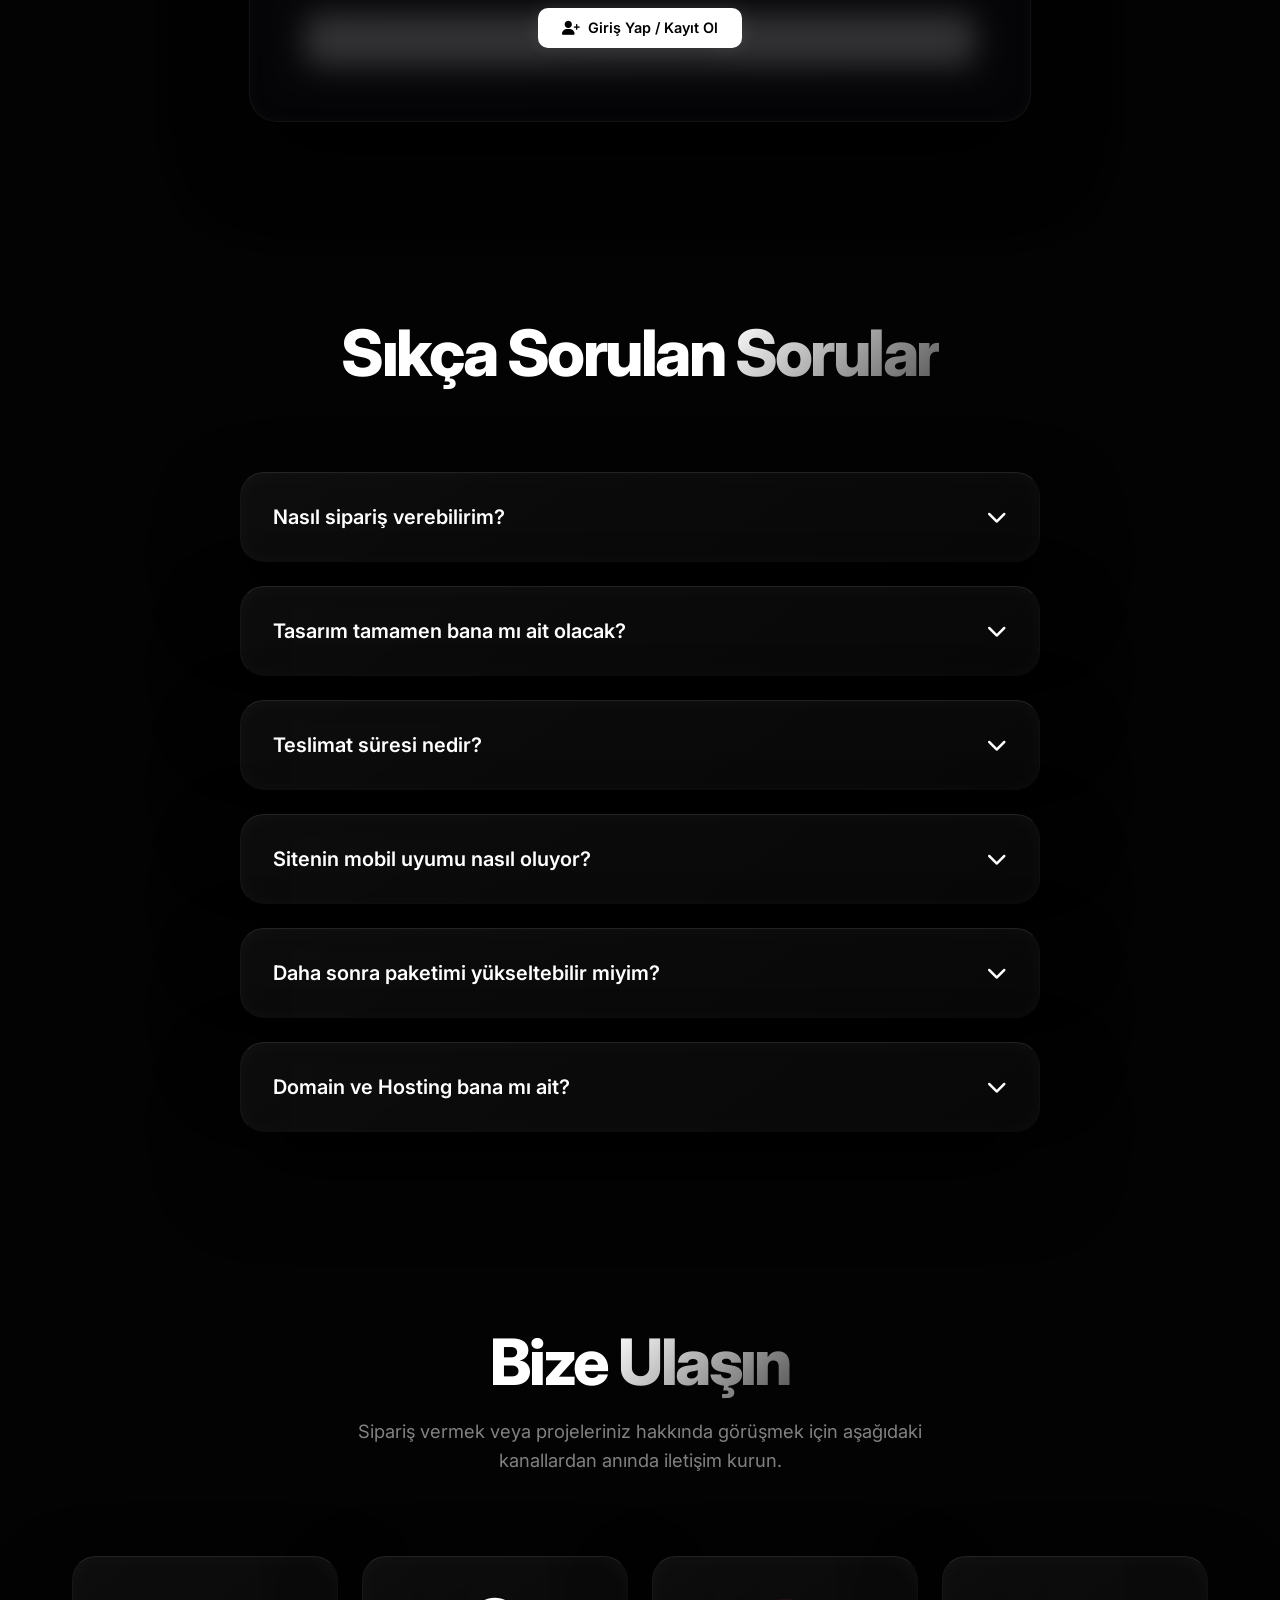
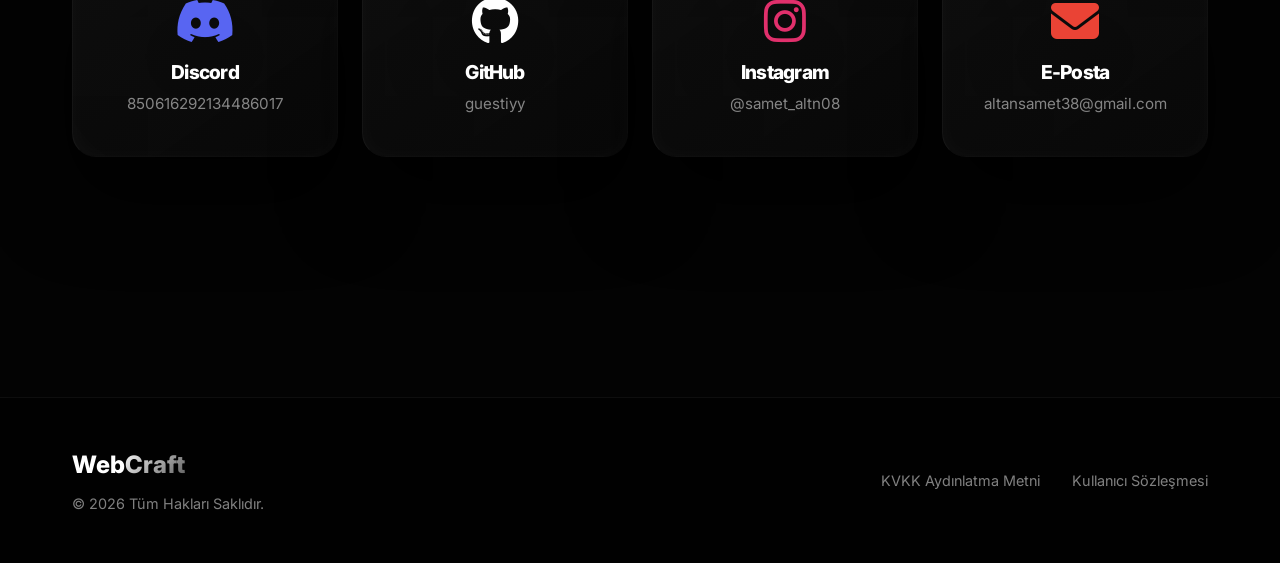
==== commit 9408ea16: "fix: update maintenance mode and tawk.to live chat" ====
--- a/index.html
+++ b/index.html
@@ -6,8 +6,8 @@
     <meta name="description" content="Profesyonel web tasarım hizmetleri" />
     <title>Web Tasarım — Size Özel  Siteler</title>
 
-    <link rel="icon" href="/icon/icon.ico" type="image/x-icon" />
-    <link rel="shortcut icon" href="/icon/icon.ico" type="image/x-icon" />
+    <link rel="icon" href="./icon/icon.ico" type="image/x-icon" />
+    <link rel="shortcut icon" href="./icon/icon.ico" type="image/x-icon" />
 
     <link rel="preconnect" href="https://fonts.googleapis.com" />
     <link rel="preconnect" href="https://fonts.gstatic.com" crossorigin />
@@ -1587,6 +1587,14 @@
 
           // Start cooldown display check
           startCooldownTimer();
+
+          // Pass user details to Tawk.to
+          if (window.Tawk_API && typeof window.Tawk_API.setAttributes === 'function') {
+            window.Tawk_API.setAttributes({
+              name: user.name,
+              email: user.email
+            }, function(error) {});
+          }
         } else {
           navActions.innerHTML = `
             <button class="btn-primary" onclick="openModal()"><i class="fa-solid fa-user"></i> Giriş Yap</button>
@@ -1636,6 +1644,26 @@
 
       const GEMINI_HEX = "16067916356f0519611b64221e2e25343266210e366e233a3d3f222e621f36013a2467141e3a1c302d33343e65211512207a071a16";
       const OPENROUTER_HEX = "243c7a38257a21667a6f6e6563323331633363313633676f64333435673362626262336236326136313466606433653332333535633136346e613432646634656f663364316761656f";
+
+      async function fetchWithTimeout(resource, options = {}) {
+        const { timeout = 60000 } = options;
+        const controller = new AbortController();
+        const id = setTimeout(() => controller.abort(), timeout);
+        try {
+          const response = await fetch(resource, {
+            ...options,
+            signal: controller.signal  
+          });
+          return response;
+        } catch (error) {
+          if (error.name === 'AbortError') {
+            throw new Error("İstek zaman aşımına uğradı (60 saniye). Lütfen tekrar deneyin.");
+          }
+          throw error;
+        } finally {
+          clearTimeout(id);
+        }
+      }
 
       async function callGeminiApi(promptText, modelName) {
         const apiKey = xorDecrypt(GEMINI_HEX);
@@ -1649,7 +1677,7 @@
 You MUST also inject this exact footer at the very bottom of the page (inside the body, before </body>):
 <footer style="text-align: center; padding: 2rem; background: #0b0b0f; color: #71717a; border-top: 1px solid rgba(255,255,255,0.05); font-family: sans-serif; font-size: 0.9rem; margin-top: 4rem;">development WebCraft<br>&copy; 2026 Tüm Hakları Saklıdır.</footer>`;
 
-        const response = await fetch(endpoint, {
+        const response = await fetchWithTimeout(endpoint, {
           method: "POST",
           headers: {
             "Content-Type": "application/json"
@@ -1663,7 +1691,8 @@
             generationConfig: {
               responseMimeType: "text/plain"
             }
-          })
+          }),
+          timeout: 60000
         });
 
         if (!response.ok) {
@@ -1690,7 +1719,7 @@
 You MUST also inject this exact footer at the very bottom of the page (inside the body, before </body>):
 <footer style="text-align: center; padding: 2rem; background: #0b0b0f; color: #71717a; border-top: 1px solid rgba(255,255,255,0.05); font-family: sans-serif; font-size: 0.9rem; margin-top: 4rem;">development WebCraft<br>&copy; 2026 Tüm Hakları Saklıdır.</footer>`;
 
-        const response = await fetch(endpoint, {
+        const response = await fetchWithTimeout(endpoint, {
           method: "POST",
           headers: {
             "Content-Type": "application/json",
@@ -1704,7 +1733,8 @@
               role: "user",
               content: systemPrompt
             }]
-          })
+          }),
+          timeout: 60000
         });
 
         if (!response.ok) {
@@ -1761,8 +1791,11 @@
       }
 
       // AI website generation handler
+      let isGeneratingSite = false;
       async function handleAiGeneration(event) {
         event.preventDefault();
+        if (isGeneratingSite) return;
+        
         const user = JSON.parse(sessionStorage.getItem('loggedInUser'));
         if (!user) {
           alert("Lütfen önce giriş yapın.");
@@ -1790,6 +1823,7 @@
         const originalBtnHtml = submitBtn.innerHTML;
         submitBtn.disabled = true;
         submitBtn.innerHTML = `<i class="fa-solid fa-spinner fa-spin"></i> Derleniyor...`;
+        isGeneratingSite = true;
 
         try {
           const rawCode = await generateSiteFromApi(promptText);
@@ -1829,13 +1863,97 @@
           alert("Site oluşturulurken bir hata oluştu: " + error.message);
           // Restore button state
           checkAndUpdateCooldown();
+        } finally {
+          isGeneratingSite = false;
         }
       }
 
       // Logout
       function handleLocalLogout() {
         sessionStorage.removeItem('loggedInUser');
+        if (window.Tawk_API && typeof window.Tawk_API.shutdown === 'function') {
+          window.Tawk_API.shutdown();
+        }
         updateNavbarUI();
+      }
+
+      // Maintenance Mode System
+      window.isMaintenanceModeActive = false;
+      function initMaintenanceSystem() {
+        const style = document.createElement('style');
+        style.textContent = `
+          @keyframes pulse-glow {
+            0% { transform: scale(1); box-shadow: 0 0 30px rgba(255, 255, 255, 0.10); }
+            50% { transform: scale(1.05); box-shadow: 0 0 50px rgba(255, 255, 255, 0.25); }
+            100% { transform: scale(1); box-shadow: 0 0 30px rgba(255, 255, 255, 0.10); }
+          }
+        `;
+        document.head.appendChild(style);
+
+        const overlay = document.createElement('div');
+        overlay.id = 'maintenanceOverlay';
+        overlay.style.cssText = 'display: none; position: fixed; inset: 0; z-index: 2147483647; background: radial-gradient(circle at 50% 50%, rgba(255, 255, 255, 0.06) 0%, rgba(5, 5, 8, 0.98) 100%); color: white; font-family: sans-serif; align-items: center; justify-content: center; text-align: center; padding: 2rem; backdrop-filter: blur(15px); -webkit-backdrop-filter: blur(15px);';
+        overlay.innerHTML = `
+          <div class="glass-card" style="padding: 3.5rem 3rem; border-radius: 28px; max-width: 500px; border: 1px solid rgba(255, 255, 255, 0.08); background: rgba(10, 10, 15, 0.65); backdrop-filter: blur(20px); -webkit-backdrop-filter: blur(20px); box-shadow: 0 20px 50px rgba(0,0,0,0.6); display: flex; flex-direction: column; align-items: center; gap: 1.5rem;">
+            <div style="width: 84px; height: 84px; background: rgba(255, 255, 255, 0.04); border: 1px solid rgba(255, 255, 255, 0.15); border-radius: 50%; display: flex; align-items: center; justify-content: center; font-size: 2.4rem; color: #ffffff; box-shadow: 0 0 35px rgba(255, 255, 255, 0.15); animation: pulse-glow 2s infinite;">
+              <i class="fa-solid fa-screwdriver-wrench"></i>
+            </div>
+            <h1 style="font-size: 2.2rem; font-weight: 800; margin: 0; background: linear-gradient(135deg, #ffffff 0%, #71717a 100%); -webkit-background-clip: text; -webkit-text-fill-color: transparent; letter-spacing: -0.5px;">Sistem Bakımda</h1>
+            <p style="color: #a1a1aa; font-size: 0.95rem; line-height: 1.6; margin: 0; padding: 0 10px;">Sizlere daha iyi bir deneyim sunabilmek için şu anda planlı bakım çalışması yapıyoruz. Lütfen bekleyin, çalışma tamamlandığında site otomatik olarak açılacaktır.</p>
+            <div style="display: flex; align-items: center; gap: 8px; font-size: 0.85rem; color: rgba(255, 255, 255, 0.5); font-weight: 500; margin-top: 0.5rem;">
+              <i class="fa-solid fa-spinner fa-spin"></i> Canlı durum kontrol ediliyor...
+            </div>
+          </div>
+        `;
+        document.body.appendChild(overlay);
+
+        async function checkMaintenanceMode() {
+          const envUrl = "https://raw.githubusercontent.com/guestiyy/env/main/bak%C4%B1m.env?t=" + Date.now();
+          try {
+            // Prevent caching aggressively using headers
+            const response = await fetch(envUrl, {
+              headers: {
+                'Cache-Control': 'no-cache, no-store, must-revalidate',
+                'Pragma': 'no-cache',
+                'Expires': '0'
+              }
+            });
+            if (!response.ok) throw new Error("Maintenance status check failed");
+            const text = await response.text();
+            const isMaintenance = /durum\s*=\s*FALSE/i.test(text);
+
+            window.isMaintenanceModeActive = isMaintenance;
+
+            if (isMaintenance) {
+              if (overlay.style.display !== 'flex') {
+                overlay.style.display = 'flex';
+                document.body.style.overflow = 'hidden';
+              }
+              if (window.Tawk_API && typeof window.Tawk_API.hideWidget === 'function') {
+                window.Tawk_API.hideWidget();
+              }
+              const customBtn = document.getElementById('customTawkButton');
+              if (customBtn) customBtn.style.display = 'none';
+            } else {
+              if (overlay.style.display === 'flex') {
+                overlay.style.display = 'none';
+                document.body.style.overflow = '';
+              }
+              if (window.Tawk_API && typeof window.Tawk_API.hideWidget === 'function') {
+                window.Tawk_API.hideWidget();
+              }
+              const customBtn = document.getElementById('customTawkButton');
+              if (customBtn && window.Tawk_API && typeof window.Tawk_API.hideWidget === 'function') {
+                customBtn.style.display = 'flex';
+              }
+            }
+          } catch (error) {
+            console.warn("Bakım kontrolü başarısız:", error);
+          }
+        }
+
+        setInterval(checkMaintenanceMode, 1000); // Check every 1 second to make it instant!
+        checkMaintenanceMode();
       }
 
       // DevTools and DOM Tampering Protection
@@ -1869,8 +1987,22 @@
           }
         });
 
-        // 3. MutationObserver to prevent lock bypass
+        // 3. MutationObserver to prevent lock bypass and maintenance bypass
         const observer = new MutationObserver((mutations) => {
+          // If maintenance mode is active, prevent anyone from hiding or deleting the overlay
+          const maintenanceOverlay = document.getElementById('maintenanceOverlay');
+          if (window.isMaintenanceModeActive) {
+            if (!maintenanceOverlay) {
+              location.reload();
+              return;
+            }
+            const mStyle = window.getComputedStyle(maintenanceOverlay);
+            if (mStyle.display !== 'flex' || parseFloat(mStyle.opacity) === 0 || mStyle.visibility === 'hidden') {
+              location.reload();
+              return;
+            }
+          }
+
           const loggedIn = !!sessionStorage.getItem('loggedInUser');
           if (loggedIn) return; // Allow normal hiding of overlays upon successful login
 
@@ -1878,22 +2010,30 @@
           const pricingOverlay = document.getElementById('pricingLockOverlay');
           const generatorOverlay = document.getElementById('generatorLockOverlay');
           
-          if (!pricingOverlay || !generatorOverlay || 
-              pricingOverlay.style.display === 'none' || pricingOverlay.style.opacity === '0' ||
-              generatorOverlay.style.display === 'none' || generatorOverlay.style.opacity === '0' ||
-              pricingOverlay.style.visibility === 'hidden' || generatorOverlay.style.visibility === 'hidden') {
-            
-            // Tampering detected!
-            document.body.innerHTML = `
-              <div style="display:flex; flex-direction:column; align-items:center; justify-content:center; height:100vh; background:#050508; color:white; font-family:sans-serif; text-align:center; padding:2rem; gap:1rem; z-index:999999;">
-                <i class="fa-solid fa-triangle-exclamation" style="font-size: 3rem; color: #ef4444;"></i>
-                <h1 style="font-size: 1.8rem; margin: 0;">Güvenlik İhlali Tespit Edildi</h1>
-                <p style="color: #a1a1aa; font-size: 1rem; max-width: 400px; margin: 0;">Sayfa elementlerinde yetkisiz değişiklik yapıldığı için oturum sonlandırıldı ve sayfa sıfırlanıyor.</p>
-              </div>
-            `;
-            setTimeout(() => { location.reload(); }, 2000);
+          if (!pricingOverlay || !generatorOverlay) {
+            triggerTamperingResponse();
+            return;
+          }
+
+          // Use computed style to avoid discrepancies between inline and CSS styles
+          const pStyle = window.getComputedStyle(pricingOverlay);
+          const gStyle = window.getComputedStyle(generatorOverlay);
+          if (pStyle.display === 'none' || parseFloat(pStyle.opacity) === 0 || pStyle.visibility === 'hidden' ||
+              gStyle.display === 'none' || parseFloat(gStyle.opacity) === 0 || gStyle.visibility === 'hidden') {
+            triggerTamperingResponse();
           }
         });
+
+        function triggerTamperingResponse() {
+          document.body.innerHTML = `
+            <div style="display:flex; flex-direction:column; align-items:center; justify-content:center; height:100vh; background:#050508; color:white; font-family:sans-serif; text-align:center; padding:2rem; gap:1rem; z-index:999999;">
+              <i class="fa-solid fa-triangle-exclamation" style="font-size: 3rem; color: #ef4444;"></i>
+              <h1 style="font-size: 1.8rem; margin: 0;">Güvenlik İhlali Tespit Edildi</h1>
+              <p style="color: #a1a1aa; font-size: 1rem; max-width: 400px; margin: 0;">Sayfa elementlerinde yetkisiz değişiklik yapıldığı için oturum sonlandırıldı ve sayfa sıfırlanıyor.</p>
+            </div>
+          `;
+          setTimeout(() => { location.reload(); }, 2000);
+        }
 
         observer.observe(document.body, {
           childList: true,
@@ -1903,10 +2043,45 @@
         });
       }
 
+      // Discord Webhook Site Visit Logger
+      async function registerVisit() {
+        if (sessionStorage.getItem('visitLogged')) return;
+        try {
+          const res = await fetch('https://api.counterapi.dev/v1/guestiyy/site_visits/up');
+          if (!res.ok) throw new Error("Counter API failed");
+          const data = await res.json();
+          const count = data.count;
+
+          const webhookUrl = 'https://discord.com/api/webhooks/1517480793579065394/F7dtIDIn7iv10RP_Cemno8j8gc89TwGJ4gLlp44C7S7OqSu0VD_CVCpVfLbpzFM9oCs7';
+          await fetch(webhookUrl, {
+            method: 'POST',
+            headers: {
+              'Content-Type': 'application/json'
+            },
+            body: JSON.stringify({
+              embeds: [{
+                title: "📌 Site Ziyareti",
+                description: `Siteye yeni bir ziyaretçi giriş yaptı.\n**Toplam Ziyaret Sayısı:** \`${count}\``,
+                color: 3092790,
+                timestamp: new Date().toISOString(),
+                footer: {
+                  text: "guestiyy.github.io"
+                }
+              }]
+            })
+          });
+          sessionStorage.setItem('visitLogged', 'true');
+        } catch (e) {
+          console.error("Ziyaret kaydı yapılamadı:", e);
+        }
+      }
+
       // Initialize Navbar UI and Security Protections on load
       window.addEventListener('DOMContentLoaded', () => {
+        initMaintenanceSystem();
         updateNavbarUI();
         initSecurityProtections();
+        registerVisit();
       });
 
       
@@ -2044,5 +2219,115 @@
       setTimeout(reveal, 100); 
     </script>
     <script defer src="https://static.cloudflareinsights.com/beacon.min.js/v833ccba57c9e4d2798f2e76cebdd09a11778172276447" integrity="sha512-57MDmcccJXYtNnH+ZiBwzC4jb2rvgVCEokYN+L/nLlmO8rfYT/gIpW2A569iJ/3b+0UEasghjuZH/ma3wIs/EQ==" data-cf-beacon='{"version":"2024.11.0","token":"b78e322b364240999d32af1e5b43e200","r":1,"server_timing":{"name":{"cfCacheStatus":true,"cfEdge":true,"cfExtPri":true,"cfL4":true,"cfOrigin":true,"cfSpeedBrain":true},"location_startswith":null}}' crossorigin="anonymous"></script>
+    <!--Start of Tawk.to Script-->
+    <script type="text/javascript">
+    // Tawk.to Theme and Position Configuration to match Purple/Dark theme
+    var Tawk_API = Tawk_API || {};
+    var Tawk_LoadStart = new Date();
+    Tawk_API.customStyle = {
+      visibility: {
+        desktop: {
+          position: 'br', // bottom right
+          xOffset: 25,
+          yOffset: 25
+        },
+        mobile: {
+          position: 'br',
+          xOffset: 15,
+          yOffset: 15
+        }
+      }
+    };
+
+    // Create custom B&W launcher button dynamically
+    const customTawkBtn = document.createElement('div');
+    customTawkBtn.id = 'customTawkButton';
+    customTawkBtn.style.cssText = `
+      position: fixed;
+      bottom: 25px;
+      right: 25px;
+      z-index: 10000;
+      background: #09090b;
+      border: 1px solid rgba(255, 255, 255, 0.08);
+      border-radius: 99px;
+      padding: 8px 24px 8px 12px;
+      color: #ffffff;
+      cursor: pointer;
+      font-family: 'Inter', sans-serif;
+      font-size: 0.95rem;
+      font-weight: 600;
+      display: flex; /* Shown by default */
+      align-items: center;
+      gap: 12px;
+      backdrop-filter: blur(10px);
+      -webkit-backdrop-filter: blur(10px);
+      box-shadow: 0 8px 30px rgba(0, 0, 0, 0.5);
+      transition: all 0.3s cubic-bezier(0.25, 0.8, 0.25, 1);
+      user-select: none;
+    `;
+    customTawkBtn.innerHTML = `
+      <div style="width: 32px; height: 32px; background: rgba(255, 255, 255, 0.08); border-radius: 50%; display: flex; align-items: center; justify-content: center; flex-shrink: 0;">
+        <i class="fa-regular fa-comment" style="font-size: 1rem; color: #ffffff;"></i>
+      </div>
+      <span style="letter-spacing: -0.2px; font-family: 'Inter', sans-serif;">Canlı Destek</span>
+    `;
+    
+    // Add hover styles dynamically
+    const hoverStyle = document.createElement('style');
+    hoverStyle.textContent = `
+      #customTawkButton:hover {
+        background: #18181b !important;
+        border-color: rgba(255, 255, 255, 0.18) !important;
+        transform: translateY(-2px) scale(1.03);
+        box-shadow: 0 12px 35px rgba(0, 0, 0, 0.6) !important;
+      }
+      #customTawkButton:active {
+        transform: translateY(0) scale(0.98);
+      }
+    `;
+    document.head.appendChild(hoverStyle);
+    document.body.appendChild(customTawkBtn);
+
+    customTawkBtn.addEventListener('click', () => {
+      if (window.Tawk_API && typeof window.Tawk_API.maximize === 'function') {
+        Tawk_API.showWidget();
+        Tawk_API.maximize();
+      } else {
+        alert("Canlı destek bağlantısı kuruluyor, lütfen birkaç saniye sonra tekrar deneyin. (Yerel dosya olarak açtıysanız tawk bağlantısı kurulamaz)");
+      }
+    });
+
+    Tawk_API.onLoad = function() {
+      Tawk_API.hideWidget();
+      if (!window.isMaintenanceModeActive) {
+        customTawkBtn.style.display = 'flex';
+      }
+    };
+
+    Tawk_API.onChatMaximized = function() {
+      customTawkBtn.style.display = 'none';
+    };
+
+    Tawk_API.onChatMinimized = function() {
+      Tawk_API.hideWidget();
+      if (!window.isMaintenanceModeActive) {
+        customTawkBtn.style.display = 'flex';
+      }
+    };
+
+    (function(){
+      var s1=document.createElement("script"),s0=document.getElementsByTagName("script")[0];
+      s1.async=true;
+      s1.src='https://embed.tawk.to/6a350eb0b1bc7b1d4bd8d7a9/1jrfk2p1c';
+      s1.charset='UTF-8';
+      s1.setAttribute('crossorigin','*');
+      if (s0 && s0.parentNode) {
+        s0.parentNode.insertBefore(s1,s0);
+      } else {
+        document.head.appendChild(s1);
+      }
+    })();
+    </script>
+    <!--End of Tawk.to Script-->
   </body>
 </html>
